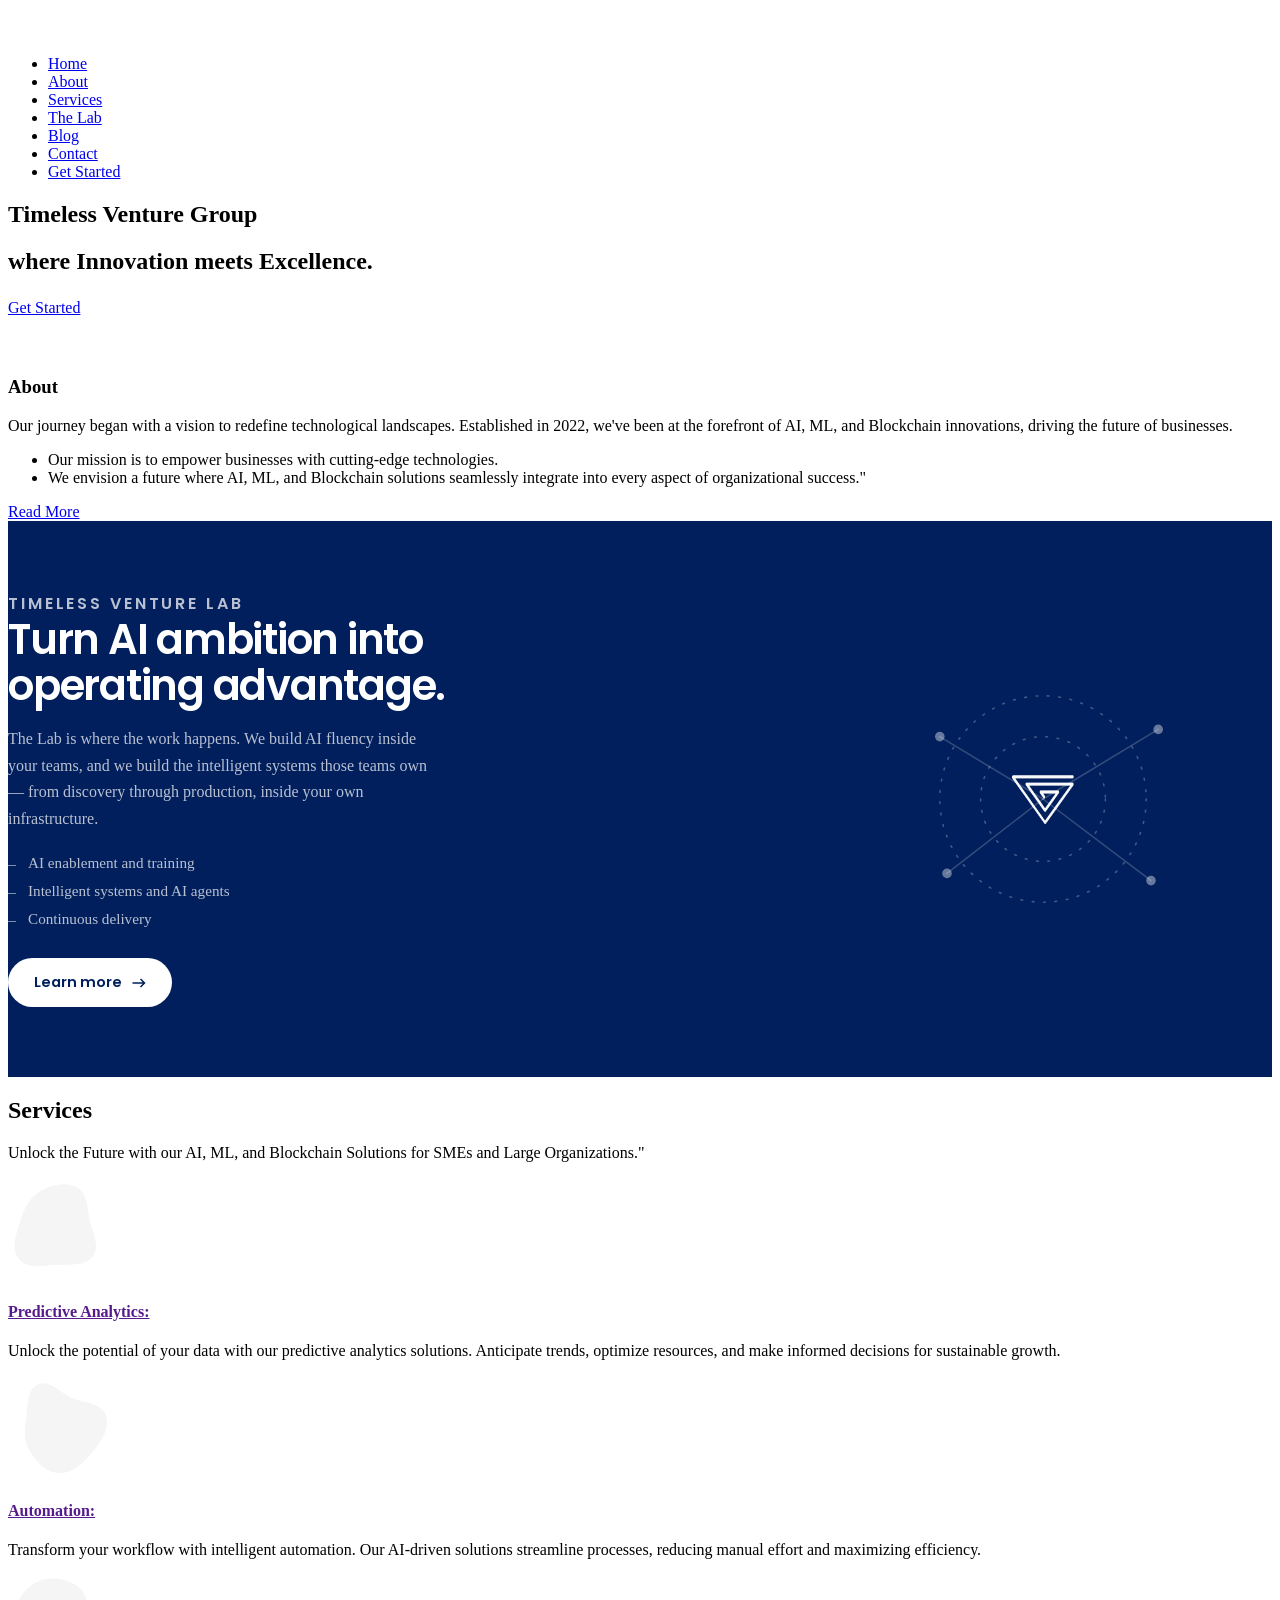
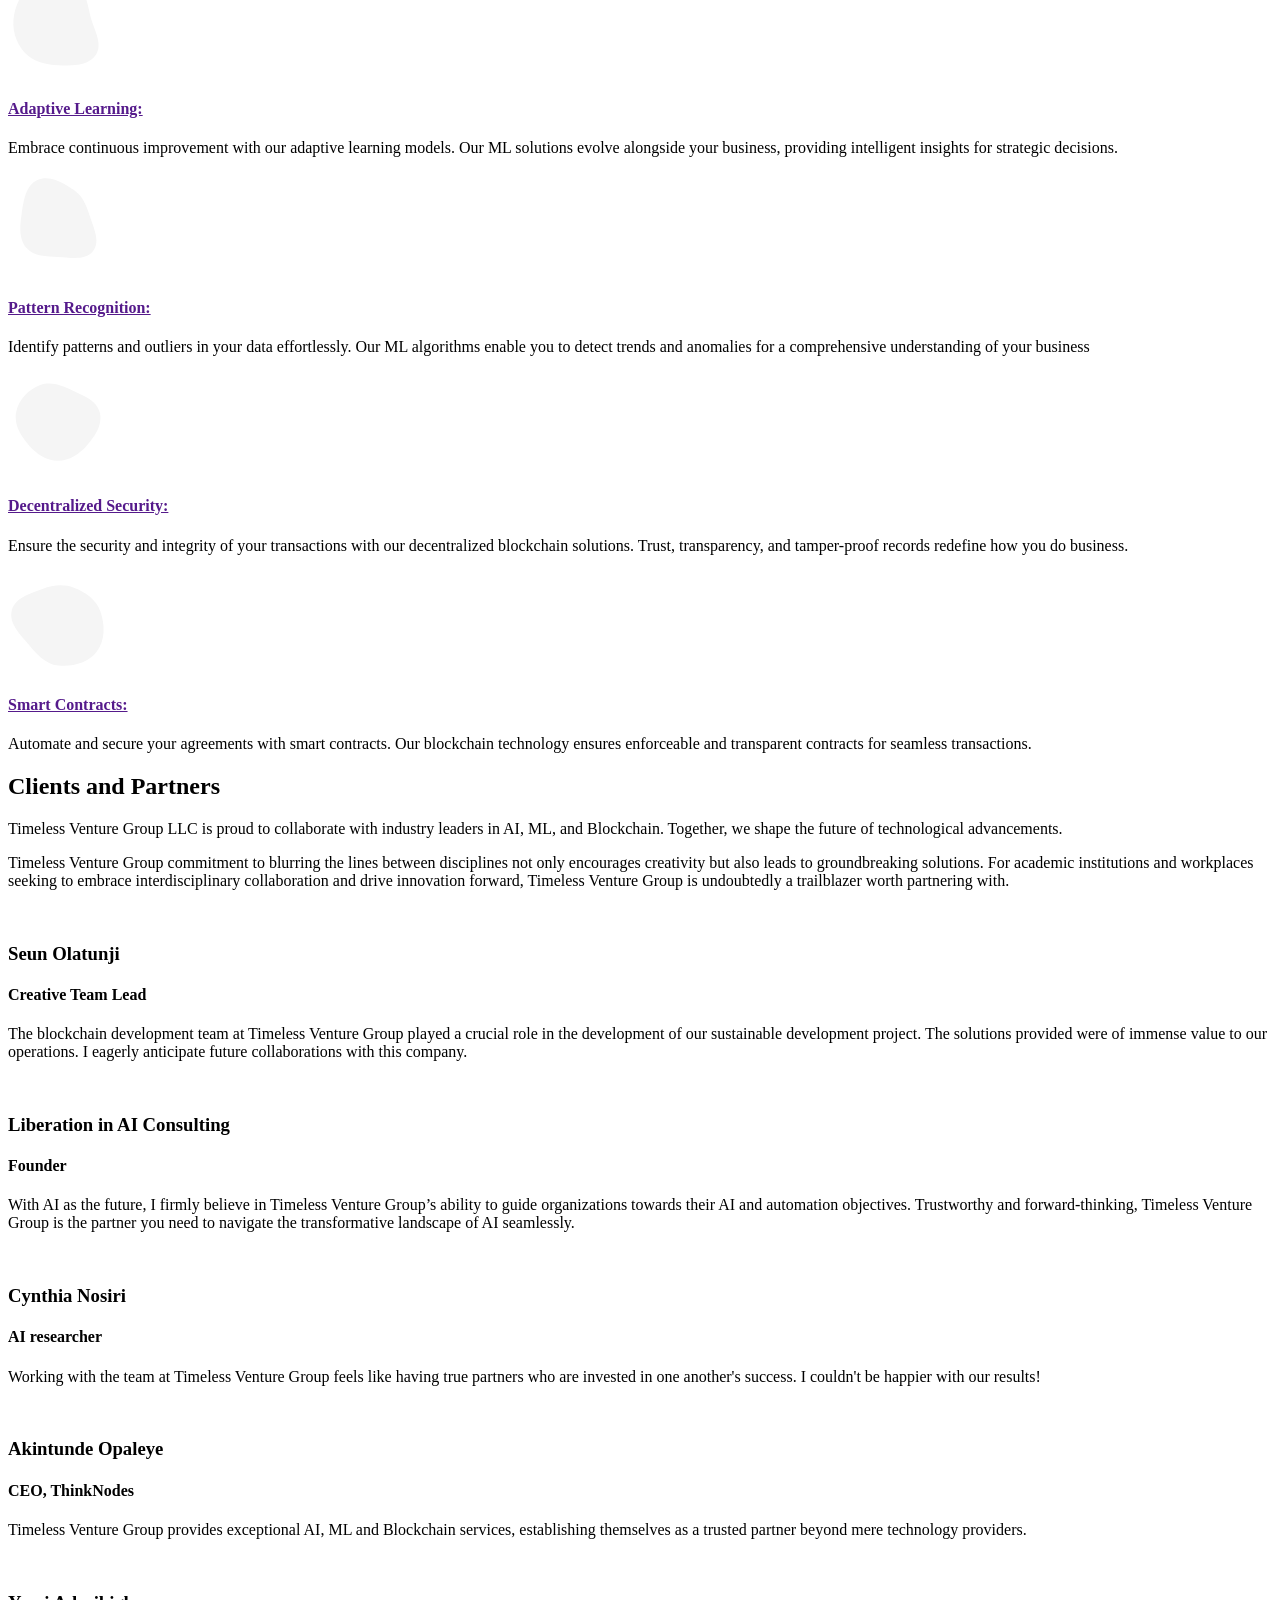
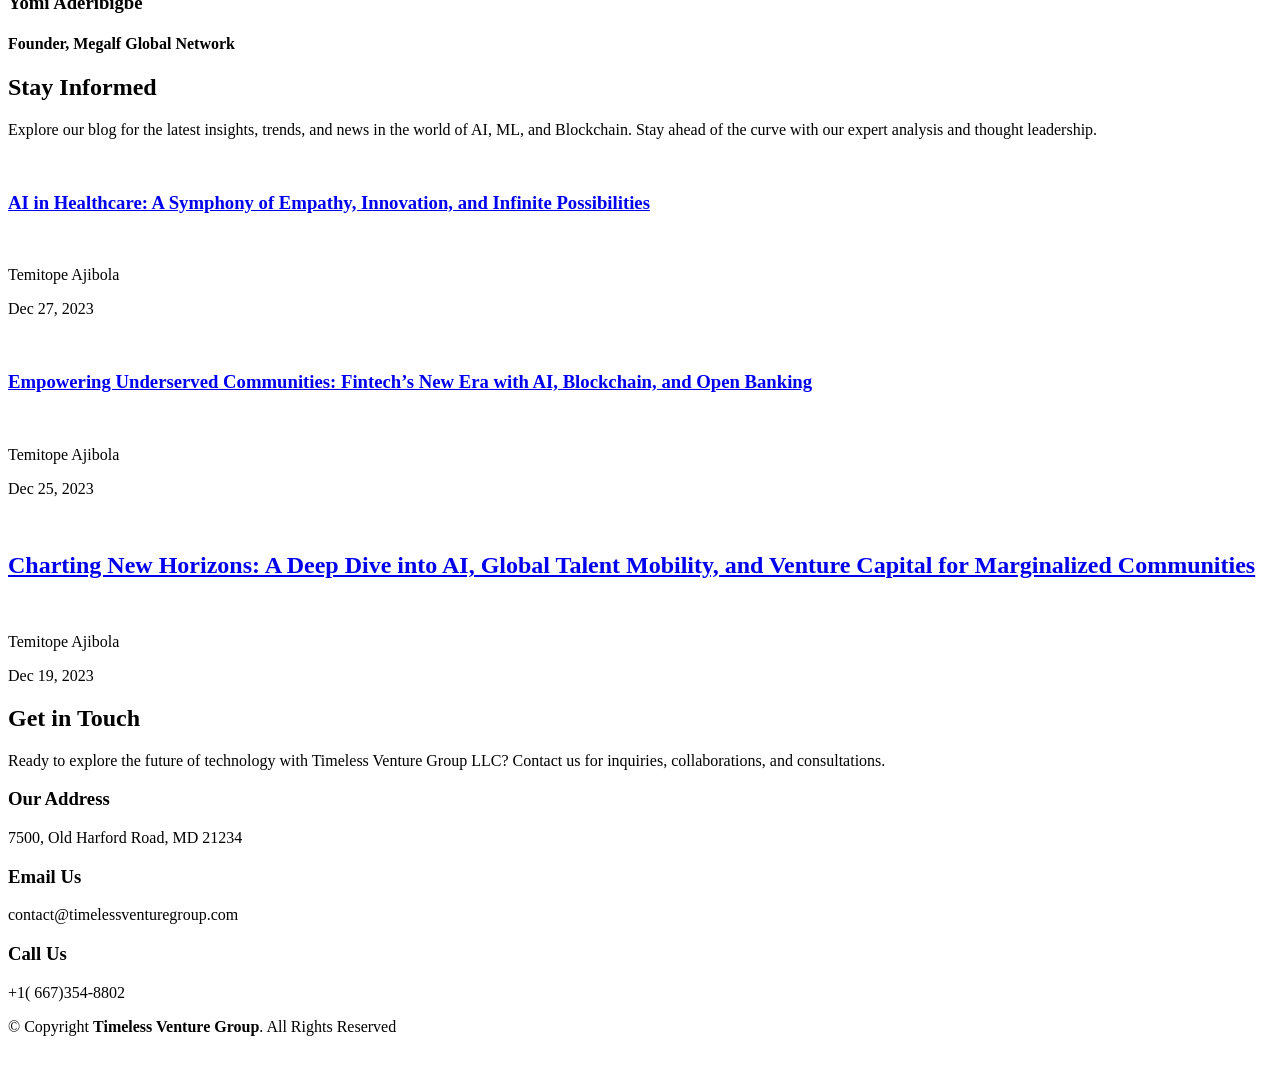
==== index.html @ 8d6e350e "update" ====
<!DOCTYPE html>
<html lang="en">

<head>
  <meta charset="utf-8">
  <meta content="width=device-width, initial-scale=1.0" name="viewport">

  <title>Timeless Venture Group LLC</title>
  <meta name="description" content="Timeless Venture Group — AI, machine learning and blockchain. Home of Timeless Venture Lab.">
  <meta content="" name="description">
  <meta content="" name="keywords">

  <!-- Favicons -->
  <link href="assets/img/TGV 1.png" rel="icon">
  <link href="assets/img/TGV 1.png" rel="apple-touch-icon">

  <!-- Google Fonts -->
  <link href="https://fonts.googleapis.com/css?family=Open+Sans:300,300i,400,400i,600,600i,700,700i|Roboto:300,300i,400,400i,500,500i,600,600i,700,700i|Poppins:300,300i,400,400i,500,500i,600,600i,700,700i" rel="stylesheet">

  <!-- Vendor CSS Files -->
  <link href="assets/vendor/aos/aos.css" rel="stylesheet">
  <link href="assets/vendor/bootstrap/css/bootstrap.min.css" rel="stylesheet">
  <link href="assets/vendor/bootstrap-icons/bootstrap-icons.css" rel="stylesheet">
  <link href="assets/vendor/boxicons/css/boxicons.min.css" rel="stylesheet">
  <link href="assets/vendor/glightbox/css/glightbox.min.css" rel="stylesheet">
  <link href="assets/vendor/swiper/swiper-bundle.min.css" rel="stylesheet">

  <!-- Template Main CSS File -->
  <link href="assets/css/style.css" rel="stylesheet">

  <!-- Timeless Venture Lab band -->
  <style>
    .hero-actions{display:flex; flex-wrap:wrap; align-items:center; gap:1rem 1.5rem}
    .btn-lab-inline{font-family:"Poppins",sans-serif; font-weight:600; font-size:.95rem;
      color:#fff; text-decoration:none; border-bottom:1px solid rgba(255,255,255,.45);
      padding-bottom:2px; transition:border-color .25s}
    .btn-lab-inline:hover{color:#fff; border-color:#fff}

    .tvlab{background:#001F5C; color:#fff; padding:70px 0}
    .tvlab__grid{display:grid; grid-template-columns:1fr; gap:40px; align-items:center}
    @media (min-width:992px){.tvlab__grid{grid-template-columns:minmax(0,1.25fr) minmax(0,.75fr)}}
    .tvlab__eyebrow{font-family:"Poppins",sans-serif; font-size:.75rem; font-weight:600;
      letter-spacing:.18em; text-transform:uppercase; color:rgba(255,255,255,.55); margin:0 0 14px}
    .tvlab h2{font-family:"Poppins",sans-serif; font-weight:600; font-size:clamp(1.75rem,3.4vw,2.6rem);
      line-height:1.1; letter-spacing:-.03em; color:#fff; margin:0 0 18px; max-width:18ch}
    .tvlab p{color:rgba(255,255,255,.72); font-size:1rem; line-height:1.65; max-width:54ch; margin:0}
    .tvlab__list{list-style:none; margin:22px 0 0; padding:0; display:grid; gap:10px}
    .tvlab__list li{position:relative; padding-left:20px; color:rgba(255,255,255,.72); font-size:.95rem}
    .tvlab__list li:before{content:""; position:absolute; left:0; top:.72em; width:8px; height:1px;
      background:rgba(255,255,255,.5)}
    .tvlab__btn{display:inline-flex; align-items:center; gap:10px; margin-top:30px;
      background:#fff; color:#001F5C; text-decoration:none; font-family:"Poppins",sans-serif;
      font-weight:600; font-size:.9rem; padding:14px 26px; border-radius:100px;
      transition:background-color .25s}
    .tvlab__btn:hover{background:#D9E2F5; color:#001F5C}
    .tvlab__btn svg{transition:transform .25s}
    .tvlab__btn:hover svg{transform:translateX(4px)}
    .footer-lab{margin-top:6px}
    .footer-lab a{color:rgba(255,255,255,.7); font-size:.9rem; text-decoration:none}
    .footer-lab a:hover{color:#fff}
    .tvlab__art svg{width:100%; height:auto; max-width:360px; margin-inline:auto; display:block}
  </style>



</head>

<body>

  <!-- ======= Header ======= -->
  <header id="header" class="fixed-top ">
    <div class="container d-flex align-items-center justify-content-between">
      <h1 class="logo"><a href="index.html"></a></h1>
      
     <a href="index.html" class="logo" style="color: #fff; display: block; text-align: left;"><img src="assets/img/TGV.png" alt="" class="img-fluid"></a>

      <nav id="navbar" class="navbar">
        <ul>
          <li><a class="nav-link scrollto active" href="#hero">Home</a></li>
          <li><a class="nav-link scrollto" href="#about">About</a></li>
          <li><a class="nav-link scrollto" href="#services">Services</a></li>
          <li><a class="nav-link" href="lab.html">The Lab</a></li>
          <li><a class="nav-link scrollto" href="#recent-posts">Blog</a></li>
          <li><a class="nav-link scrollto" href="#contact">Contact</a></li>
          <li><a class="getstarted scrollto" href="#about">Get Started</a></li>
        </ul>
        <i class="bi bi-list mobile-nav-toggle"></i>
      </nav><!-- .navbar -->

    </div>
  </header><!-- End Header -->

  <!-- ======= Hero Section ======= -->
  <section id="hero" class="d-flex align-items-center">

    <div class="container-fluid" data-aos="fade-up">
      <div class="row justify-content-center">
        <div class="col-xl-5 col-lg-6 pt-3 pt-lg-0 order-2 order-lg-1 d-flex flex-column justify-content-center">
          <h1>Timeless Venture Group</h1>
          <h2>where Innovation meets Excellence.</h2>
          <div class="hero-actions"><a href="#about" class="btn-get-started scrollto">Get Started</a><a href="lab.html" class="btn-lab-inline">Enter the Lab &rarr;</a></div>
        </div>
        <div class="col-xl-4 col-lg-6 order-1 order-lg-2 hero-img" data-aos="zoom-in" data-aos-delay="150">
          <img src="assets/img/hero-img.png" class="img-fluid animated" alt="">
        </div>
      </div>
    </div>

  </section><!-- End Hero -->

  <main id="main">

    <!-- ======= About Section ======= -->
    <section id="about" class="about">
      <div class="container">

        <div class="row">
          <div class="col-lg-6 order-1 order-lg-2" data-aos="zoom-in" data-aos-delay="150">
            <img src="assets/img/about.jpg" class="img-fluid" alt="">
          </div>
          <div class="col-lg-6 pt-4 pt-lg-0 order-2 order-lg-1 content" data-aos="fade-right">
            <h3>About</h3>
            <p class="fst-italic">
             Our journey began with a vision to redefine technological landscapes. 
              Established in 2022, we've been at the forefront of AI, ML, and Blockchain innovations, driving the future of businesses.
            </p>
            <ul>
              <li><i class="bi bi-check-circle"></i>Our mission is to empower businesses with cutting-edge technologies.</li>
              <li><i class="bi bi-check-circle"></i>We envision a future where AI, ML, and Blockchain solutions seamlessly integrate into every aspect of organizational success."
</li>
            </ul>
            <a href="#" class="read-more">Read More <i class="bi bi-long-arrow-right"></i></a>
          </div>
        </div>

      </div>
    </section><!-- End About Section -->

    <!-- ======= Counts Section ======= -->

    
    <!-- End Counts Section -->


    <!-- ======= Timeless Venture Lab ======= -->
    <section id="lab" class="tvlab">
      <div class="container" data-aos="fade-up">
        <div class="tvlab__grid">
          <div class="tvlab__copy">
            <p class="tvlab__eyebrow">Timeless Venture Lab</p>
            <h2>Turn AI ambition into operating advantage.</h2>
            <p>The Lab is where the work happens. We build AI fluency inside your teams,
               and we build the intelligent systems those teams own &mdash; from discovery
               through production, inside your own infrastructure.</p>
            <ul class="tvlab__list">
              <li>AI enablement and training</li>
              <li>Intelligent systems and AI agents</li>
              <li>Continuous delivery</li>
            </ul>
            <a class="tvlab__btn" href="lab.html">Learn more
              <svg width="14" height="10" viewBox="0 0 13 10" aria-hidden="true">
                <path d="M8 1l4 4-4 4M12 5H0" stroke="currentColor" stroke-width="1.5" fill="none"/>
              </svg>
            </a>
          </div>
          <div class="tvlab__art" aria-hidden="true">
            <svg viewBox="0 0 300 220" role="presentation">
              <g fill="none" stroke="#FFFFFF" stroke-linecap="round">
                <g stroke-opacity=".26" stroke-dasharray="1.5 8" stroke-width="1.3">
                  <circle cx="150" cy="110" r="52"/>
                  <circle cx="150" cy="110" r="86"/>
                </g>
                <g stroke-opacity=".2" stroke-width="1.3">
                  <path d="M150 110 L64 58"/><path d="M150 110 L246 52"/>
                  <path d="M150 110 L70 172"/><path d="M150 110 L240 178"/>
                </g>
              </g>
              <g fill="#FFFFFF" fill-opacity=".4">
                <circle cx="64" cy="58" r="4"/><circle cx="246" cy="52" r="4"/>
                <circle cx="70" cy="172" r="4"/><circle cx="240" cy="178" r="4"/>
              </g>
              <image href="assets/img/logo-mark-white.png" x="122" y="88" width="56" height="45"/>
            </svg>
          </div>
        </div>
      </div>
    </section><!-- End Timeless Venture Lab -->

    <!-- ======= Services Section ======= -->
    <section id="services" class="services section-bg">
      <div class="container" data-aos="fade-up">

        <div class="section-title">
          <h2>Services</h2>
          <p>
            Unlock the Future with our AI, ML, and Blockchain Solutions for SMEs and Large Organizations."
          </p>
        </div>

        <div class="row gy-4">
          <div class="col-lg-4 col-md-6 d-flex align-items-stretch" data-aos="zoom-in" data-aos-delay="100">
            <div class="icon-box iconbox-blue">
              <div class="icon">
                <svg width="100" height="100" viewBox="0 0 600 600" xmlns="http://www.w3.org/2000/svg">
                  <path stroke="none" stroke-width="0" fill="#f5f5f5" d="M300,521.0016835830174C376.1290562159157,517.8887921683347,466.0731472004068,529.7835943286574,510.70327084640275,468.03025145048787C554.3714126377745,407.6079735673963,508.03601936045806,328.9844924480964,491.2728898941984,256.3432110539036C474.5976632858925,184.082847569629,479.9380746630129,96.60480741107993,416.23090153303,58.64404602377083C348.86323505073057,18.502131276798302,261.93793281208167,40.57373210992963,193.5410806939664,78.93577620505333C130.42746243093433,114.334589627462,98.30271207620316,179.96522072025542,76.75703585869454,249.04625023123273C51.97151888228291,328.5150500222984,13.704378332031375,421.85034740162234,66.52175969318436,486.19268352777647C119.04800174914682,550.1803526380478,217.28368757567262,524.383925680826,300,521.0016835830174"></path>
                </svg>
                <i class="bx bxl-dribbble"></i>
              </div>
              <h4><a href="">Predictive Analytics:</a></h4>
              <p>
                Unlock the potential of your data with our predictive analytics solutions. Anticipate trends, optimize resources, and make informed decisions for sustainable growth.
              </p>
            </div>
          </div>

          <div class="col-lg-4 col-md-6 d-flex align-items-stretch" data-aos="zoom-in" data-aos-delay="200">
            <div class="icon-box iconbox-orange ">
              <div class="icon">
                <svg width="100" height="100" viewBox="0 0 600 600" xmlns="http://www.w3.org/2000/svg">
                  <path stroke="none" stroke-width="0" fill="#f5f5f5" d="M300,582.0697525312426C382.5290701553225,586.8405444964366,449.9789794690241,525.3245884688669,502.5850820975895,461.55621195738473C556.606425686781,396.0723002908107,615.8543463187945,314.28637112970534,586.6730223649479,234.56875336149918C558.9533121215079,158.8439757836574,454.9685369536778,164.00468322053177,381.49747125262974,130.76875717737553C312.15926192815925,99.40240125094834,248.97055460311594,18.661163978235184,179.8680185752513,50.54337015887873C110.5421016452524,82.52863877960104,119.82277516462835,180.83849132639028,109.12597500060166,256.43424936330496C100.08760227029461,320.3096726198365,92.17705696193138,384.0621239912766,124.79988738764834,439.7174275375508C164.83382741302287,508.01625554203684,220.96474134820875,577.5009287672846,300,582.0697525312426"></path>
                </svg>
                <i class="bx bx-file"></i>
              </div>
              <h4><a href="">Automation:</a></h4>
              <p>
                Transform your workflow with intelligent automation. Our AI-driven solutions streamline processes, reducing manual effort and maximizing efficiency.
              </p>
            </div>
          </div>

          <div class="col-lg-4 col-md-6 d-flex align-items-stretch" data-aos="zoom-in" data-aos-delay="300">
            <div class="icon-box iconbox-pink">
              <div class="icon">
                <svg width="100" height="100" viewBox="0 0 600 600" xmlns="http://www.w3.org/2000/svg">
                  <path stroke="none" stroke-width="0" fill="#f5f5f5" d="M300,541.5067337569781C382.14930387511276,545.0595476570109,479.8736841581634,548.3450877840088,526.4010558755058,480.5488172755941C571.5218469581645,414.80211281144784,517.5187510058486,332.0715597781072,496.52539010469104,255.14436215662573C477.37192572678356,184.95920475031193,473.57363656557914,105.61284051026155,413.0603344069578,65.22779650032875C343.27470386102294,18.654635553484475,251.2091493199835,5.337323636656869,175.0934190732945,40.62881213300186C97.87086631185822,76.43348514350839,51.98124368387456,156.15599469081315,36.44837278890362,239.84606092416172C21.716077023791087,319.22268207091537,43.775223500013084,401.1760424656574,96.891909868211,461.97329694683043C147.22146801428983,519.5804099606455,223.5754009179313,538.201503339737,300,541.5067337569781"></path>
                </svg>
                <i class="bx bx-tachometer"></i>
              </div>
              <h4><a href="">Adaptive Learning:</a></h4>
              <p>
                Embrace continuous improvement with our adaptive learning models. Our ML solutions evolve alongside your business, providing intelligent insights for strategic decisions.
              </p>
            </div>
          </div>

          <div class="col-lg-4 col-md-6 d-flex align-items-stretch" data-aos="zoom-in" data-aos-delay="100">
            <div class="icon-box iconbox-yellow">
              <div class="icon">
                <svg width="100" height="100" viewBox="0 0 600 600" xmlns="http://www.w3.org/2000/svg">
                  <path stroke="none" stroke-width="0" fill="#f5f5f5" d="M300,503.46388370962813C374.79870501325706,506.71871716319447,464.8034551963731,527.1746412648533,510.4981551193396,467.86667711651364C555.9287308511215,408.9015244558933,512.6030010748507,327.5744911775523,490.211057578863,256.5855673507754C471.097692560561,195.9906835881958,447.69079081568157,138.11976852964426,395.19560036434837,102.3242989838813C329.3053358748298,57.3949838291264,248.02791733380457,8.279543830951368,175.87071277845988,42.242879143198664C103.41431057327972,76.34704239035025,93.79494320519305,170.9812938413882,81.28167332365135,250.07896920659033C70.17666984294237,320.27484674793965,64.84698225790005,396.69656628748305,111.28512138212992,450.4950937839243C156.20124167950087,502.5303643271138,231.32542653798444,500.4755392045468,300,503.46388370962813"></path>
                </svg>
                <i class="bx bx-layer"></i>
              </div>
              <h4><a href="">Pattern Recognition:</a></h4>
              <p>
                Identify patterns and outliers in your data effortlessly. Our ML algorithms enable you to detect trends and anomalies for a comprehensive understanding of your business
              </p>
            </div>
          </div>

          <div class="col-lg-4 col-md-6 d-flex align-items-stretch" data-aos="zoom-in" data-aos-delay="200">
            <div class="icon-box iconbox-red">
              <div class="icon">
                <svg width="100" height="100" viewBox="0 0 600 600" xmlns="http://www.w3.org/2000/svg">
                  <path stroke="none" stroke-width="0" fill="#f5f5f5" d="M300,532.3542879108572C369.38199826031484,532.3153073249985,429.10787420159085,491.63046689027357,474.5244479745417,439.17860296908856C522.8885846962883,383.3225815378663,569.1668002868075,314.3205725914397,550.7432151929288,242.7694973846089C532.6665558377875,172.5657663291529,456.2379748765914,142.6223662098291,390.3689995646985,112.34683881706744C326.66090330228417,83.06452184765237,258.84405631176094,53.51806209861945,193.32584062364296,78.48882559362697C121.61183558270385,105.82097193414197,62.805066853699245,167.19869350419734,48.57481801355237,242.6138429142374C34.843463184063346,315.3850353017275,76.69343916112496,383.4422959591041,125.22947124332185,439.3748458443577C170.7312796277747,491.8107796887764,230.57421082200815,532.3932930995766,300,532.3542879108572"></path>
                </svg>
                <i class="bx bx-slideshow"></i>
              </div>
              <h4><a href="">Decentralized Security:</a></h4>
              <p>
                Ensure the security and integrity of your transactions with our decentralized blockchain solutions. Trust, transparency, and tamper-proof records redefine how you do business.
              </p>
            </div>
          </div>

          <div class="col-lg-4 col-md-6 d-flex align-items-stretch" data-aos="zoom-in" data-aos-delay="300">
            <div class="icon-box iconbox-teal">
              <div class="icon">
                <svg width="100" height="100" viewBox="0 0 600 600" xmlns="http://www.w3.org/2000/svg">
                  <path stroke="none" stroke-width="0" fill="#f5f5f5" d="M300,566.797414625762C385.7384707136149,576.1784315230908,478.7894351017131,552.8928747891023,531.9192734346935,484.94944893311C584.6109503024035,417.5663521118492,582.489472248146,322.67544863468447,553.9536738515405,242.03673114598146C529.1557734026468,171.96086150256528,465.24506316201064,127.66468636344209,395.9583748389544,100.7403814666027C334.2173773831606,76.7482773500951,269.4350130405921,84.62216499799875,207.1952322260088,107.2889140133804C132.92018162631612,134.33871894543012,41.79353780512637,160.00259165414826,22.644507872594943,236.69541883565114C3.319112789854554,314.0945973066697,72.72355303640163,379.243833228382,124.04198916343866,440.3218312028393C172.9286146004772,498.5055451809895,224.45579914871206,558.5317968840102,300,566.797414625762"></path>
                </svg>
                <i class="bx bx-arch"></i>
              </div>
              <h4><a href="">Smart Contracts:</a></h4>
              <p>
                Automate and secure your agreements with smart contracts. Our blockchain technology ensures enforceable and transparent contracts for seamless transactions.
              </p>
            </div>
          </div>

        </div>

      </div>
    </section><!-- End Services Section -->

       <!-- Clients Section - Home Page -->
 
    <!-- End Clients Section -->

     <!-- ======= Testimonials Section ======= -->
    <section id="testimonials" class="testimonials section-bg">
      <div class="container" data-aos="fade-up">

        <div class="section-title">
          <h2>Clients and Partners</h2>
          <p>
            Timeless Venture Group LLC is proud to collaborate with industry leaders in AI, ML, and Blockchain. Together, we shape the future of technological advancements.
          </p>
        </div>

        <div class="testimonials-slider swiper" data-aos="fade-up" data-aos-delay="100">
          <div class="swiper-wrapper">

            <div class="swiper-slide">
              <div class="testimonial-item">
                <p>
                  <i class="bx bxs-quote-alt-left quote-icon-left"></i>
             Timeless Venture Group commitment to blurring the lines between disciplines not only encourages creativity but also leads to groundbreaking solutions. For academic institutions and workplaces seeking to embrace interdisciplinary collaboration and drive innovation forward, Timeless Venture Group is undoubtedly a trailblazer worth partnering with.
                  <i class="bx bxs-quote-alt-right quote-icon-right"></i>
                </p>
                <img src="assets/img/seun.jpeg" class="testimonial-img" alt="">
                <h3>Seun Olatunji</h3>
                <h4>Creative Team Lead</h4>
              </div>
            </div><!-- End testimonial item -->

            <div class="swiper-slide">
              <div class="testimonial-item">
                <p>
                  <i class="bx bxs-quote-alt-left quote-icon-left"></i>
            The blockchain development team at Timeless Venture Group played a crucial role in the development of our sustainable development project. The solutions provided were of immense value to our operations. I eagerly anticipate future collaborations with this company.
                  <i class="bx bxs-quote-alt-right quote-icon-right"></i>
                </p>
                <img src="assets/img/tm5.jpeg" class="testimonial-img" alt="">
                <h3>Liberation in AI Consulting</h3>
                <h4>Founder</h4>
              </div>
            </div><!-- End testimonial item -->

            <div class="swiper-slide">
              <div class="testimonial-item">
                <p>
                  <i class="bx bxs-quote-alt-left quote-icon-left"></i>
         With AI as the future, I firmly believe in Timeless Venture Group’s ability to guide organizations towards their AI and automation objectives. Trustworthy and forward-thinking, Timeless Venture Group is the partner you need to navigate the transformative landscape of AI seamlessly.
                  <i class="bx bxs-quote-alt-right quote-icon-right"></i>
                </p>
                <img src="assets/img/tm3.jpeg" class="testimonial-img" alt="">
                <h3>Cynthia Nosiri</h3>
                <h4>AI researcher</h4>
              </div>
            </div><!-- End testimonial item -->

            <div class="swiper-slide">
              <div class="testimonial-item">
                <p>
                  <i class="bx bxs-quote-alt-left quote-icon-left"></i>
            Working with the team at Timeless Venture Group feels like having true partners who are invested in one another's success. I couldn't be happier with our results!
                  <i class="bx bxs-quote-alt-right quote-icon-right"></i>
                </p>
                <img src="assets/img/tm4.jpeg" class="testimonial-img" alt="">
                <h3>Akintunde Opaleye</h3>
                <h4>CEO, ThinkNodes</h4>
              </div>
            </div><!-- End testimonial item -->

            <div class="swiper-slide">
              <div class="testimonial-item">
                <p>
                  <i class="bx bxs-quote-alt-left quote-icon-left"></i>
         Timeless Venture Group provides exceptional AI, ML and Blockchain services, establishing themselves as a trusted partner beyond mere technology providers.
                  <i class="bx bxs-quote-alt-right quote-icon-right"></i>
                </p>
                <img src="assets/img/tm2.jpeg" class="testimonial-img" alt="">
                <h3>Yomi Aderibigbe </h3>
                <h4>Founder, Megalf Global Network</h4>
              </div>
            </div><!-- End testimonial item -->

          </div>
          <div class="swiper-pagination"></div>
        </div>

      </div>
    </section><!-- End Testimonials Section -->


    <!-- Team Section - Home Page -->
  
    <!-- End Team Section -->

    <!-- ======= Features Section ======= -->
    
    <!-- End Features Section -->

    <!-- ======= Testimonials Section ======= -->
   
    <!-- End Testimonials Section -->
    
    

    <!-- ======= Portfolio Section ======= -->
   
    <!-- End Portfolio Section -->

    <!-- ======= Pricing Section ======= -->
  
    <!-- End Pricing Section -->

    <!-- ======= Frequently Asked Questions Section ======= -->
    
    <!-- End Frequently Asked Questions Section -->

     <!-- Team Section - Home Page -->
    
    <!-- End Team Section -->

    

    <!-- Recent-posts Section - Home Page -->
    <section id="recent-posts" class="recent-posts">

      <!--  Section Title -->
      <div class="container section-title" data-aos="fade-up">
        <h2>Stay Informed</h2>
        <p>
          Explore our blog for the latest insights, trends, and news in the world of AI, ML, and Blockchain. Stay ahead of the curve with our expert analysis and thought leadership.
        </p>
      </div><!-- End Section Title -->

      <div class="container">

        <div class="row gy-4">

          <div class="col-xl-4 col-md-6" data-aos="fade-up" data-aos-delay="100">
            <article>

              <div class="post-img">
                <img src="assets/img/ai-1.png" alt="" class="img-fluid">
              </div>

              <h3 class="title">
                <a href="https://medium.com/@temitopeajibola7/ai-in-healthcare-a-symphony-of-empathy-innovation-and-infinite-possibilities-03b1ea86a6bb">AI in Healthcare: A Symphony of Empathy, Innovation, and Infinite Possibilities</a>
              </h3>

              <div class="d-flex align-items-center">
                <img src="assets/img/tm30.jpeg" alt="" class="img-fluid post-author-img flex-shrink-0">
                <div class="post-meta">
                  <p class="post-author">Temitope Ajibola</p>
                  <p class="post-date">
                    <time datetime="2022-01-01">Dec 27, 2023</time>
                  </p>
                </div>
              </div>

            </article>
          </div><!-- End post list item -->

          <div class="col-xl-4 col-md-6" data-aos="fade-up" data-aos-delay="200">
            <article>

              <div class="post-img">
                <img src="assets/img/ai-2.jpeg" alt="" class="img-fluid">
              </div>

              <h3 class="title">
                <a href="https://medium.com/@temitopeajibola7/empowering-underserved-communities-fintechs-new-era-with-ai-blockchain-and-open-banking-2f6745ec61ee">Empowering Underserved Communities: Fintech’s New Era with AI, Blockchain, and Open Banking</a>
              </h3>

              <div class="d-flex align-items-center">
                <img src="assets/img/tm30.jpeg" alt="" class="img-fluid post-author-img flex-shrink-0">
                <div class="post-meta">
                  <p class="post-author">Temitope Ajibola</p>
                  <p class="post-date">
                    <time datetime="2022-01-01">Dec 25, 2023</time>
                  </p>
                </div>
              </div>

            </article>
          </div><!-- End post list item -->

          <div class="col-xl-4 col-md-6" data-aos="fade-up" data-aos-delay="300">
            <article>

              <div class="post-img">
                <img src="assets/img/ai-3.webp" alt="" class="img-fluid">
              </div>

              <h2 class="title">
                <a href="https://medium.com/@temitopeajibola7/charting-new-horizons-a-deep-dive-into-ai-global-talent-mobility-and-venture-capital-for-dec7f338a52c">Charting New Horizons: A Deep Dive into AI, Global Talent Mobility, and Venture Capital for Marginalized Communities</a>
              </h2>

              <div class="d-flex align-items-center">
                <img src="assets/img/tm30.jpeg" alt="" class="img-fluid post-author-img flex-shrink-0">
                <div class="post-meta">
                  <p class="post-author">Temitope Ajibola</p>
                  <p class="post-date">
                    <time datetime="2022-01-01">Dec 19, 2023</time>
                  </p>
                </div>
              </div>

            </article>
          </div><!-- End post list item -->

        </div><!-- End recent posts list -->

      </div>

    </section><!-- End Recent-posts Section -->

     <!-- ======= Contact Section ======= -->
    <section id="contact" class="contact section-bg">
      <div class="container" data-aos="fade-up">

        <div class="section-title">
          <h2>Get in Touch</h2>
          <p>
            Ready to explore the future of technology with Timeless Venture Group LLC? Contact us for inquiries, collaborations, and consultations.
          </p>
        </div>

        <div class="row">
          <div class="col-lg-6">
            <div class="info-box mb-4">
              <i class="bx bx-map"></i>
              <h3>Our Address</h3>
              <p>7500, Old Harford Road, MD 21234</p>
            </div>
          </div>

          <div class="col-lg-3 col-md-6">
            <div class="info-box  mb-4">
              <i class="bx bx-envelope"></i>
              <h3>Email Us</h3>
              <p>contact@timelessventuregroup.com</p>
            </div>
          </div>

          <div class="col-lg-3 col-md-6">
            <div class="info-box  mb-4">
              <i class="bx bx-phone-call"></i>
              <h3>Call Us</h3>
              <p>+1( 667)354-8802</p>
            </div>
          </div>

        </div>


      </div>
    </section><!-- End Contact Section -->

  </main><!-- End #main -->

  <!-- ======= Footer ======= -->
  <footer id="footer">

    <div class="container">

      <div class="copyright-wrap d-md-flex py-4">
        <div class="me-md-auto text-center text-md-start">
          <div class="copyright">
            &copy; Copyright <strong><span>Timeless Venture Group</span></strong>. All Rights Reserved
          </div>
          <div class="footer-lab"><a href="lab.html">Timeless Venture Lab &rarr;</a></div>
          
        </div>
        <div class="social-links text-center text-md-right pt-3 pt-md-0">
          <a href="https://twitter.com/timeless_vg" class="twitter"><i class="bx bxl-twitter"></i></a>
          <a href="https://www.instagram.com/timeless_vg/" class="instagram"><i class="bx bxl-instagram"></i></a>
          <a href="https://www.linkedin.com/company/timeless-venture-group-llc/" class="linkedin"><i class="bx bxl-linkedin"></i></a>
        </div>
      </div>

    </div>
  </footer><!-- End Footer -->

  <a href="#" class="back-to-top d-flex align-items-center justify-content-center"><i class="bi bi-arrow-up-short"></i></a>
  <div id="preloader"></div>

  <!-- Vendor JS Files -->
  <script src="assets/vendor/purecounter/purecounter_vanilla.js"></script>
  <script src="assets/vendor/aos/aos.js"></script>
  <script src="assets/vendor/bootstrap/js/bootstrap.bundle.min.js"></script>
  <script src="assets/vendor/glightbox/js/glightbox.min.js"></script>
  <script src="assets/vendor/isotope-layout/isotope.pkgd.min.js"></script>
  <script src="assets/vendor/swiper/swiper-bundle.min.js"></script>
  <script src="assets/vendor/php-email-form/validate.js"></script>

  <!-- Template Main JS File -->
  <script src="assets/js/main.js"></script>

</body>

</html>
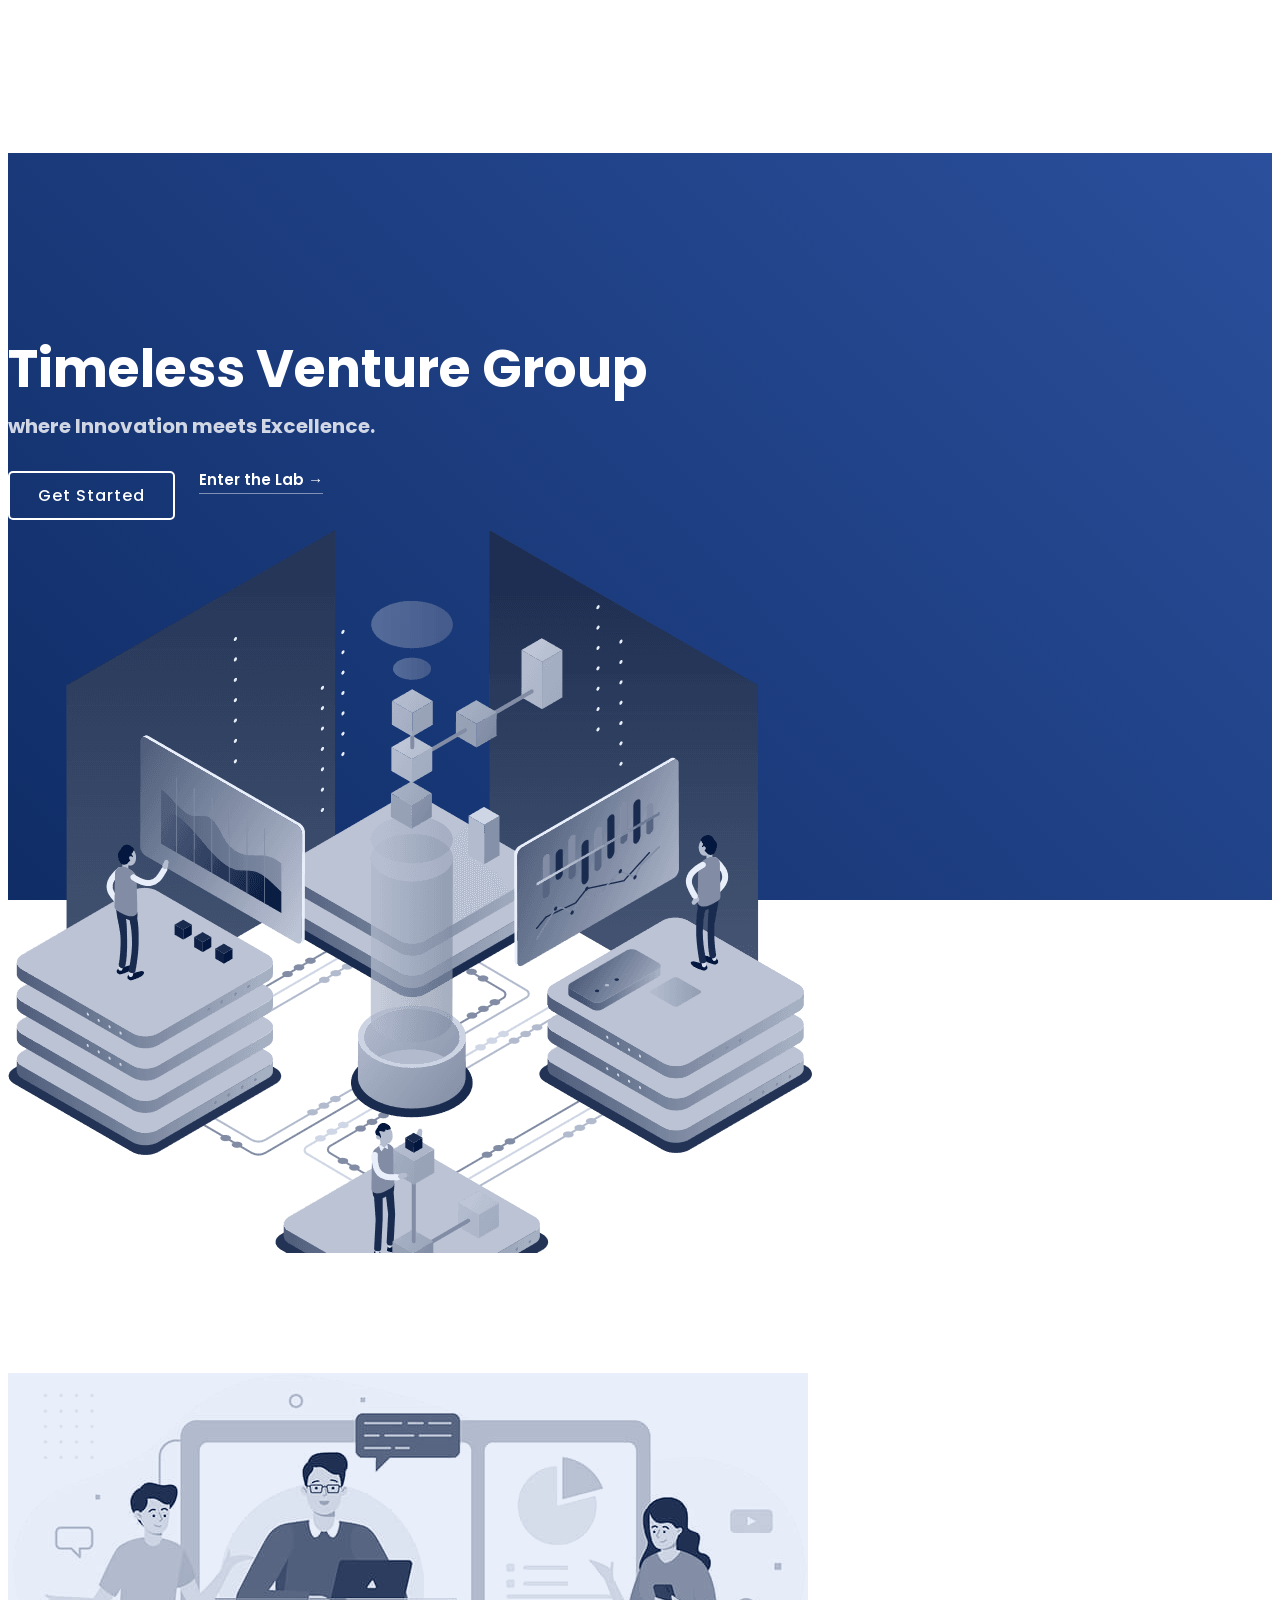
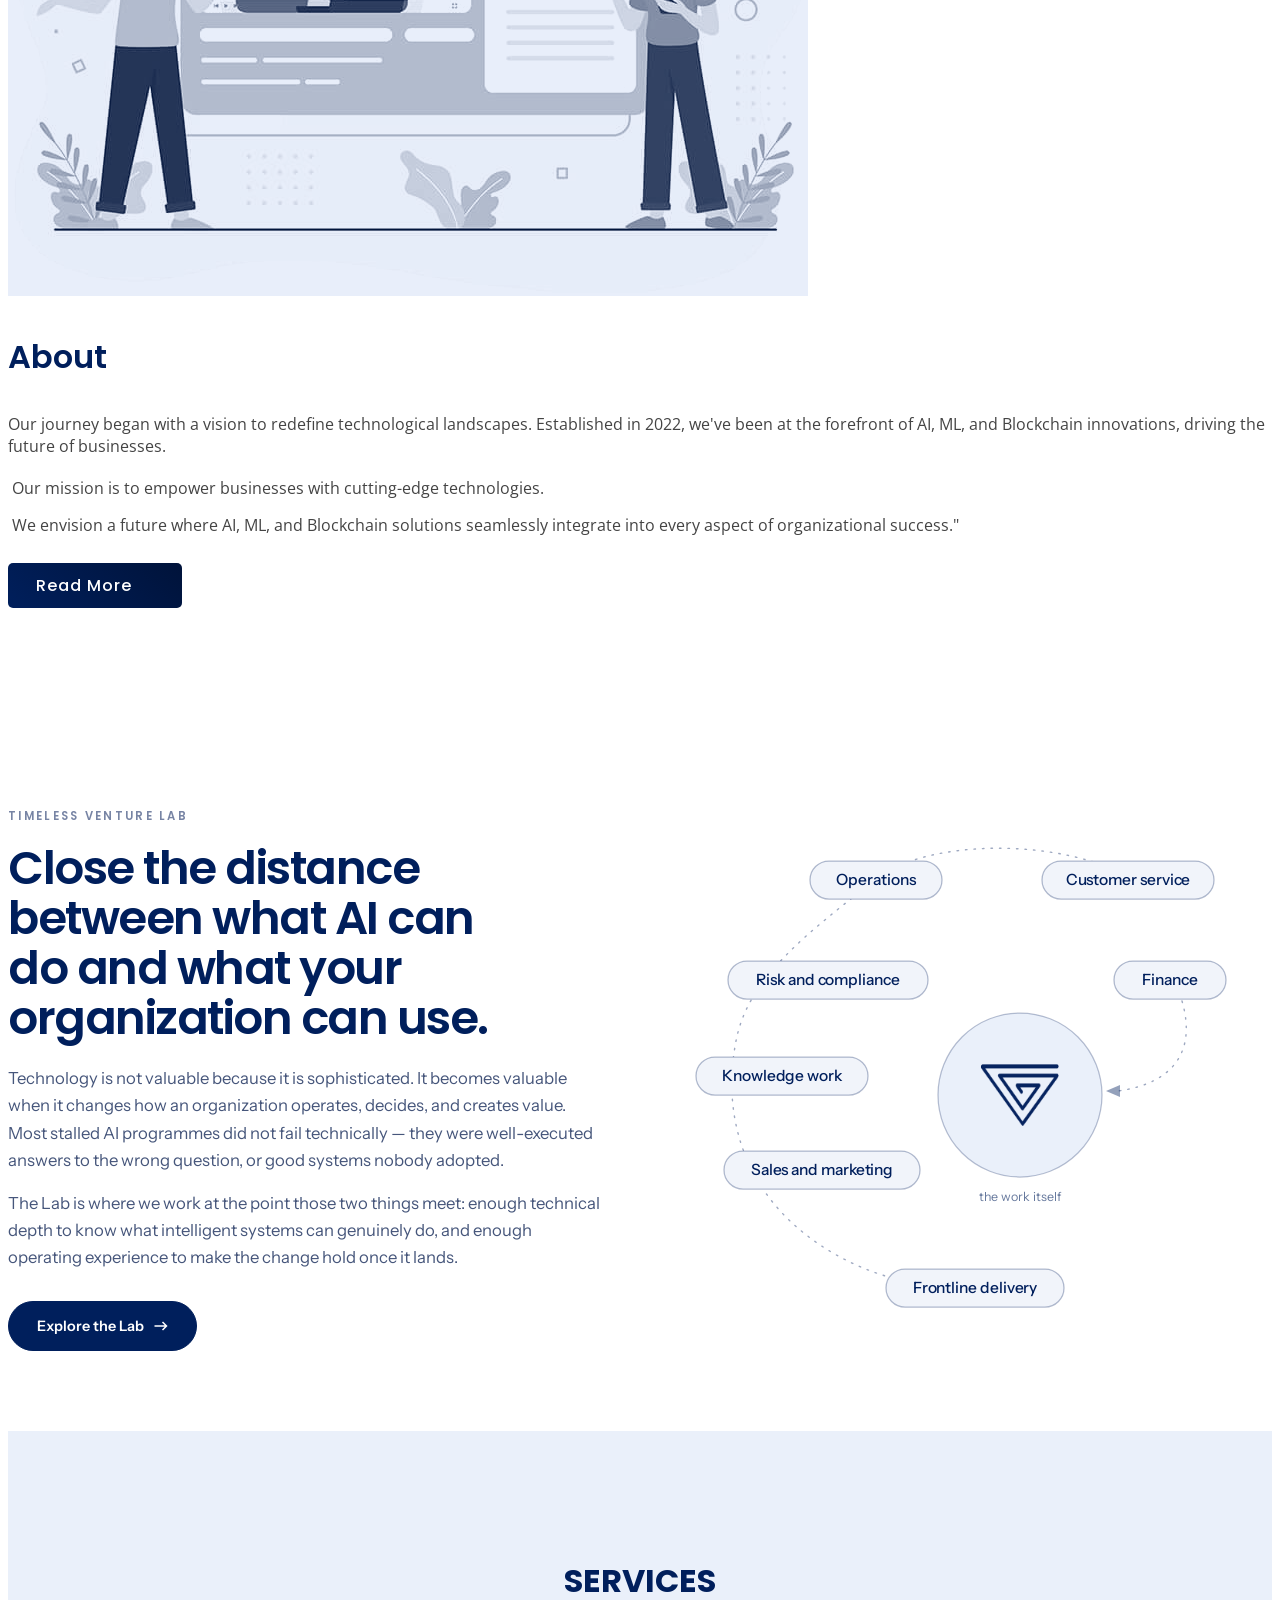
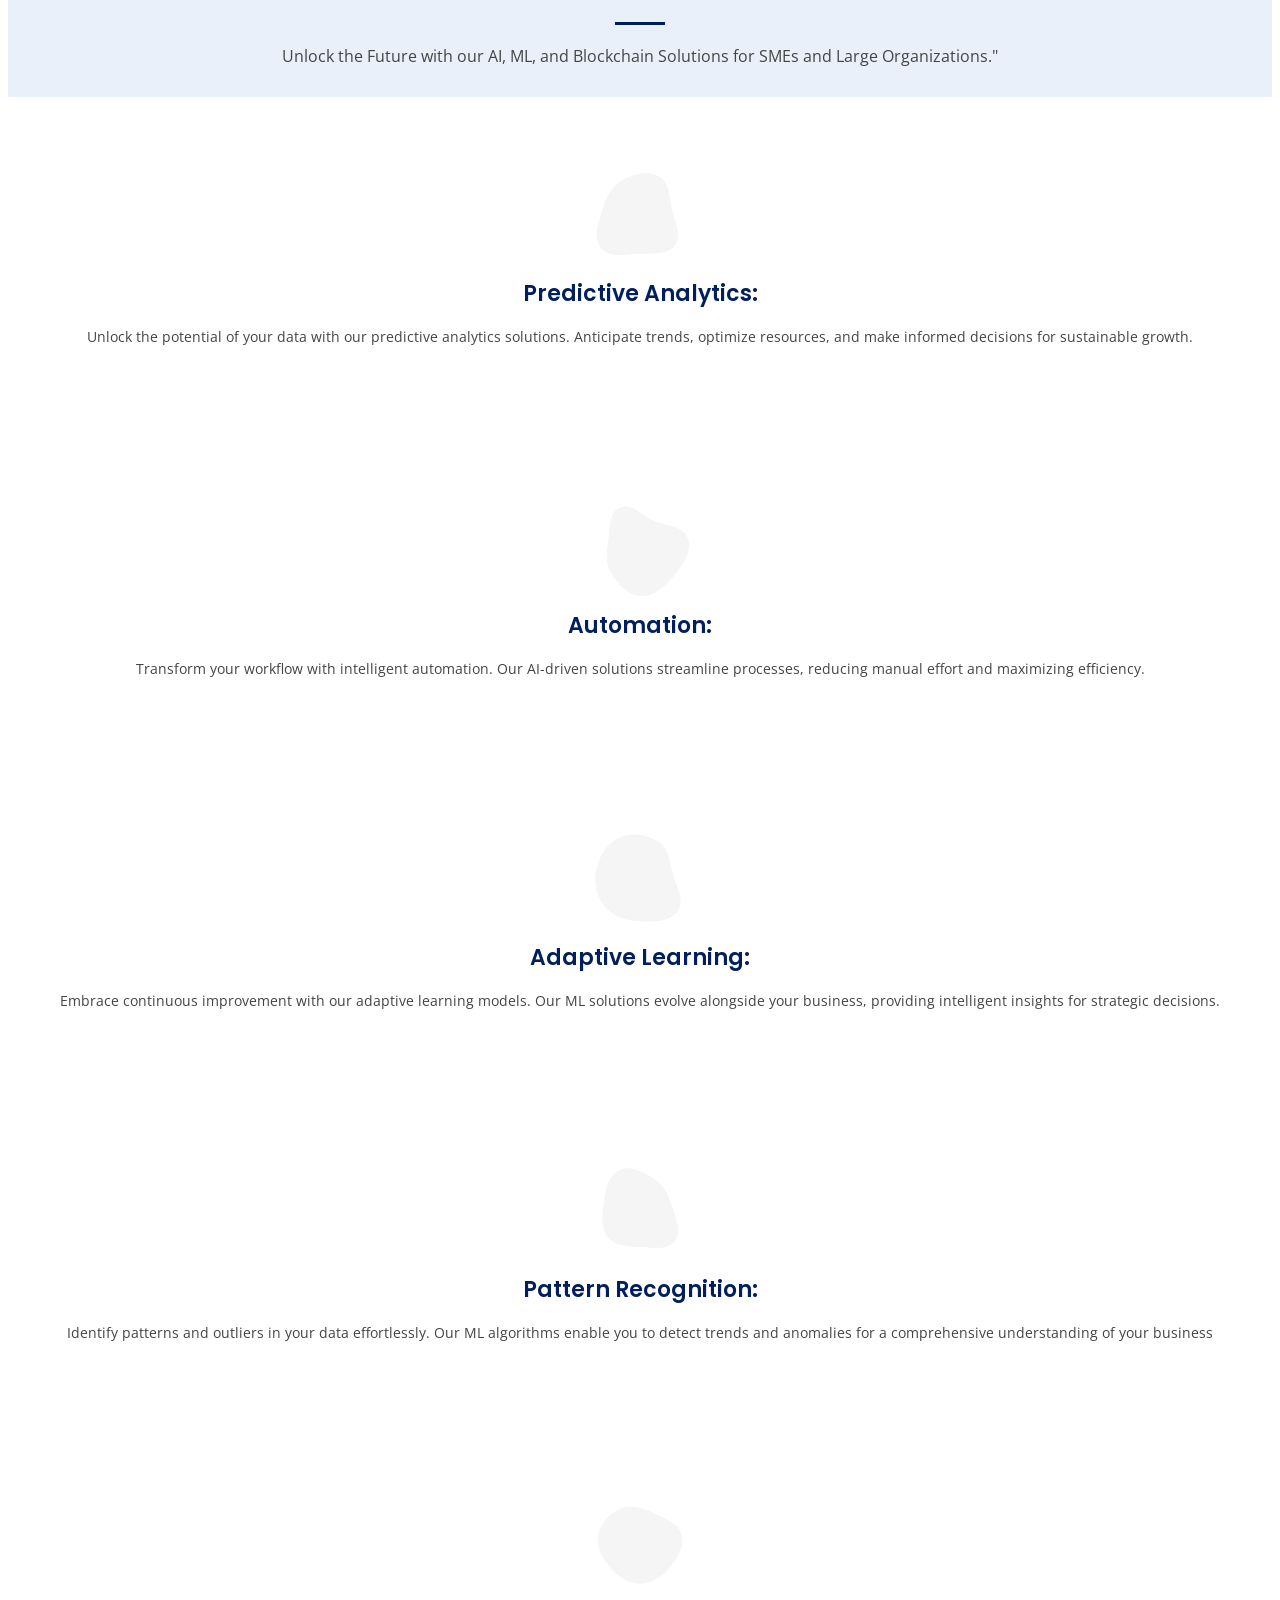
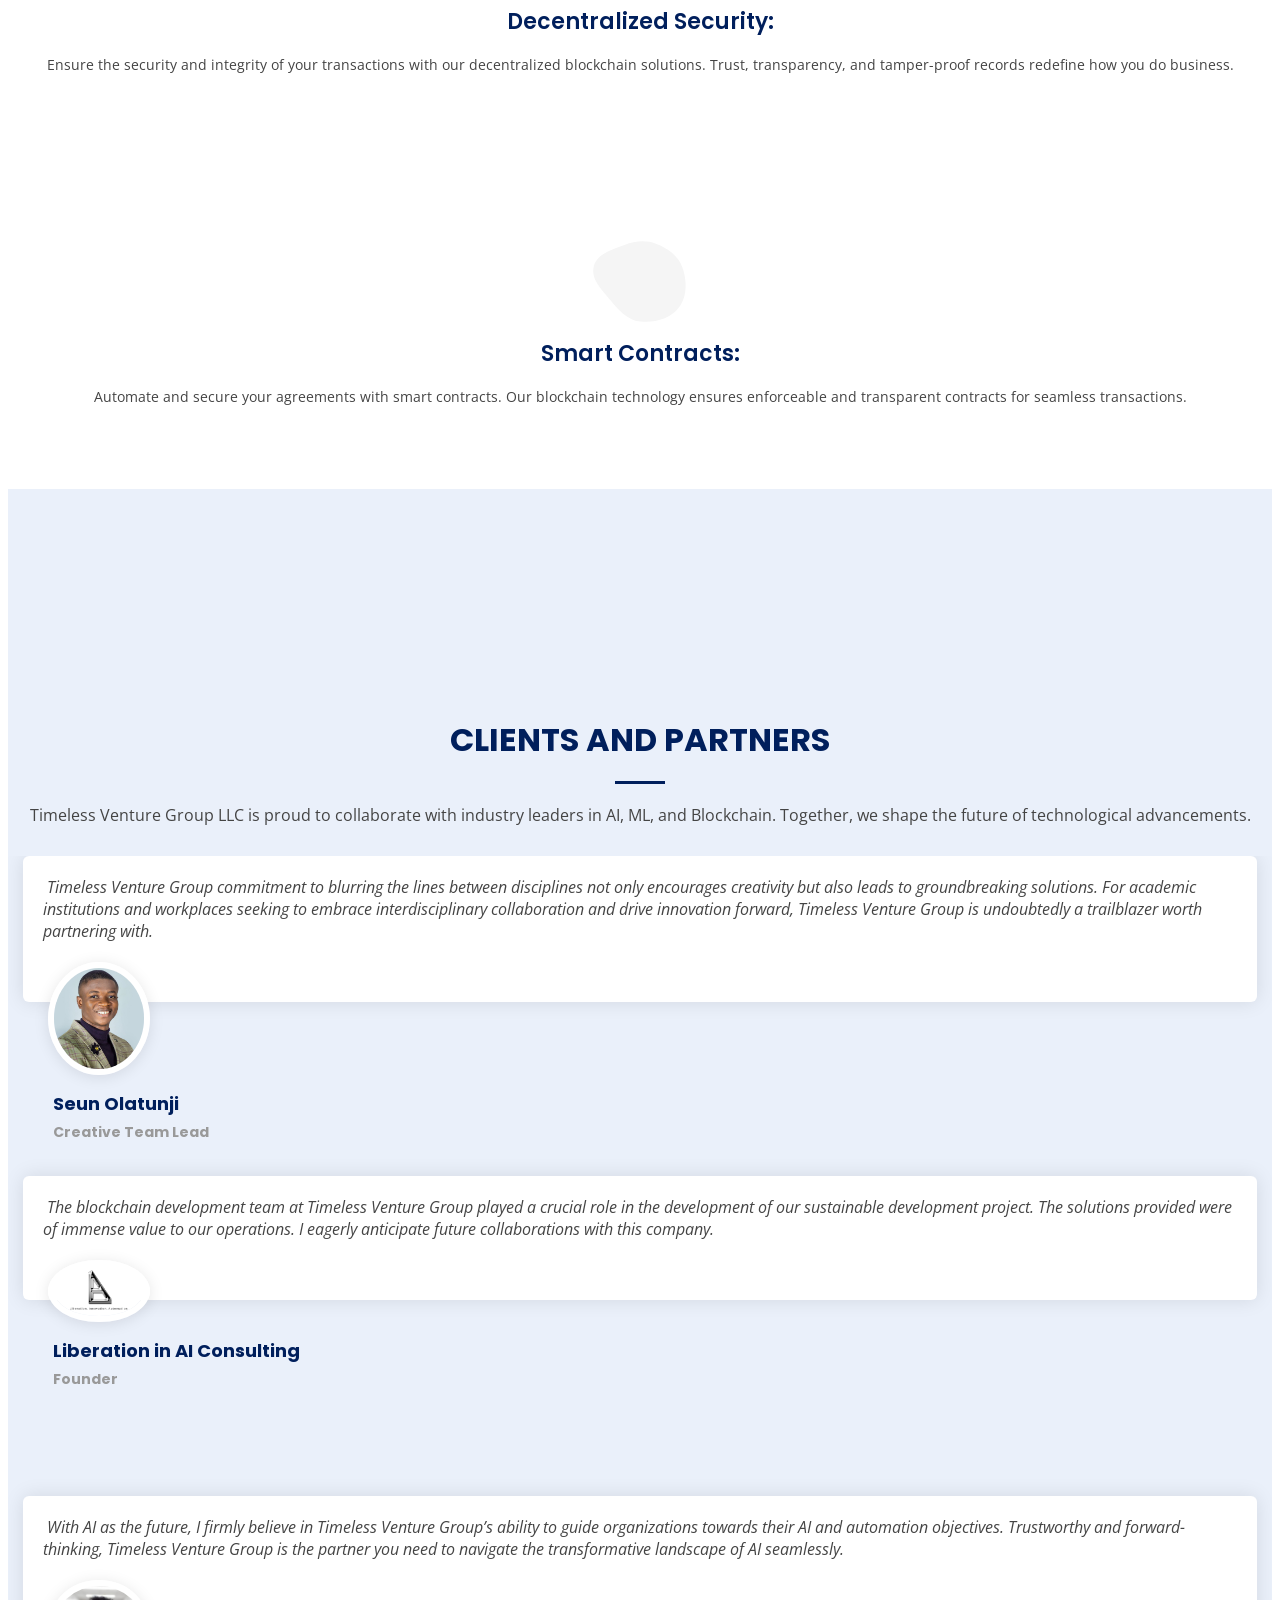
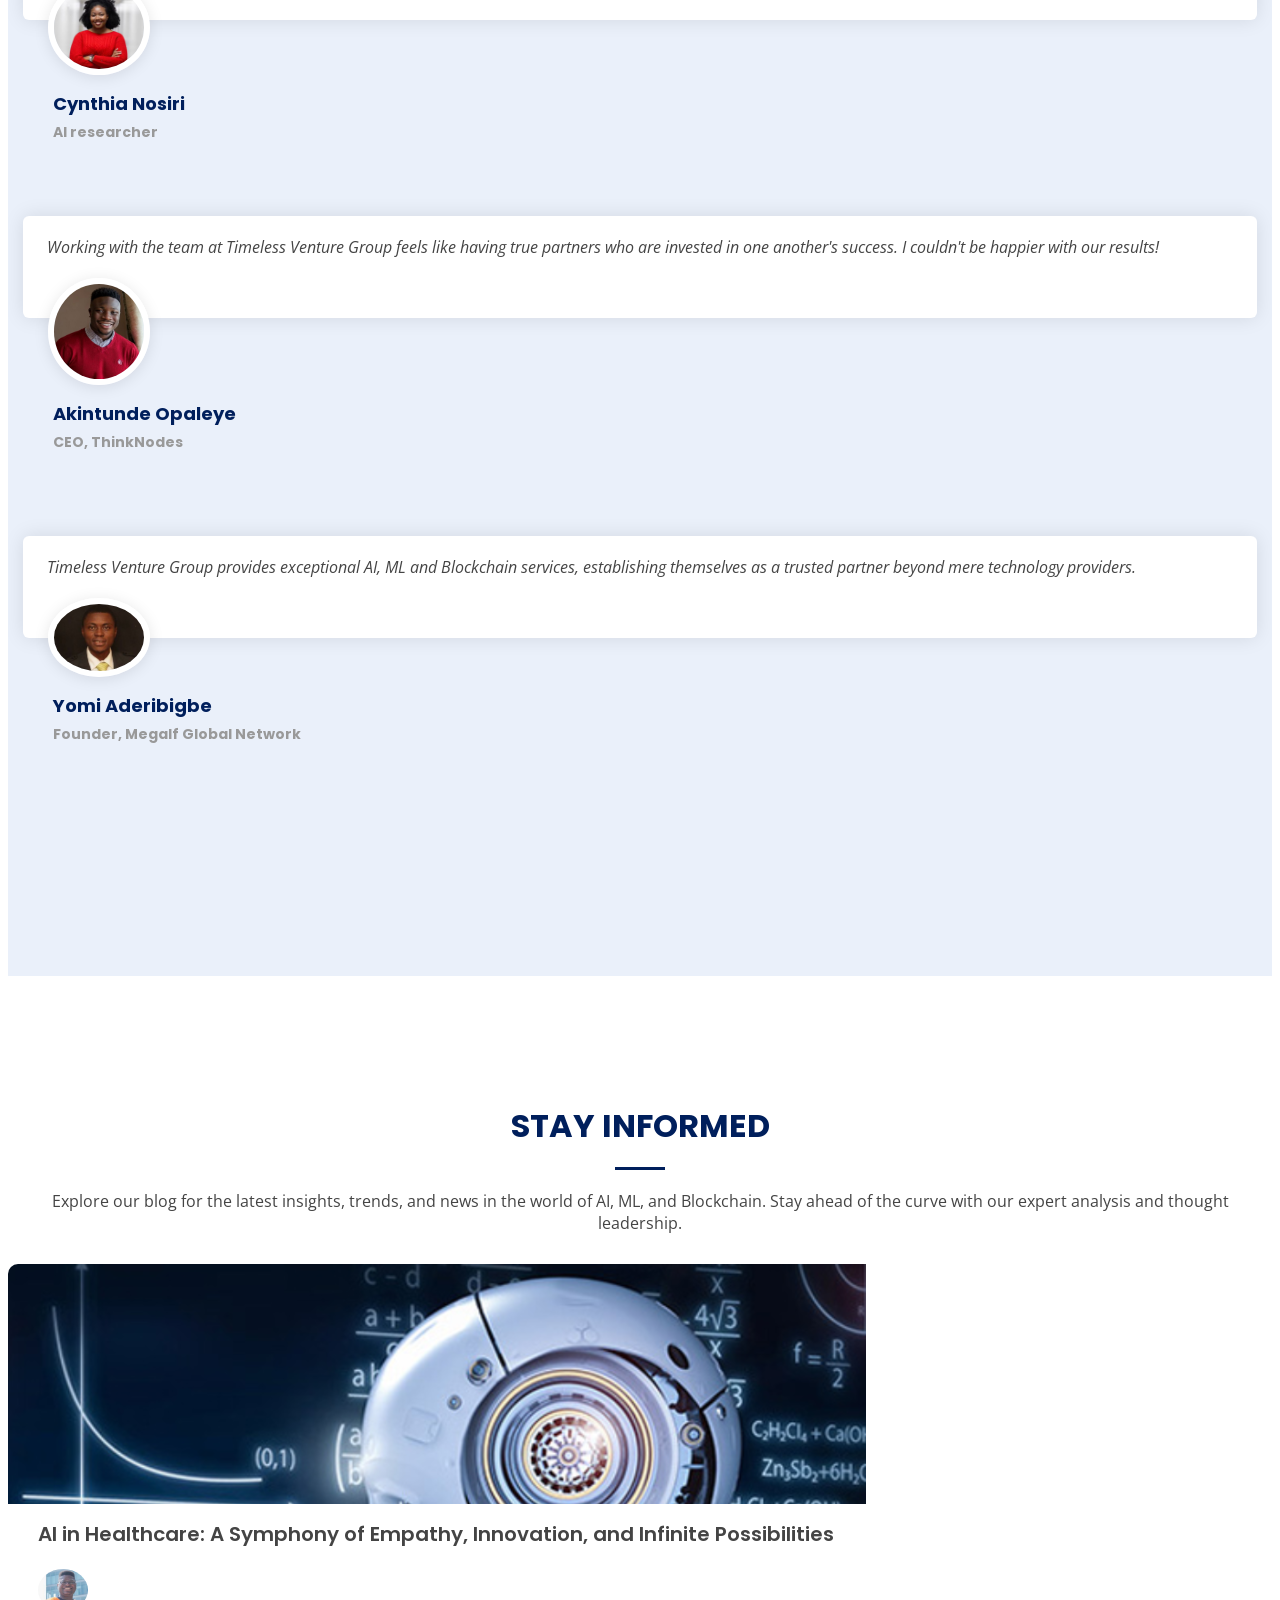
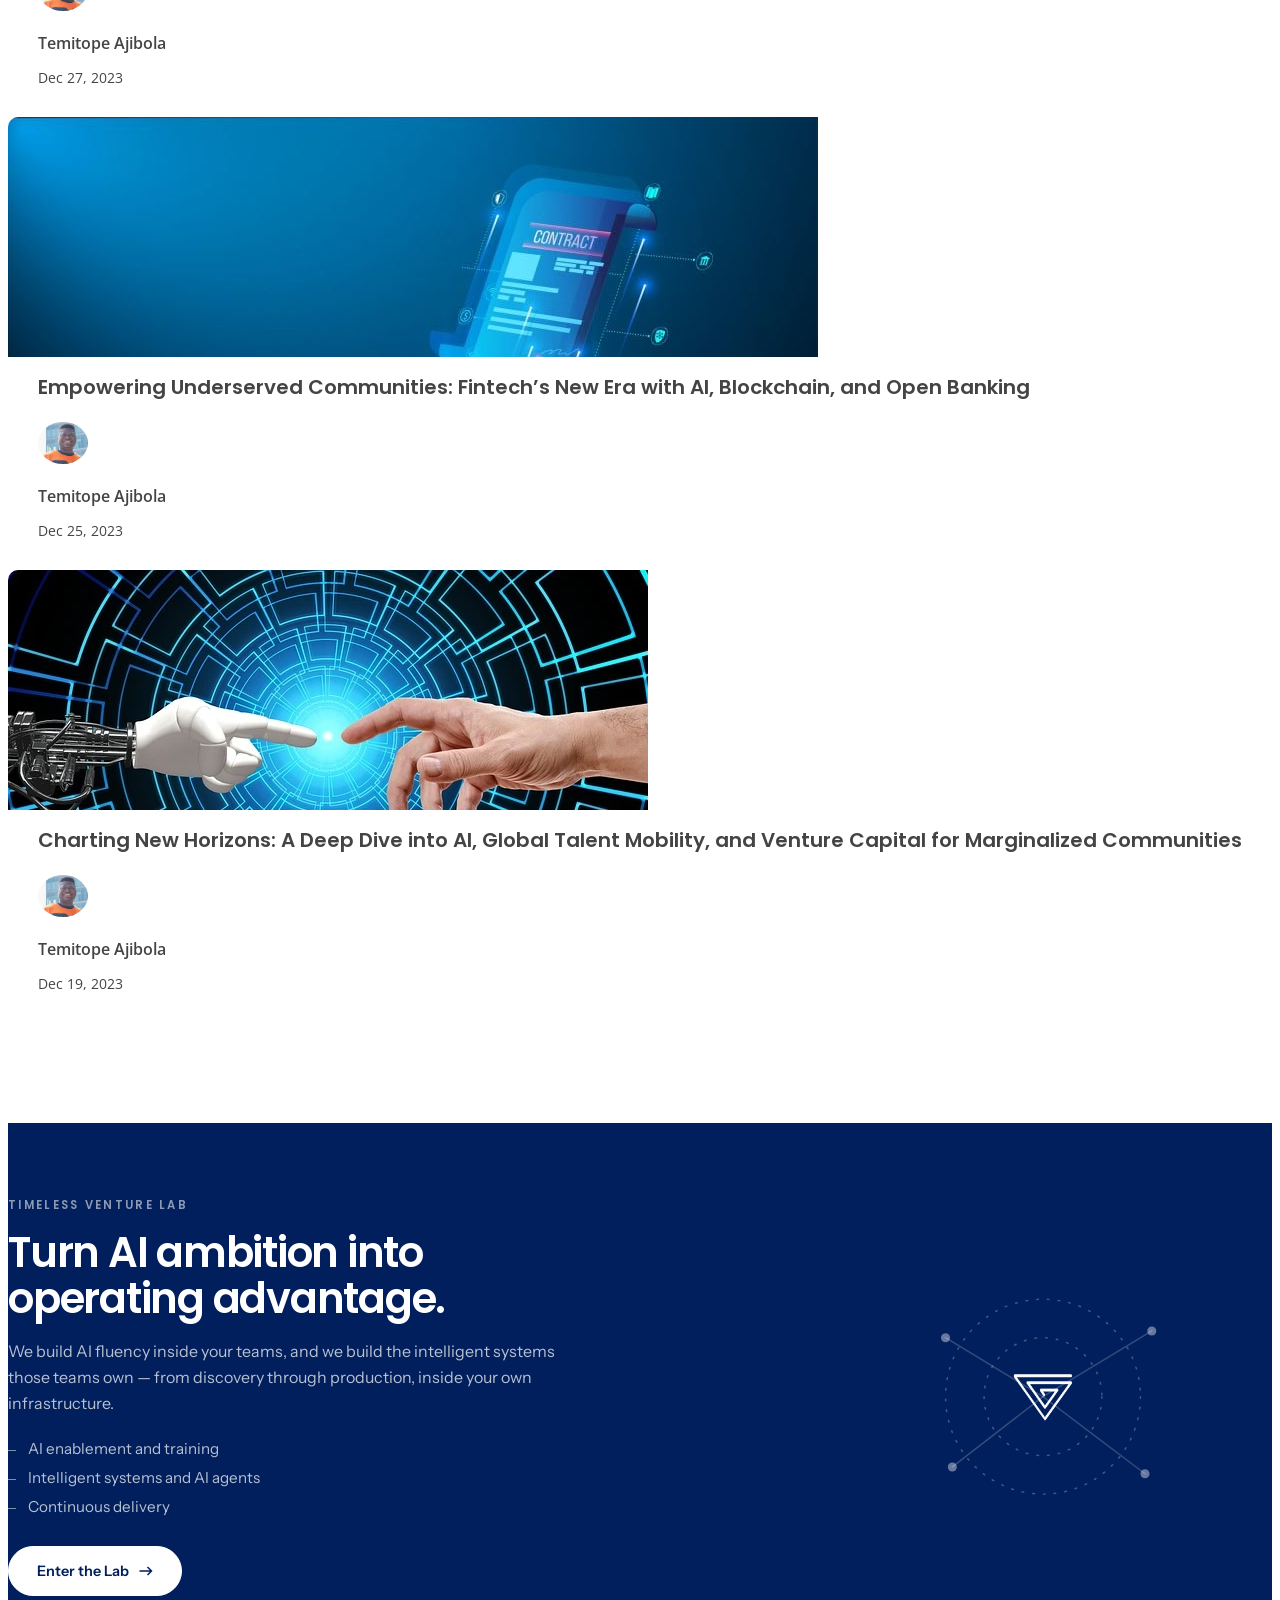
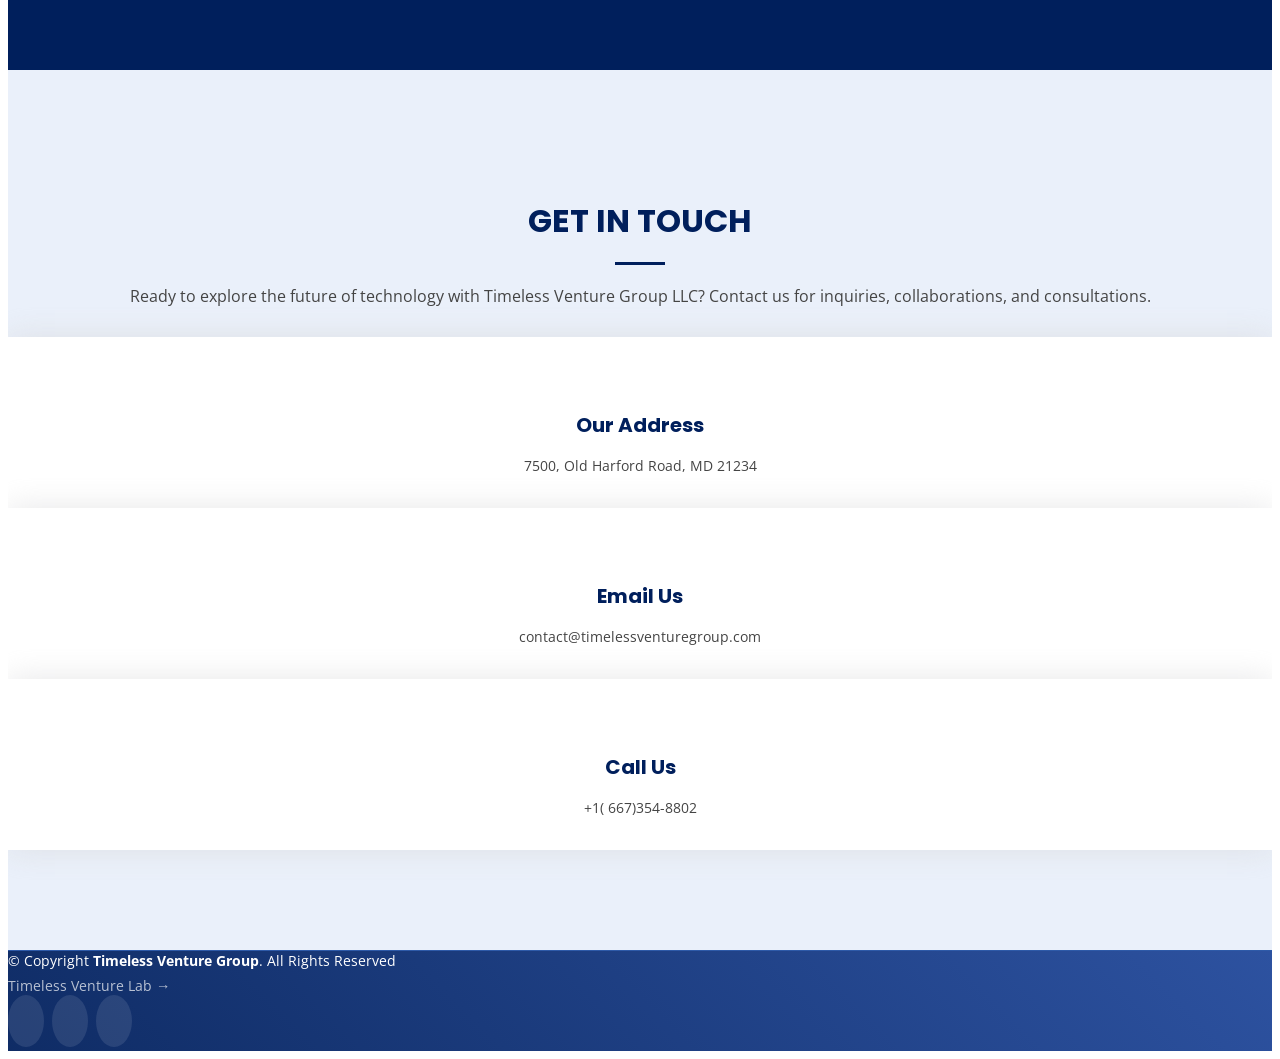
==== commit 31065de9: "update" ====
--- a/index.html
+++ b/index.html
@@ -30,36 +30,75 @@
   <link href="assets/css/style.css" rel="stylesheet">
 
   <!-- Timeless Venture Lab band -->
+  <link rel="stylesheet" href="https://fonts.googleapis.com/css2?family=Instrument+Sans:wght@400;500;600&display=swap">
   <style>
+    /* Front-page hero: a second route into the Lab */
     .hero-actions{display:flex; flex-wrap:wrap; align-items:center; gap:1rem 1.5rem}
     .btn-lab-inline{font-family:"Poppins",sans-serif; font-weight:600; font-size:.95rem;
       color:#fff; text-decoration:none; border-bottom:1px solid rgba(255,255,255,.45);
       padding-bottom:2px; transition:border-color .25s}
     .btn-lab-inline:hover{color:#fff; border-color:#fff}
 
-    .tvlab{background:#001F5C; color:#fff; padding:70px 0}
-    .tvlab__grid{display:grid; grid-template-columns:1fr; gap:40px; align-items:center}
-    @media (min-width:992px){.tvlab__grid{grid-template-columns:minmax(0,1.25fr) minmax(0,.75fr)}}
-    .tvlab__eyebrow{font-family:"Poppins",sans-serif; font-size:.75rem; font-weight:600;
-      letter-spacing:.18em; text-transform:uppercase; color:rgba(255,255,255,.55); margin:0 0 14px}
-    .tvlab h2{font-family:"Poppins",sans-serif; font-weight:600; font-size:clamp(1.75rem,3.4vw,2.6rem);
+    /* The Lab band. Everything is scoped so the template stylesheet cannot reach in. */
+    .tvlab{background:#FFFFFF; padding:80px 0; color:#001F5C}
+    .tvlab__grid{display:grid; grid-template-columns:1fr; gap:44px; align-items:center}
+    @media (min-width:992px){.tvlab__grid{grid-template-columns:minmax(0,1fr) minmax(0,1fr); gap:56px}}
+    .tvlab__eyebrow{font-family:"Poppins",sans-serif; font-size:.72rem; font-weight:600;
+      letter-spacing:.2em; text-transform:uppercase; color:#7784A4; margin:0 0 18px}
+    .tvlab__h{font-family:"Poppins",sans-serif; font-weight:600;
+      font-size:clamp(1.85rem,3.8vw,2.9rem); line-height:1.08; letter-spacing:-.032em;
+      color:#001F5C; margin:0 0 22px; text-wrap:balance}
+    .tvlab__p{font-family:"Instrument Sans","Helvetica Neue",Arial,sans-serif;
+      color:#46567B; font-size:1.0425rem; line-height:1.62; max-width:54ch; margin:0 0 16px}
+    .tvlab__btn{display:inline-flex; align-items:center; gap:10px; margin-top:14px;
+      background:#001F5C; color:#fff; text-decoration:none; font-family:"Instrument Sans",Arial,sans-serif;
+      font-weight:600; font-size:.9rem; padding:15px 28px; border-radius:100px;
+      border:1px solid #001F5C; transition:background-color .25s, border-color .25s}
+    .tvlab__btn:hover{background:#103A93; border-color:#103A93; color:#fff}
+    .tvlab__btn svg{flex:none; transition:transform .25s}
+    .tvlab__btn:hover svg{transform:translateX(4px)}
+
+    /* the orbit diagram — one stroke system, drawn in currentColor */
+    .tvlab__art{color:#001F5C; display:flex; justify-content:center}
+    .tvlab__art .dg{width:100%; height:auto; max-width:560px; display:block;
+      font-family:"Instrument Sans","Helvetica Neue",Arial,sans-serif}
+    .tvlab__art .dg .arc{fill:none; stroke:currentColor; stroke-opacity:.38; stroke-width:1.4;
+      stroke-dasharray:1.5 7; stroke-linecap:round}
+    .tvlab__art .dg .box{fill:#F1F4FA; stroke:currentColor; stroke-opacity:.3; stroke-width:1.25}
+    .tvlab__art .dg .hub{fill:#EAF0FA; stroke:currentColor; stroke-opacity:.28; stroke-width:1.25}
+    .tvlab__art .dg .head{fill:currentColor; fill-opacity:.42}
+    .tvlab__art .dg .lbl{fill:currentColor; font-size:15.5px; font-weight:500; letter-spacing:-.005em}
+    .tvlab__art .dg .sub{fill:currentColor; fill-opacity:.6; font-size:12.5px; font-weight:400}
+
+
+    /* Closing call into the Lab — the navy constellation */
+    .tvcta{background:#001F5C; color:#fff; padding:74px 0}
+    .tvcta__grid{display:grid; grid-template-columns:1fr; gap:40px; align-items:center}
+    @media (min-width:992px){.tvcta__grid{grid-template-columns:minmax(0,1.25fr) minmax(0,.75fr)}}
+    .tvcta__eyebrow{font-family:"Poppins",sans-serif; font-size:.72rem; font-weight:600;
+      letter-spacing:.2em; text-transform:uppercase; color:rgba(255,255,255,.55); margin:0 0 16px}
+    .tvcta__h{font-family:"Poppins",sans-serif; font-weight:600; font-size:clamp(1.75rem,3.4vw,2.6rem);
       line-height:1.1; letter-spacing:-.03em; color:#fff; margin:0 0 18px; max-width:18ch}
-    .tvlab p{color:rgba(255,255,255,.72); font-size:1rem; line-height:1.65; max-width:54ch; margin:0}
-    .tvlab__list{list-style:none; margin:22px 0 0; padding:0; display:grid; gap:10px}
-    .tvlab__list li{position:relative; padding-left:20px; color:rgba(255,255,255,.72); font-size:.95rem}
-    .tvlab__list li:before{content:""; position:absolute; left:0; top:.72em; width:8px; height:1px;
+    .tvcta__p{font-family:"Instrument Sans","Helvetica Neue",Arial,sans-serif;
+      color:rgba(255,255,255,.72); font-size:1rem; line-height:1.62; max-width:52ch; margin:0}
+    .tvcta__list{list-style:none; margin:22px 0 0; padding:0; display:grid; gap:10px}
+    .tvcta__list li{position:relative; padding-left:20px; color:rgba(255,255,255,.72);
+      font-family:"Instrument Sans",Arial,sans-serif; font-size:.95rem}
+    .tvcta__list li:before{content:""; position:absolute; left:0; top:.72em; width:8px; height:1px;
       background:rgba(255,255,255,.5)}
-    .tvlab__btn{display:inline-flex; align-items:center; gap:10px; margin-top:30px;
-      background:#fff; color:#001F5C; text-decoration:none; font-family:"Poppins",sans-serif;
-      font-weight:600; font-size:.9rem; padding:14px 26px; border-radius:100px;
-      transition:background-color .25s}
-    .tvlab__btn:hover{background:#D9E2F5; color:#001F5C}
-    .tvlab__btn svg{transition:transform .25s}
-    .tvlab__btn:hover svg{transform:translateX(4px)}
+    .tvcta__btn{display:inline-flex; align-items:center; gap:10px; margin-top:30px;
+      background:#fff; color:#001F5C; text-decoration:none;
+      font-family:"Instrument Sans",Arial,sans-serif; font-weight:600; font-size:.9rem;
+      padding:15px 28px; border-radius:100px; border:1px solid #fff;
+      transition:background-color .25s, border-color .25s}
+    .tvcta__btn:hover{background:#D9E2F5; border-color:#D9E2F5; color:#001F5C}
+    .tvcta__btn svg{flex:none; transition:transform .25s}
+    .tvcta__btn:hover svg{transform:translateX(4px)}
+    .tvcta__art svg{width:100%; height:auto; max-width:340px; margin-inline:auto; display:block}
+
     .footer-lab{margin-top:6px}
     .footer-lab a{color:rgba(255,255,255,.7); font-size:.9rem; text-decoration:none}
     .footer-lab a:hover{color:#fff}
-    .tvlab__art svg{width:100%; height:auto; max-width:360px; margin-inline:auto; display:block}
   </style>
 
 
@@ -117,7 +156,7 @@
 
         <div class="row">
           <div class="col-lg-6 order-1 order-lg-2" data-aos="zoom-in" data-aos-delay="150">
-            <img src="assets/img/about.jpg" class="img-fluid" alt="">
+            <img src="assets/img/about-navy.png" class="img-fluid" alt="">
           </div>
           <div class="col-lg-6 pt-4 pt-lg-0 order-2 order-lg-1 content" data-aos="fade-right">
             <h3>About</h3>
@@ -149,22 +188,390 @@
         <div class="tvlab__grid">
           <div class="tvlab__copy">
             <p class="tvlab__eyebrow">Timeless Venture Lab</p>
-            <h2>Turn AI ambition into operating advantage.</h2>
-            <p>The Lab is where the work happens. We build AI fluency inside your teams,
-               and we build the intelligent systems those teams own &mdash; from discovery
-               through production, inside your own infrastructure.</p>
-            <ul class="tvlab__list">
+            <h2 class="tvlab__h">Close the distance between what AI can do and what your organization can use.</h2>
+            <p class="tvlab__p">Technology is not valuable because it is sophisticated. It becomes valuable
+              when it changes how an organization operates, decides, and creates value. Most stalled AI
+              programmes did not fail technically &mdash; they were well-executed answers to the wrong
+              question, or good systems nobody adopted.</p>
+            <p class="tvlab__p">The Lab is where we work at the point those two things meet: enough technical
+              depth to know what intelligent systems can genuinely do, and enough operating experience to
+              make the change hold once it lands.</p>
+            <a class="tvlab__btn" href="lab.html">Explore the Lab
+              <svg width="14" height="10" viewBox="0 0 13 10" aria-hidden="true">
+                <path d="M8 1l4 4-4 4M12 5H0" stroke="currentColor" stroke-width="1.5" fill="none"/>
+              </svg>
+            </a>
+          </div>
+          <div class="tvlab__art">
+            <svg class="dg" viewBox="0 -16 560 500" role="img"
+            aria-label="Diagram: operations, customer service, risk and compliance, finance, knowledge work, sales and marketing, and frontline delivery all converge on the work Timeless does.">
+            <path class="arc" d="M442 34 C 372 -8 236 -6 186 34 C 118 88 58 132 46 196
+            C 32 268 54 330 96 372 C 148 424 224 448 296 442"/>
+            <path class="arc" d="M492 156 C 506 204 486 238 428 246"/>
+            <path class="head" d="M430 240 l -14 6 l 14 6 z"/>
+            <circle class="hub" cx="330" cy="250" r="82"/>
+            <image href="assets/img/logo-mark-navy.png" x="288" y="216" width="84" height="68"
+            preserveAspectRatio="xMidYMid meet"/>
+            <text class="sub" x="330" y="356" text-anchor="middle">the work itself</text>
+            <rect class="box" x="120" y="16" width="132" height="38" rx="19"/><text class="lbl" x="186" y="40" text-anchor="middle">Operations</text>
+            <rect class="box" x="352" y="16" width="172" height="38" rx="19"/><text class="lbl" x="438" y="40" text-anchor="middle">Customer service</text>
+            <rect class="box" x="38" y="116" width="200" height="38" rx="19"/><text class="lbl" x="138" y="140" text-anchor="middle">Risk and compliance</text>
+            <rect class="box" x="424" y="116" width="112" height="38" rx="19"/><text class="lbl" x="480" y="140" text-anchor="middle">Finance</text>
+            <rect class="box" x="6" y="212" width="172" height="38" rx="19"/><text class="lbl" x="92" y="236" text-anchor="middle">Knowledge work</text>
+            <rect class="box" x="34" y="306" width="196" height="38" rx="19"/><text class="lbl" x="132" y="330" text-anchor="middle">Sales and marketing</text>
+            <rect class="box" x="196" y="424" width="178" height="38" rx="19"/><text class="lbl" x="285" y="448" text-anchor="middle">Frontline delivery</text>
+            </svg>
+          </div>
+        </div>
+      </div>
+    </section><!-- End Timeless Venture Lab -->
+
+    <!-- ======= Services Section ======= -->
+    <section id="services" class="services section-bg">
+      <div class="container" data-aos="fade-up">
+
+        <div class="section-title">
+          <h2>Services</h2>
+          <p>
+            Unlock the Future with our AI, ML, and Blockchain Solutions for SMEs and Large Organizations."
+          </p>
+        </div>
+
+        <div class="row gy-4">
+          <div class="col-lg-4 col-md-6 d-flex align-items-stretch" data-aos="zoom-in" data-aos-delay="100">
+            <div class="icon-box iconbox-blue">
+              <div class="icon">
+                <svg width="100" height="100" viewBox="0 0 600 600" xmlns="http://www.w3.org/2000/svg">
+                  <path stroke="none" stroke-width="0" fill="#f5f5f5" d="M300,521.0016835830174C376.1290562159157,517.8887921683347,466.0731472004068,529.7835943286574,510.70327084640275,468.03025145048787C554.3714126377745,407.6079735673963,508.03601936045806,328.9844924480964,491.2728898941984,256.3432110539036C474.5976632858925,184.082847569629,479.9380746630129,96.60480741107993,416.23090153303,58.64404602377083C348.86323505073057,18.502131276798302,261.93793281208167,40.57373210992963,193.5410806939664,78.93577620505333C130.42746243093433,114.334589627462,98.30271207620316,179.96522072025542,76.75703585869454,249.04625023123273C51.97151888228291,328.5150500222984,13.704378332031375,421.85034740162234,66.52175969318436,486.19268352777647C119.04800174914682,550.1803526380478,217.28368757567262,524.383925680826,300,521.0016835830174"></path>
+                </svg>
+                <i class="bx bxl-dribbble"></i>
+              </div>
+              <h4><a href="">Predictive Analytics:</a></h4>
+              <p>
+                Unlock the potential of your data with our predictive analytics solutions. Anticipate trends, optimize resources, and make informed decisions for sustainable growth.
+              </p>
+            </div>
+          </div>
+
+          <div class="col-lg-4 col-md-6 d-flex align-items-stretch" data-aos="zoom-in" data-aos-delay="200">
+            <div class="icon-box iconbox-orange ">
+              <div class="icon">
+                <svg width="100" height="100" viewBox="0 0 600 600" xmlns="http://www.w3.org/2000/svg">
+                  <path stroke="none" stroke-width="0" fill="#f5f5f5" d="M300,582.0697525312426C382.5290701553225,586.8405444964366,449.9789794690241,525.3245884688669,502.5850820975895,461.55621195738473C556.606425686781,396.0723002908107,615.8543463187945,314.28637112970534,586.6730223649479,234.56875336149918C558.9533121215079,158.8439757836574,454.9685369536778,164.00468322053177,381.49747125262974,130.76875717737553C312.15926192815925,99.40240125094834,248.97055460311594,18.661163978235184,179.8680185752513,50.54337015887873C110.5421016452524,82.52863877960104,119.82277516462835,180.83849132639028,109.12597500060166,256.43424936330496C100.08760227029461,320.3096726198365,92.17705696193138,384.0621239912766,124.79988738764834,439.7174275375508C164.83382741302287,508.01625554203684,220.96474134820875,577.5009287672846,300,582.0697525312426"></path>
+                </svg>
+                <i class="bx bx-file"></i>
+              </div>
+              <h4><a href="">Automation:</a></h4>
+              <p>
+                Transform your workflow with intelligent automation. Our AI-driven solutions streamline processes, reducing manual effort and maximizing efficiency.
+              </p>
+            </div>
+          </div>
+
+          <div class="col-lg-4 col-md-6 d-flex align-items-stretch" data-aos="zoom-in" data-aos-delay="300">
+            <div class="icon-box iconbox-pink">
+              <div class="icon">
+                <svg width="100" height="100" viewBox="0 0 600 600" xmlns="http://www.w3.org/2000/svg">
+                  <path stroke="none" stroke-width="0" fill="#f5f5f5" d="M300,541.5067337569781C382.14930387511276,545.0595476570109,479.8736841581634,548.3450877840088,526.4010558755058,480.5488172755941C571.5218469581645,414.80211281144784,517.5187510058486,332.0715597781072,496.52539010469104,255.14436215662573C477.37192572678356,184.95920475031193,473.57363656557914,105.61284051026155,413.0603344069578,65.22779650032875C343.27470386102294,18.654635553484475,251.2091493199835,5.337323636656869,175.0934190732945,40.62881213300186C97.87086631185822,76.43348514350839,51.98124368387456,156.15599469081315,36.44837278890362,239.84606092416172C21.716077023791087,319.22268207091537,43.775223500013084,401.1760424656574,96.891909868211,461.97329694683043C147.22146801428983,519.5804099606455,223.5754009179313,538.201503339737,300,541.5067337569781"></path>
+                </svg>
+                <i class="bx bx-tachometer"></i>
+              </div>
+              <h4><a href="">Adaptive Learning:</a></h4>
+              <p>
+                Embrace continuous improvement with our adaptive learning models. Our ML solutions evolve alongside your business, providing intelligent insights for strategic decisions.
+              </p>
+            </div>
+          </div>
+
+          <div class="col-lg-4 col-md-6 d-flex align-items-stretch" data-aos="zoom-in" data-aos-delay="100">
+            <div class="icon-box iconbox-yellow">
+              <div class="icon">
+                <svg width="100" height="100" viewBox="0 0 600 600" xmlns="http://www.w3.org/2000/svg">
+                  <path stroke="none" stroke-width="0" fill="#f5f5f5" d="M300,503.46388370962813C374.79870501325706,506.71871716319447,464.8034551963731,527.1746412648533,510.4981551193396,467.86667711651364C555.9287308511215,408.9015244558933,512.6030010748507,327.5744911775523,490.211057578863,256.5855673507754C471.097692560561,195.9906835881958,447.69079081568157,138.11976852964426,395.19560036434837,102.3242989838813C329.3053358748298,57.3949838291264,248.02791733380457,8.279543830951368,175.87071277845988,42.242879143198664C103.41431057327972,76.34704239035025,93.79494320519305,170.9812938413882,81.28167332365135,250.07896920659033C70.17666984294237,320.27484674793965,64.84698225790005,396.69656628748305,111.28512138212992,450.4950937839243C156.20124167950087,502.5303643271138,231.32542653798444,500.4755392045468,300,503.46388370962813"></path>
+                </svg>
+                <i class="bx bx-layer"></i>
+              </div>
+              <h4><a href="">Pattern Recognition:</a></h4>
+              <p>
+                Identify patterns and outliers in your data effortlessly. Our ML algorithms enable you to detect trends and anomalies for a comprehensive understanding of your business
+              </p>
+            </div>
+          </div>
+
+          <div class="col-lg-4 col-md-6 d-flex align-items-stretch" data-aos="zoom-in" data-aos-delay="200">
+            <div class="icon-box iconbox-red">
+              <div class="icon">
+                <svg width="100" height="100" viewBox="0 0 600 600" xmlns="http://www.w3.org/2000/svg">
+                  <path stroke="none" stroke-width="0" fill="#f5f5f5" d="M300,532.3542879108572C369.38199826031484,532.3153073249985,429.10787420159085,491.63046689027357,474.5244479745417,439.17860296908856C522.8885846962883,383.3225815378663,569.1668002868075,314.3205725914397,550.7432151929288,242.7694973846089C532.6665558377875,172.5657663291529,456.2379748765914,142.6223662098291,390.3689995646985,112.34683881706744C326.66090330228417,83.06452184765237,258.84405631176094,53.51806209861945,193.32584062364296,78.48882559362697C121.61183558270385,105.82097193414197,62.805066853699245,167.19869350419734,48.57481801355237,242.6138429142374C34.843463184063346,315.3850353017275,76.69343916112496,383.4422959591041,125.22947124332185,439.3748458443577C170.7312796277747,491.8107796887764,230.57421082200815,532.3932930995766,300,532.3542879108572"></path>
+                </svg>
+                <i class="bx bx-slideshow"></i>
+              </div>
+              <h4><a href="">Decentralized Security:</a></h4>
+              <p>
+                Ensure the security and integrity of your transactions with our decentralized blockchain solutions. Trust, transparency, and tamper-proof records redefine how you do business.
+              </p>
+            </div>
+          </div>
+
+          <div class="col-lg-4 col-md-6 d-flex align-items-stretch" data-aos="zoom-in" data-aos-delay="300">
+            <div class="icon-box iconbox-teal">
+              <div class="icon">
+                <svg width="100" height="100" viewBox="0 0 600 600" xmlns="http://www.w3.org/2000/svg">
+                  <path stroke="none" stroke-width="0" fill="#f5f5f5" d="M300,566.797414625762C385.7384707136149,576.1784315230908,478.7894351017131,552.8928747891023,531.9192734346935,484.94944893311C584.6109503024035,417.5663521118492,582.489472248146,322.67544863468447,553.9536738515405,242.03673114598146C529.1557734026468,171.96086150256528,465.24506316201064,127.66468636344209,395.9583748389544,100.7403814666027C334.2173773831606,76.7482773500951,269.4350130405921,84.62216499799875,207.1952322260088,107.2889140133804C132.92018162631612,134.33871894543012,41.79353780512637,160.00259165414826,22.644507872594943,236.69541883565114C3.319112789854554,314.0945973066697,72.72355303640163,379.243833228382,124.04198916343866,440.3218312028393C172.9286146004772,498.5055451809895,224.45579914871206,558.5317968840102,300,566.797414625762"></path>
+                </svg>
+                <i class="bx bx-arch"></i>
+              </div>
+              <h4><a href="">Smart Contracts:</a></h4>
+              <p>
+                Automate and secure your agreements with smart contracts. Our blockchain technology ensures enforceable and transparent contracts for seamless transactions.
+              </p>
+            </div>
+          </div>
+
+        </div>
+
+      </div>
+    </section><!-- End Services Section -->
+
+       <!-- Clients Section - Home Page -->
+ 
+    <!-- End Clients Section -->
+
+     <!-- ======= Testimonials Section ======= -->
+    <section id="testimonials" class="testimonials section-bg">
+      <div class="container" data-aos="fade-up">
+
+        <div class="section-title">
+          <h2>Clients and Partners</h2>
+          <p>
+            Timeless Venture Group LLC is proud to collaborate with industry leaders in AI, ML, and Blockchain. Together, we shape the future of technological advancements.
+          </p>
+        </div>
+
+        <div class="testimonials-slider swiper" data-aos="fade-up" data-aos-delay="100">
+          <div class="swiper-wrapper">
+
+            <div class="swiper-slide">
+              <div class="testimonial-item">
+                <p>
+                  <i class="bx bxs-quote-alt-left quote-icon-left"></i>
+             Timeless Venture Group commitment to blurring the lines between disciplines not only encourages creativity but also leads to groundbreaking solutions. For academic institutions and workplaces seeking to embrace interdisciplinary collaboration and drive innovation forward, Timeless Venture Group is undoubtedly a trailblazer worth partnering with.
+                  <i class="bx bxs-quote-alt-right quote-icon-right"></i>
+                </p>
+                <img src="assets/img/seun.jpeg" class="testimonial-img" alt="">
+                <h3>Seun Olatunji</h3>
+                <h4>Creative Team Lead</h4>
+              </div>
+            </div><!-- End testimonial item -->
+
+            <div class="swiper-slide">
+              <div class="testimonial-item">
+                <p>
+                  <i class="bx bxs-quote-alt-left quote-icon-left"></i>
+            The blockchain development team at Timeless Venture Group played a crucial role in the development of our sustainable development project. The solutions provided were of immense value to our operations. I eagerly anticipate future collaborations with this company.
+                  <i class="bx bxs-quote-alt-right quote-icon-right"></i>
+                </p>
+                <img src="assets/img/tm5.jpeg" class="testimonial-img" alt="">
+                <h3>Liberation in AI Consulting</h3>
+                <h4>Founder</h4>
+              </div>
+            </div><!-- End testimonial item -->
+
+            <div class="swiper-slide">
+              <div class="testimonial-item">
+                <p>
+                  <i class="bx bxs-quote-alt-left quote-icon-left"></i>
+         With AI as the future, I firmly believe in Timeless Venture Group’s ability to guide organizations towards their AI and automation objectives. Trustworthy and forward-thinking, Timeless Venture Group is the partner you need to navigate the transformative landscape of AI seamlessly.
+                  <i class="bx bxs-quote-alt-right quote-icon-right"></i>
+                </p>
+                <img src="assets/img/tm3.jpeg" class="testimonial-img" alt="">
+                <h3>Cynthia Nosiri</h3>
+                <h4>AI researcher</h4>
+              </div>
+            </div><!-- End testimonial item -->
+
+            <div class="swiper-slide">
+              <div class="testimonial-item">
+                <p>
+                  <i class="bx bxs-quote-alt-left quote-icon-left"></i>
+            Working with the team at Timeless Venture Group feels like having true partners who are invested in one another's success. I couldn't be happier with our results!
+                  <i class="bx bxs-quote-alt-right quote-icon-right"></i>
+                </p>
+                <img src="assets/img/tm4.jpeg" class="testimonial-img" alt="">
+                <h3>Akintunde Opaleye</h3>
+                <h4>CEO, ThinkNodes</h4>
+              </div>
+            </div><!-- End testimonial item -->
+
+            <div class="swiper-slide">
+              <div class="testimonial-item">
+                <p>
+                  <i class="bx bxs-quote-alt-left quote-icon-left"></i>
+         Timeless Venture Group provides exceptional AI, ML and Blockchain services, establishing themselves as a trusted partner beyond mere technology providers.
+                  <i class="bx bxs-quote-alt-right quote-icon-right"></i>
+                </p>
+                <img src="assets/img/tm2.jpeg" class="testimonial-img" alt="">
+                <h3>Yomi Aderibigbe </h3>
+                <h4>Founder, Megalf Global Network</h4>
+              </div>
+            </div><!-- End testimonial item -->
+
+          </div>
+          <div class="swiper-pagination"></div>
+        </div>
+
+      </div>
+    </section><!-- End Testimonials Section -->
+
+
+    <!-- Team Section - Home Page -->
+  
+    <!-- End Team Section -->
+
+    <!-- ======= Features Section ======= -->
+    
+    <!-- End Features Section -->
+
+    <!-- ======= Testimonials Section ======= -->
+   
+    <!-- End Testimonials Section -->
+    
+    
+
+    <!-- ======= Portfolio Section ======= -->
+   
+    <!-- End Portfolio Section -->
+
+    <!-- ======= Pricing Section ======= -->
+  
+    <!-- End Pricing Section -->
+
+    <!-- ======= Frequently Asked Questions Section ======= -->
+    
+    <!-- End Frequently Asked Questions Section -->
+
+     <!-- Team Section - Home Page -->
+    
+    <!-- End Team Section -->
+
+    
+
+    <!-- Recent-posts Section - Home Page -->
+    <section id="recent-posts" class="recent-posts">
+
+      <!--  Section Title -->
+      <div class="container section-title" data-aos="fade-up">
+        <h2>Stay Informed</h2>
+        <p>
+          Explore our blog for the latest insights, trends, and news in the world of AI, ML, and Blockchain. Stay ahead of the curve with our expert analysis and thought leadership.
+        </p>
+      </div><!-- End Section Title -->
+
+      <div class="container">
+
+        <div class="row gy-4">
+
+          <div class="col-xl-4 col-md-6" data-aos="fade-up" data-aos-delay="100">
+            <article>
+
+              <div class="post-img">
+                <img src="assets/img/ai-1.png" alt="" class="img-fluid">
+              </div>
+
+              <h3 class="title">
+                <a href="https://medium.com/@temitopeajibola7/ai-in-healthcare-a-symphony-of-empathy-innovation-and-infinite-possibilities-03b1ea86a6bb">AI in Healthcare: A Symphony of Empathy, Innovation, and Infinite Possibilities</a>
+              </h3>
+
+              <div class="d-flex align-items-center">
+                <img src="assets/img/tm30.jpeg" alt="" class="img-fluid post-author-img flex-shrink-0">
+                <div class="post-meta">
+                  <p class="post-author">Temitope Ajibola</p>
+                  <p class="post-date">
+                    <time datetime="2022-01-01">Dec 27, 2023</time>
+                  </p>
+                </div>
+              </div>
+
+            </article>
+          </div><!-- End post list item -->
+
+          <div class="col-xl-4 col-md-6" data-aos="fade-up" data-aos-delay="200">
+            <article>
+
+              <div class="post-img">
+                <img src="assets/img/ai-2.jpeg" alt="" class="img-fluid">
+              </div>
+
+              <h3 class="title">
+                <a href="https://medium.com/@temitopeajibola7/empowering-underserved-communities-fintechs-new-era-with-ai-blockchain-and-open-banking-2f6745ec61ee">Empowering Underserved Communities: Fintech’s New Era with AI, Blockchain, and Open Banking</a>
+              </h3>
+
+              <div class="d-flex align-items-center">
+                <img src="assets/img/tm30.jpeg" alt="" class="img-fluid post-author-img flex-shrink-0">
+                <div class="post-meta">
+                  <p class="post-author">Temitope Ajibola</p>
+                  <p class="post-date">
+                    <time datetime="2022-01-01">Dec 25, 2023</time>
+                  </p>
+                </div>
+              </div>
+
+            </article>
+          </div><!-- End post list item -->
+
+          <div class="col-xl-4 col-md-6" data-aos="fade-up" data-aos-delay="300">
+            <article>
+
+              <div class="post-img">
+                <img src="assets/img/ai-3.webp" alt="" class="img-fluid">
+              </div>
+
+              <h2 class="title">
+                <a href="https://medium.com/@temitopeajibola7/charting-new-horizons-a-deep-dive-into-ai-global-talent-mobility-and-venture-capital-for-dec7f338a52c">Charting New Horizons: A Deep Dive into AI, Global Talent Mobility, and Venture Capital for Marginalized Communities</a>
+              </h2>
+
+              <div class="d-flex align-items-center">
+                <img src="assets/img/tm30.jpeg" alt="" class="img-fluid post-author-img flex-shrink-0">
+                <div class="post-meta">
+                  <p class="post-author">Temitope Ajibola</p>
+                  <p class="post-date">
+                    <time datetime="2022-01-01">Dec 19, 2023</time>
+                  </p>
+                </div>
+              </div>
+
+            </article>
+          </div><!-- End post list item -->
+
+        </div><!-- End recent posts list -->
+
+      </div>
+
+    </section><!-- End Recent-posts Section -->
+
+ 
+    <!-- ======= Enter the Lab (closing) ======= -->
+    <section id="lab-cta" class="tvcta">
+      <div class="container" data-aos="fade-up">
+        <div class="tvcta__grid">
+          <div>
+            <p class="tvcta__eyebrow">Timeless Venture Lab</p>
+            <h2 class="tvcta__h">Turn AI ambition into operating advantage.</h2>
+            <p class="tvcta__p">We build AI fluency inside your teams, and we build the intelligent
+              systems those teams own &mdash; from discovery through production, inside your own
+              infrastructure.</p>
+            <ul class="tvcta__list">
               <li>AI enablement and training</li>
               <li>Intelligent systems and AI agents</li>
               <li>Continuous delivery</li>
             </ul>
-            <a class="tvlab__btn" href="lab.html">Learn more
+            <a class="tvcta__btn" href="lab.html">Enter the Lab
               <svg width="14" height="10" viewBox="0 0 13 10" aria-hidden="true">
                 <path d="M8 1l4 4-4 4M12 5H0" stroke="currentColor" stroke-width="1.5" fill="none"/>
               </svg>
             </a>
           </div>
-          <div class="tvlab__art" aria-hidden="true">
+          <div class="tvcta__art" aria-hidden="true">
             <svg viewBox="0 0 300 220" role="presentation">
               <g fill="none" stroke="#FFFFFF" stroke-linecap="round">
                 <g stroke-opacity=".26" stroke-dasharray="1.5 8" stroke-width="1.3">
@@ -180,337 +587,16 @@
                 <circle cx="64" cy="58" r="4"/><circle cx="246" cy="52" r="4"/>
                 <circle cx="70" cy="172" r="4"/><circle cx="240" cy="178" r="4"/>
               </g>
-              <image href="assets/img/logo-mark-white.png" x="122" y="88" width="56" height="45"/>
+              <image href="assets/img/logo-mark-white.png"
+                     xlink:href="assets/img/logo-mark-white.png"
+                     x="122" y="88" width="56" height="45"/>
             </svg>
           </div>
         </div>
       </div>
-    </section><!-- End Timeless Venture Lab -->
-
-    <!-- ======= Services Section ======= -->
-    <section id="services" class="services section-bg">
-      <div class="container" data-aos="fade-up">
-
-        <div class="section-title">
-          <h2>Services</h2>
-          <p>
-            Unlock the Future with our AI, ML, and Blockchain Solutions for SMEs and Large Organizations."
-          </p>
-        </div>
-
-        <div class="row gy-4">
-          <div class="col-lg-4 col-md-6 d-flex align-items-stretch" data-aos="zoom-in" data-aos-delay="100">
-            <div class="icon-box iconbox-blue">
-              <div class="icon">
-                <svg width="100" height="100" viewBox="0 0 600 600" xmlns="http://www.w3.org/2000/svg">
-                  <path stroke="none" stroke-width="0" fill="#f5f5f5" d="M300,521.0016835830174C376.1290562159157,517.8887921683347,466.0731472004068,529.7835943286574,510.70327084640275,468.03025145048787C554.3714126377745,407.6079735673963,508.03601936045806,328.9844924480964,491.2728898941984,256.3432110539036C474.5976632858925,184.082847569629,479.9380746630129,96.60480741107993,416.23090153303,58.64404602377083C348.86323505073057,18.502131276798302,261.93793281208167,40.57373210992963,193.5410806939664,78.93577620505333C130.42746243093433,114.334589627462,98.30271207620316,179.96522072025542,76.75703585869454,249.04625023123273C51.97151888228291,328.5150500222984,13.704378332031375,421.85034740162234,66.52175969318436,486.19268352777647C119.04800174914682,550.1803526380478,217.28368757567262,524.383925680826,300,521.0016835830174"></path>
-                </svg>
-                <i class="bx bxl-dribbble"></i>
-              </div>
-              <h4><a href="">Predictive Analytics:</a></h4>
-              <p>
-                Unlock the potential of your data with our predictive analytics solutions. Anticipate trends, optimize resources, and make informed decisions for sustainable growth.
-              </p>
-            </div>
-          </div>
-
-          <div class="col-lg-4 col-md-6 d-flex align-items-stretch" data-aos="zoom-in" data-aos-delay="200">
-            <div class="icon-box iconbox-orange ">
-              <div class="icon">
-                <svg width="100" height="100" viewBox="0 0 600 600" xmlns="http://www.w3.org/2000/svg">
-                  <path stroke="none" stroke-width="0" fill="#f5f5f5" d="M300,582.0697525312426C382.5290701553225,586.8405444964366,449.9789794690241,525.3245884688669,502.5850820975895,461.55621195738473C556.606425686781,396.0723002908107,615.8543463187945,314.28637112970534,586.6730223649479,234.56875336149918C558.9533121215079,158.8439757836574,454.9685369536778,164.00468322053177,381.49747125262974,130.76875717737553C312.15926192815925,99.40240125094834,248.97055460311594,18.661163978235184,179.8680185752513,50.54337015887873C110.5421016452524,82.52863877960104,119.82277516462835,180.83849132639028,109.12597500060166,256.43424936330496C100.08760227029461,320.3096726198365,92.17705696193138,384.0621239912766,124.79988738764834,439.7174275375508C164.83382741302287,508.01625554203684,220.96474134820875,577.5009287672846,300,582.0697525312426"></path>
-                </svg>
-                <i class="bx bx-file"></i>
-              </div>
-              <h4><a href="">Automation:</a></h4>
-              <p>
-                Transform your workflow with intelligent automation. Our AI-driven solutions streamline processes, reducing manual effort and maximizing efficiency.
-              </p>
-            </div>
-          </div>
-
-          <div class="col-lg-4 col-md-6 d-flex align-items-stretch" data-aos="zoom-in" data-aos-delay="300">
-            <div class="icon-box iconbox-pink">
-              <div class="icon">
-                <svg width="100" height="100" viewBox="0 0 600 600" xmlns="http://www.w3.org/2000/svg">
-                  <path stroke="none" stroke-width="0" fill="#f5f5f5" d="M300,541.5067337569781C382.14930387511276,545.0595476570109,479.8736841581634,548.3450877840088,526.4010558755058,480.5488172755941C571.5218469581645,414.80211281144784,517.5187510058486,332.0715597781072,496.52539010469104,255.14436215662573C477.37192572678356,184.95920475031193,473.57363656557914,105.61284051026155,413.0603344069578,65.22779650032875C343.27470386102294,18.654635553484475,251.2091493199835,5.337323636656869,175.0934190732945,40.62881213300186C97.87086631185822,76.43348514350839,51.98124368387456,156.15599469081315,36.44837278890362,239.84606092416172C21.716077023791087,319.22268207091537,43.775223500013084,401.1760424656574,96.891909868211,461.97329694683043C147.22146801428983,519.5804099606455,223.5754009179313,538.201503339737,300,541.5067337569781"></path>
-                </svg>
-                <i class="bx bx-tachometer"></i>
-              </div>
-              <h4><a href="">Adaptive Learning:</a></h4>
-              <p>
-                Embrace continuous improvement with our adaptive learning models. Our ML solutions evolve alongside your business, providing intelligent insights for strategic decisions.
-              </p>
-            </div>
-          </div>
-
-          <div class="col-lg-4 col-md-6 d-flex align-items-stretch" data-aos="zoom-in" data-aos-delay="100">
-            <div class="icon-box iconbox-yellow">
-              <div class="icon">
-                <svg width="100" height="100" viewBox="0 0 600 600" xmlns="http://www.w3.org/2000/svg">
-                  <path stroke="none" stroke-width="0" fill="#f5f5f5" d="M300,503.46388370962813C374.79870501325706,506.71871716319447,464.8034551963731,527.1746412648533,510.4981551193396,467.86667711651364C555.9287308511215,408.9015244558933,512.6030010748507,327.5744911775523,490.211057578863,256.5855673507754C471.097692560561,195.9906835881958,447.69079081568157,138.11976852964426,395.19560036434837,102.3242989838813C329.3053358748298,57.3949838291264,248.02791733380457,8.279543830951368,175.87071277845988,42.242879143198664C103.41431057327972,76.34704239035025,93.79494320519305,170.9812938413882,81.28167332365135,250.07896920659033C70.17666984294237,320.27484674793965,64.84698225790005,396.69656628748305,111.28512138212992,450.4950937839243C156.20124167950087,502.5303643271138,231.32542653798444,500.4755392045468,300,503.46388370962813"></path>
-                </svg>
-                <i class="bx bx-layer"></i>
-              </div>
-              <h4><a href="">Pattern Recognition:</a></h4>
-              <p>
-                Identify patterns and outliers in your data effortlessly. Our ML algorithms enable you to detect trends and anomalies for a comprehensive understanding of your business
-              </p>
-            </div>
-          </div>
-
-          <div class="col-lg-4 col-md-6 d-flex align-items-stretch" data-aos="zoom-in" data-aos-delay="200">
-            <div class="icon-box iconbox-red">
-              <div class="icon">
-                <svg width="100" height="100" viewBox="0 0 600 600" xmlns="http://www.w3.org/2000/svg">
-                  <path stroke="none" stroke-width="0" fill="#f5f5f5" d="M300,532.3542879108572C369.38199826031484,532.3153073249985,429.10787420159085,491.63046689027357,474.5244479745417,439.17860296908856C522.8885846962883,383.3225815378663,569.1668002868075,314.3205725914397,550.7432151929288,242.7694973846089C532.6665558377875,172.5657663291529,456.2379748765914,142.6223662098291,390.3689995646985,112.34683881706744C326.66090330228417,83.06452184765237,258.84405631176094,53.51806209861945,193.32584062364296,78.48882559362697C121.61183558270385,105.82097193414197,62.805066853699245,167.19869350419734,48.57481801355237,242.6138429142374C34.843463184063346,315.3850353017275,76.69343916112496,383.4422959591041,125.22947124332185,439.3748458443577C170.7312796277747,491.8107796887764,230.57421082200815,532.3932930995766,300,532.3542879108572"></path>
-                </svg>
-                <i class="bx bx-slideshow"></i>
-              </div>
-              <h4><a href="">Decentralized Security:</a></h4>
-              <p>
-                Ensure the security and integrity of your transactions with our decentralized blockchain solutions. Trust, transparency, and tamper-proof records redefine how you do business.
-              </p>
-            </div>
-          </div>
-
-          <div class="col-lg-4 col-md-6 d-flex align-items-stretch" data-aos="zoom-in" data-aos-delay="300">
-            <div class="icon-box iconbox-teal">
-              <div class="icon">
-                <svg width="100" height="100" viewBox="0 0 600 600" xmlns="http://www.w3.org/2000/svg">
-                  <path stroke="none" stroke-width="0" fill="#f5f5f5" d="M300,566.797414625762C385.7384707136149,576.1784315230908,478.7894351017131,552.8928747891023,531.9192734346935,484.94944893311C584.6109503024035,417.5663521118492,582.489472248146,322.67544863468447,553.9536738515405,242.03673114598146C529.1557734026468,171.96086150256528,465.24506316201064,127.66468636344209,395.9583748389544,100.7403814666027C334.2173773831606,76.7482773500951,269.4350130405921,84.62216499799875,207.1952322260088,107.2889140133804C132.92018162631612,134.33871894543012,41.79353780512637,160.00259165414826,22.644507872594943,236.69541883565114C3.319112789854554,314.0945973066697,72.72355303640163,379.243833228382,124.04198916343866,440.3218312028393C172.9286146004772,498.5055451809895,224.45579914871206,558.5317968840102,300,566.797414625762"></path>
-                </svg>
-                <i class="bx bx-arch"></i>
-              </div>
-              <h4><a href="">Smart Contracts:</a></h4>
-              <p>
-                Automate and secure your agreements with smart contracts. Our blockchain technology ensures enforceable and transparent contracts for seamless transactions.
-              </p>
-            </div>
-          </div>
-
-        </div>
-
-      </div>
-    </section><!-- End Services Section -->
-
-       <!-- Clients Section - Home Page -->
- 
-    <!-- End Clients Section -->
-
-     <!-- ======= Testimonials Section ======= -->
-    <section id="testimonials" class="testimonials section-bg">
-      <div class="container" data-aos="fade-up">
-
-        <div class="section-title">
-          <h2>Clients and Partners</h2>
-          <p>
-            Timeless Venture Group LLC is proud to collaborate with industry leaders in AI, ML, and Blockchain. Together, we shape the future of technological advancements.
-          </p>
-        </div>
-
-        <div class="testimonials-slider swiper" data-aos="fade-up" data-aos-delay="100">
-          <div class="swiper-wrapper">
-
-            <div class="swiper-slide">
-              <div class="testimonial-item">
-                <p>
-                  <i class="bx bxs-quote-alt-left quote-icon-left"></i>
-             Timeless Venture Group commitment to blurring the lines between disciplines not only encourages creativity but also leads to groundbreaking solutions. For academic institutions and workplaces seeking to embrace interdisciplinary collaboration and drive innovation forward, Timeless Venture Group is undoubtedly a trailblazer worth partnering with.
-                  <i class="bx bxs-quote-alt-right quote-icon-right"></i>
-                </p>
-                <img src="assets/img/seun.jpeg" class="testimonial-img" alt="">
-                <h3>Seun Olatunji</h3>
-                <h4>Creative Team Lead</h4>
-              </div>
-            </div><!-- End testimonial item -->
-
-            <div class="swiper-slide">
-              <div class="testimonial-item">
-                <p>
-                  <i class="bx bxs-quote-alt-left quote-icon-left"></i>
-            The blockchain development team at Timeless Venture Group played a crucial role in the development of our sustainable development project. The solutions provided were of immense value to our operations. I eagerly anticipate future collaborations with this company.
-                  <i class="bx bxs-quote-alt-right quote-icon-right"></i>
-                </p>
-                <img src="assets/img/tm5.jpeg" class="testimonial-img" alt="">
-                <h3>Liberation in AI Consulting</h3>
-                <h4>Founder</h4>
-              </div>
-            </div><!-- End testimonial item -->
-
-            <div class="swiper-slide">
-              <div class="testimonial-item">
-                <p>
-                  <i class="bx bxs-quote-alt-left quote-icon-left"></i>
-         With AI as the future, I firmly believe in Timeless Venture Group’s ability to guide organizations towards their AI and automation objectives. Trustworthy and forward-thinking, Timeless Venture Group is the partner you need to navigate the transformative landscape of AI seamlessly.
-                  <i class="bx bxs-quote-alt-right quote-icon-right"></i>
-                </p>
-                <img src="assets/img/tm3.jpeg" class="testimonial-img" alt="">
-                <h3>Cynthia Nosiri</h3>
-                <h4>AI researcher</h4>
-              </div>
-            </div><!-- End testimonial item -->
-
-            <div class="swiper-slide">
-              <div class="testimonial-item">
-                <p>
-                  <i class="bx bxs-quote-alt-left quote-icon-left"></i>
-            Working with the team at Timeless Venture Group feels like having true partners who are invested in one another's success. I couldn't be happier with our results!
-                  <i class="bx bxs-quote-alt-right quote-icon-right"></i>
-                </p>
-                <img src="assets/img/tm4.jpeg" class="testimonial-img" alt="">
-                <h3>Akintunde Opaleye</h3>
-                <h4>CEO, ThinkNodes</h4>
-              </div>
-            </div><!-- End testimonial item -->
-
-            <div class="swiper-slide">
-              <div class="testimonial-item">
-                <p>
-                  <i class="bx bxs-quote-alt-left quote-icon-left"></i>
-         Timeless Venture Group provides exceptional AI, ML and Blockchain services, establishing themselves as a trusted partner beyond mere technology providers.
-                  <i class="bx bxs-quote-alt-right quote-icon-right"></i>
-                </p>
-                <img src="assets/img/tm2.jpeg" class="testimonial-img" alt="">
-                <h3>Yomi Aderibigbe </h3>
-                <h4>Founder, Megalf Global Network</h4>
-              </div>
-            </div><!-- End testimonial item -->
-
-          </div>
-          <div class="swiper-pagination"></div>
-        </div>
-
-      </div>
-    </section><!-- End Testimonials Section -->
-
-
-    <!-- Team Section - Home Page -->
-  
-    <!-- End Team Section -->
-
-    <!-- ======= Features Section ======= -->
-    
-    <!-- End Features Section -->
-
-    <!-- ======= Testimonials Section ======= -->
-   
-    <!-- End Testimonials Section -->
-    
-    
-
-    <!-- ======= Portfolio Section ======= -->
-   
-    <!-- End Portfolio Section -->
-
-    <!-- ======= Pricing Section ======= -->
-  
-    <!-- End Pricing Section -->
-
-    <!-- ======= Frequently Asked Questions Section ======= -->
-    
-    <!-- End Frequently Asked Questions Section -->
-
-     <!-- Team Section - Home Page -->
-    
-    <!-- End Team Section -->
-
-    
-
-    <!-- Recent-posts Section - Home Page -->
-    <section id="recent-posts" class="recent-posts">
-
-      <!--  Section Title -->
-      <div class="container section-title" data-aos="fade-up">
-        <h2>Stay Informed</h2>
-        <p>
-          Explore our blog for the latest insights, trends, and news in the world of AI, ML, and Blockchain. Stay ahead of the curve with our expert analysis and thought leadership.
-        </p>
-      </div><!-- End Section Title -->
-
-      <div class="container">
-
-        <div class="row gy-4">
-
-          <div class="col-xl-4 col-md-6" data-aos="fade-up" data-aos-delay="100">
-            <article>
-
-              <div class="post-img">
-                <img src="assets/img/ai-1.png" alt="" class="img-fluid">
-              </div>
-
-              <h3 class="title">
-                <a href="https://medium.com/@temitopeajibola7/ai-in-healthcare-a-symphony-of-empathy-innovation-and-infinite-possibilities-03b1ea86a6bb">AI in Healthcare: A Symphony of Empathy, Innovation, and Infinite Possibilities</a>
-              </h3>
-
-              <div class="d-flex align-items-center">
-                <img src="assets/img/tm30.jpeg" alt="" class="img-fluid post-author-img flex-shrink-0">
-                <div class="post-meta">
-                  <p class="post-author">Temitope Ajibola</p>
-                  <p class="post-date">
-                    <time datetime="2022-01-01">Dec 27, 2023</time>
-                  </p>
-                </div>
-              </div>
-
-            </article>
-          </div><!-- End post list item -->
-
-          <div class="col-xl-4 col-md-6" data-aos="fade-up" data-aos-delay="200">
-            <article>
-
-              <div class="post-img">
-                <img src="assets/img/ai-2.jpeg" alt="" class="img-fluid">
-              </div>
-
-              <h3 class="title">
-                <a href="https://medium.com/@temitopeajibola7/empowering-underserved-communities-fintechs-new-era-with-ai-blockchain-and-open-banking-2f6745ec61ee">Empowering Underserved Communities: Fintech’s New Era with AI, Blockchain, and Open Banking</a>
-              </h3>
-
-              <div class="d-flex align-items-center">
-                <img src="assets/img/tm30.jpeg" alt="" class="img-fluid post-author-img flex-shrink-0">
-                <div class="post-meta">
-                  <p class="post-author">Temitope Ajibola</p>
-                  <p class="post-date">
-                    <time datetime="2022-01-01">Dec 25, 2023</time>
-                  </p>
-                </div>
-              </div>
-
-            </article>
-          </div><!-- End post list item -->
-
-          <div class="col-xl-4 col-md-6" data-aos="fade-up" data-aos-delay="300">
-            <article>
-
-              <div class="post-img">
-                <img src="assets/img/ai-3.webp" alt="" class="img-fluid">
-              </div>
-
-              <h2 class="title">
-                <a href="https://medium.com/@temitopeajibola7/charting-new-horizons-a-deep-dive-into-ai-global-talent-mobility-and-venture-capital-for-dec7f338a52c">Charting New Horizons: A Deep Dive into AI, Global Talent Mobility, and Venture Capital for Marginalized Communities</a>
-              </h2>
-
-              <div class="d-flex align-items-center">
-                <img src="assets/img/tm30.jpeg" alt="" class="img-fluid post-author-img flex-shrink-0">
-                <div class="post-meta">
-                  <p class="post-author">Temitope Ajibola</p>
-                  <p class="post-date">
-                    <time datetime="2022-01-01">Dec 19, 2023</time>
-                  </p>
-                </div>
-              </div>
-
-            </article>
-          </div><!-- End post list item -->
-
-        </div><!-- End recent posts list -->
-
-      </div>
-
-    </section><!-- End Recent-posts Section -->
-
-     <!-- ======= Contact Section ======= -->
+    </section><!-- End Enter the Lab -->
+
+    <!-- ======= Contact Section ======= -->
     <section id="contact" class="contact section-bg">
       <div class="container" data-aos="fade-up">
 
--- a/assets/css/style.css
+++ b/assets/css/style.css
@@ -0,0 +1,1821 @@
+
+/*--------------------------------------------------------------
+# General
+--------------------------------------------------------------*/
+body {
+  font-family: "Open Sans", sans-serif;
+  color: #444444;
+}
+
+a {
+  color: #001F5C;
+  text-decoration: none;
+}
+
+a:hover {
+  color: #2E5AA8;
+  text-decoration: none;
+}
+
+h1,
+h2,
+h3,
+h4,
+h5,
+h6 {
+  font-family: "Poppins", sans-serif;
+}
+
+/*--------------------------------------------------------------
+# Back to top button
+--------------------------------------------------------------*/
+.back-to-top {
+  position: fixed;
+  visibility: hidden;
+  opacity: 0;
+  right: 15px;
+  bottom: 15px;
+  z-index: 996;
+  background: #001F5C;
+  width: 40px;
+  height: 40px;
+  border-radius: 4px;
+  transition: all 0.4s;
+}
+
+.back-to-top i {
+  font-size: 28px;
+  color: #fff;
+  line-height: 0;
+}
+
+.back-to-top:hover {
+  background: #00133A;
+  color: #fff;
+}
+
+.back-to-top.active {
+  visibility: visible;
+  opacity: 1;
+}
+
+/*--------------------------------------------------------------
+# Preloader
+--------------------------------------------------------------*/
+#preloader {
+  position: fixed;
+  top: 0;
+  left: 0;
+  right: 0;
+  bottom: 0;
+  z-index: 9999;
+  overflow: hidden;
+  background: #fff;
+}
+
+#preloader:before {
+  content: "";
+  position: fixed;
+  top: calc(50% - 30px);
+  left: calc(50% - 30px);
+  border: 6px solid #001F5C;
+  border-top-color: #D7E1F3;
+  border-radius: 50%;
+  width: 60px;
+  height: 60px;
+  animation: animate-preloader 1s linear infinite;
+}
+
+@keyframes animate-preloader {
+  0% {
+    transform: rotate(0deg);
+  }
+
+  100% {
+    transform: rotate(360deg);
+  }
+}
+
+/*--------------------------------------------------------------
+# Disable aos animation delay on mobile devices
+--------------------------------------------------------------*/
+@media screen and (max-width: 768px) {
+  [data-aos-delay] {
+    transition-delay: 0 !important;
+  }
+}
+
+/*--------------------------------------------------------------
+# Header
+--------------------------------------------------------------*/
+#header {
+  transition: all 0.5s;
+  z-index: 997;
+  padding: 20px 0;
+}
+
+#header.header-scrolled,
+#header.header-inner-pages {
+  background: rgba(0, 31, 92, 0.92);
+  padding: 12px 0;
+}
+
+#header .logo {
+  font-size: 32px;
+  margin: 0;
+  padding: 0;
+  line-height: 1;
+  font-weight: 400;
+  letter-spacing: 2px;
+  text-transform: uppercase;
+  text-align: left;
+}
+
+#header .logo a {
+  color: #fff;
+}
+
+#header .logo img {
+  max-height: 40px;
+  text-align: left;
+}
+
+/*--------------------------------------------------------------
+# Navigation Menu
+--------------------------------------------------------------*/
+/**
+* Desktop Navigation 
+*/
+.navbar {
+  padding: 0;
+  margin-left: auto;
+}
+
+.navbar ul {
+  margin: 0;
+  padding: 0;
+  display: flex;
+  list-style: none;
+  align-items: center;
+}
+
+.navbar li {
+  position: relative;
+}
+
+.navbar>ul>li {
+  padding: 10px 0 10px 24px;
+}
+
+.navbar a,
+.navbar a:focus {
+  display: flex;
+  align-items: center;
+  justify-content: space-between;
+  padding: 0 3px;
+  font-family: "Poppins", sans-serif;
+  font-size: 15px;
+  font-weight: 600;
+  color: rgba(255, 255, 255, 0.7);
+  white-space: nowrap;
+  transition: 0.3s;
+  position: relative;
+}
+
+.navbar a i,
+.navbar a:focus i {
+  font-size: 12px;
+  line-height: 0;
+  margin-left: 5px;
+}
+
+.navbar>ul>li>a:before {
+  content: "";
+  position: absolute;
+  width: 100%;
+  height: 2px;
+  bottom: -5px;
+  left: 0;
+  background-color: #fff;
+  visibility: hidden;
+  width: 0px;
+  transition: all 0.3s ease-in-out 0s;
+}
+
+.navbar a:hover:before,
+.navbar li:hover>a:before,
+.navbar .active:before {
+  visibility: visible;
+  width: 100%;
+}
+
+.navbar a:hover,
+.navbar .active,
+.navbar .active:focus,
+.navbar li:hover>a {
+  color: #fff;
+}
+
+.navbar .getstarted,
+.navbar .getstarted:focus {
+  padding: 8px 25px;
+  margin-left: 30px;
+  border-radius: 5px;
+  color: #fff;
+  transition: 0.3s;
+  font-size: 14px;
+  font-weight: 600;
+  border: 2px solid rgba(255, 255, 255, 0.5);
+}
+
+.navbar .getstarted:hover,
+.navbar .getstarted:focus:hover {
+  color: #fff;
+  border-color: #fff;
+}
+
+.navbar .getstarted:before,
+.navbar li:hover>.getstarted:before {
+  visibility: hidden;
+}
+
+.navbar .dropdown ul {
+  display: block;
+  position: absolute;
+  left: 24px;
+  top: calc(100% + 30px);
+  margin: 0;
+  padding: 10px 0;
+  z-index: 99;
+  opacity: 0;
+  visibility: hidden;
+  background: #fff;
+  box-shadow: 0px 0px 30px rgba(127, 137, 161, 0.25);
+  transition: 0.3s;
+}
+
+.navbar .dropdown ul li {
+  min-width: 200px;
+}
+
+.navbar .dropdown ul a {
+  padding: 10px 20px;
+  font-size: 14px;
+  color: #001F5C;
+}
+
+.navbar .dropdown ul a i {
+  font-size: 12px;
+}
+
+.navbar .dropdown ul a:hover,
+.navbar .dropdown ul .active:hover,
+.navbar .dropdown ul li:hover>a {
+  color: #001F5C;
+}
+
+.navbar .dropdown:hover>ul {
+  opacity: 1;
+  top: 100%;
+  visibility: visible;
+}
+
+.navbar .dropdown .dropdown ul {
+  top: 0;
+  left: calc(100% - 30px);
+  visibility: hidden;
+}
+
+.navbar .dropdown .dropdown:hover>ul {
+  opacity: 1;
+  top: 0;
+  left: 100%;
+  visibility: visible;
+}
+
+@media (max-width: 1366px) {
+  .navbar .dropdown .dropdown ul {
+    left: -90%;
+  }
+
+  .navbar .dropdown .dropdown:hover>ul {
+    left: -100%;
+  }
+}
+
+/**
+* Mobile Navigation 
+*/
+.mobile-nav-toggle {
+  color: #fff;
+  font-size: 28px;
+  cursor: pointer;
+  display: none;
+  line-height: 0;
+  transition: 0.5s;
+}
+
+@media (max-width: 991px) {
+  .mobile-nav-toggle {
+    display: block;
+  }
+
+  .navbar ul {
+    display: none;
+  }
+}
+
+.navbar-mobile {
+  position: fixed;
+  overflow: hidden;
+  top: 0;
+  right: 0;
+  left: 0;
+  bottom: 0;
+  background: rgba(0, 19, 58, 0.9);
+  transition: 0.3s;
+  z-index: 999;
+}
+
+.navbar-mobile .mobile-nav-toggle {
+  position: absolute;
+  top: 15px;
+  right: 15px;
+}
+
+.navbar-mobile ul {
+  display: block;
+  position: absolute;
+  top: 55px;
+  right: 15px;
+  bottom: 15px;
+  left: 15px;
+  padding: 10px 0;
+  background-color: #fff;
+  overflow-y: auto;
+  transition: 0.3s;
+}
+
+.navbar-mobile>ul>li {
+  padding: 0;
+}
+
+.navbar-mobile a,
+.navbar-mobile a:focus {
+  padding: 10px 20px;
+  font-size: 15px;
+  color: #001F5C;
+}
+
+.navbar-mobile a:hover:before,
+.navbar-mobile li:hover>a:before,
+.navbar-mobile .active:before {
+  visibility: hidden;
+}
+
+.navbar-mobile a:hover,
+.navbar-mobile .active,
+.navbar-mobile li:hover>a {
+  color: #001F5C;
+}
+
+.navbar-mobile .getstarted,
+.navbar-mobile .getstarted:focus {
+  margin: 15px;
+}
+
+.navbar-mobile .dropdown ul {
+  position: static;
+  display: none;
+  margin: 10px 20px;
+  padding: 10px 0;
+  z-index: 99;
+  opacity: 1;
+  visibility: visible;
+  background: #fff;
+  box-shadow: 0px 0px 30px rgba(127, 137, 161, 0.25);
+}
+
+.navbar-mobile .dropdown ul li {
+  min-width: 200px;
+}
+
+.navbar-mobile .dropdown ul a {
+  padding: 10px 20px;
+}
+
+.navbar-mobile .dropdown ul a i {
+  font-size: 12px;
+}
+
+.navbar-mobile .dropdown ul a:hover,
+.navbar-mobile .dropdown ul .active:hover,
+.navbar-mobile .dropdown ul li:hover>a {
+  color: #001F5C;
+}
+
+.navbar-mobile .dropdown>.dropdown-active {
+  display: block;
+}
+
+/*--------------------------------------------------------------
+# Hero Section
+--------------------------------------------------------------*/
+#hero {
+  width: 100%;
+  height: 100vh;
+  background: linear-gradient(45deg, rgba(0, 31, 92, 0.94) 0%, rgba(16, 58, 147, 0.88) 100%), url("../img/hero-bg.jpg") center center no-repeat;
+  background-size: cover;
+}
+
+#hero .container,
+#hero .container-fluid {
+  padding-top: 84px;
+}
+
+#hero h1 {
+  margin: 0;
+  font-size: 52px;
+  font-weight: 700;
+  line-height: 64px;
+  color: #fff;
+}
+
+#hero h2 {
+  color: rgba(255, 255, 255, 0.8);
+  margin: 10px 0 0 0;
+  font-size: 20px;
+}
+
+#hero .btn-get-started {
+  font-family: "Poppins", sans-serif;
+  font-weight: 500;
+  font-size: 16px;
+  letter-spacing: 1px;
+  display: inline-block;
+  padding: 10px 28px;
+  border-radius: 5px;
+  transition: 0.5s;
+  margin-top: 30px;
+  color: #fff;
+  border: 2px solid #fff;
+}
+
+#hero .btn-get-started:hover {
+  background: #fff;
+  color: #001F5C;
+}
+
+#hero .animated {
+  animation: up-down 2s ease-in-out infinite alternate-reverse both;
+}
+
+@media (min-width: 1200px) {
+  #hero {
+    background-attachment: fixed;
+  }
+}
+
+@media (max-width: 991px) {
+  #hero {
+    text-align: center;
+  }
+
+  #hero .container,
+  #hero .container-fluid {
+    padding-top: 68px;
+  }
+
+  #hero .animated {
+    animation: none;
+  }
+
+  #hero .hero-img {
+    text-align: center;
+  }
+
+  #hero .hero-img img {
+    width: 50%;
+  }
+}
+
+@media (max-width: 768px) {
+  #hero h1 {
+    font-size: 26px;
+    line-height: 36px;
+  }
+
+  #hero h2 {
+    font-size: 18px;
+    line-height: 24px;
+  }
+
+  #hero .hero-img img {
+    width: 60%;
+  }
+}
+
+@media (max-width: 575px) {
+  #hero .hero-img img {
+    width: 80%;
+  }
+}
+
+@media (max-width: 575px),
+(max-height: 600px) {
+  #hero {
+    height: auto;
+  }
+}
+
+@keyframes up-down {
+  0% {
+    transform: translateY(10px);
+  }
+
+  100% {
+    transform: translateY(-10px);
+  }
+}
+
+
+/*--------------------------------------------------------------
+# Sections General
+--------------------------------------------------------------*/
+section {
+  padding: 100px 0;
+  overflow: hidden;
+}
+
+.section-bg {
+  background-color: #EAF0FA;
+}
+
+.section-title {
+  text-align: center;
+  padding-bottom: 30px;
+}
+
+.section-title h2 {
+  font-size: 32px;
+  font-weight: bold;
+  text-transform: uppercase;
+  margin-bottom: 20px;
+  padding-bottom: 20px;
+  position: relative;
+  color: #001F5C;
+}
+
+.section-title h2::after {
+  content: "";
+  position: absolute;
+  display: block;
+  width: 50px;
+  height: 3px;
+  background: #001F5C;
+  bottom: 0;
+  left: calc(50% - 25px);
+}
+
+.section-title p {
+  margin-bottom: 0;
+}
+
+/*--------------------------------------------------------------
+# About
+--------------------------------------------------------------*/
+.about {
+  padding: 120px 0;
+}
+
+.about .content h3 {
+  font-weight: 600;
+  font-size: 32px;
+  color: #001F5C;
+}
+
+.about .content ul {
+  list-style: none;
+  padding: 0;
+}
+
+.about .content ul li {
+  padding-bottom: 10px;
+}
+
+.about .content ul i {
+  font-size: 20px;
+  padding-right: 4px;
+  color: #001F5C;
+}
+
+.about .content p:last-child {
+  margin-bottom: 0;
+}
+
+.about .content .read-more {
+  font-family: "Poppins", sans-serif;
+  font-weight: 500;
+  font-size: 16px;
+  letter-spacing: 1px;
+  display: inline-block;
+  padding: 10px 50px 10px 28px;
+  border-radius: 5px;
+  transition: 0.5s;
+  color: #fff;
+  background: linear-gradient(45deg, #001F5C 0%, #00133A 100%);
+  position: relative;
+}
+
+.about .content .read-more:hover {
+  background: linear-gradient(180deg, #001F5C 0%, #00133A 100%);
+}
+
+.about .content .read-more i {
+  font-size: 22px;
+  position: absolute;
+  right: 20px;
+  top: 12px;
+}
+
+/*--------------------------------------------------------------
+# Counts
+--------------------------------------------------------------*/
+.counts {
+  background: linear-gradient(90deg, rgba(0, 31, 92, 0.55) 0%, rgba(0, 19, 58, 0.55) 100%), url("../img/counts-bg.png") center center no-repeat;
+  padding: 80px 0 60px 0;
+}
+
+.counts .counters span {
+  font-size: 48px;
+  display: block;
+  color: #fff;
+  font-weight: 600;
+  font-family: "Poppins", sans-serif;
+}
+
+.counts .counters p {
+  padding: 0;
+  margin: 0 0 20px 0;
+  font-size: 15px;
+  color: rgba(255, 255, 255, 0.8);
+}
+
+/*--------------------------------------------------------------
+# Services
+--------------------------------------------------------------*/
+.services .icon-box {
+  text-align: center;
+  padding: 70px 20px 80px 20px;
+  transition: all ease-in-out 0.3s;
+  background: #fff;
+}
+
+.services .icon-box .icon {
+  margin: 0 auto;
+  width: 100px;
+  height: 100px;
+  display: flex;
+  align-items: center;
+  justify-content: center;
+  transition: ease-in-out 0.3s;
+  position: relative;
+}
+
+.services .icon-box .icon i {
+  font-size: 36px;
+  transition: 0.5s;
+  position: relative;
+}
+
+.services .icon-box .icon svg {
+  position: absolute;
+  top: 0;
+  left: 0;
+}
+
+.services .icon-box .icon svg path {
+  transition: 0.5s;
+  fill: #f5f5f5;
+}
+
+.services .icon-box h4 {
+  font-weight: 600;
+  margin: 10px 0 15px 0;
+  font-size: 22px;
+}
+
+.services .icon-box h4 a {
+  color: #001F5C;
+  transition: ease-in-out 0.3s;
+}
+
+.services .icon-box p {
+  line-height: 24px;
+  font-size: 14px;
+  margin-bottom: 0;
+}
+
+.services .icon-box:hover {
+  border-color: #fff;
+  box-shadow: 0px 0 25px 0 rgba(0, 0, 0, 0.1);
+}
+
+.services .iconbox-blue i {
+  color: #103A93;
+}
+
+.services .iconbox-blue:hover .icon i {
+  color: #fff;
+}
+
+.services .iconbox-blue:hover .icon path {
+  fill: #103A93;
+}
+
+.services .iconbox-orange i {
+  color: #2E5AA8;
+}
+
+.services .iconbox-orange:hover .icon i {
+  color: #fff;
+}
+
+.services .iconbox-orange:hover .icon path {
+  fill: #2E5AA8;
+}
+
+.services .iconbox-pink i {
+  color: #001F5C;
+}
+
+.services .iconbox-pink:hover .icon i {
+  color: #fff;
+}
+
+.services .iconbox-pink:hover .icon path {
+  fill: #001F5C;
+}
+
+.services .iconbox-yellow i {
+  color: #4A6BB8;
+}
+
+.services .iconbox-yellow:hover .icon i {
+  color: #fff;
+}
+
+.services .iconbox-yellow:hover .icon path {
+  fill: #4A6BB8;
+}
+
+.services .iconbox-red i {
+  color: #0A2E7A;
+}
+
+.services .iconbox-red:hover .icon i {
+  color: #fff;
+}
+
+.services .iconbox-red:hover .icon path {
+  fill: #0A2E7A;
+}
+
+.services .iconbox-teal i {
+  color: #16418F;
+}
+
+.services .iconbox-teal:hover .icon i {
+  color: #fff;
+}
+
+.services .iconbox-teal:hover .icon path {
+  fill: #16418F;
+}
+
+/*--------------------------------------------------------------
+# Features
+--------------------------------------------------------------*/
+.features .icon-box h4 {
+  font-size: 20px;
+  font-weight: 700;
+  margin: 5px 0 10px 60px;
+}
+
+.features .icon-box i {
+  font-size: 48px;
+  float: left;
+  color: #001F5C;
+}
+
+.features .icon-box p {
+  font-size: 15px;
+  color: #848484;
+  margin-left: 60px;
+}
+
+.features .image {
+  background-position: center center;
+  background-repeat: no-repeat;
+  background-size: cover;
+  min-height: 400px;
+}
+
+
+
+/*--------------------------------------------------------------
+# Portfolio
+--------------------------------------------------------------*/
+.portfolio .portfolio-item {
+  margin-bottom: 30px;
+}
+
+.portfolio #portfolio-flters {
+  padding: 0;
+  margin: 0 auto 25px auto;
+  list-style: none;
+  text-align: center;
+  border-radius: 50px;
+  padding: 2px 15px;
+}
+
+.portfolio #portfolio-flters li {
+  cursor: pointer;
+  display: inline-block;
+  padding: 10px 15px;
+  font-size: 14px;
+  font-weight: 600;
+  line-height: 1;
+  text-transform: uppercase;
+  color: #444444;
+  margin-bottom: 5px;
+  transition: all 0.3s ease-in-out;
+  border-radius: 5px;
+  font-family: "Poppins", sans-serif;
+}
+
+.portfolio #portfolio-flters li:hover,
+.portfolio #portfolio-flters li.filter-active {
+  color: #fff;
+  background: #001F5C;
+}
+
+.portfolio #portfolio-flters li:last-child {
+  margin-right: 0;
+}
+
+.portfolio .portfolio-wrap {
+  transition: 0.3s;
+  position: relative;
+  overflow: hidden;
+  z-index: 1;
+}
+
+.portfolio .portfolio-wrap::before {
+  content: "";
+  background: rgba(0, 31, 92, 0.85);
+  position: absolute;
+  left: 30px;
+  right: 30px;
+  top: 30px;
+  bottom: 30px;
+  transition: all ease-in-out 0.3s;
+  z-index: 2;
+  opacity: 0;
+}
+
+.portfolio .portfolio-wrap .portfolio-info {
+  opacity: 0;
+  position: absolute;
+  top: 10%;
+  left: 0;
+  right: 0;
+  text-align: center;
+  z-index: 3;
+  transition: all ease-in-out 0.3s;
+}
+
+.portfolio .portfolio-wrap .portfolio-info h4 {
+  font-size: 20px;
+  color: #fff;
+  font-weight: 600;
+}
+
+.portfolio .portfolio-wrap .portfolio-info p {
+  color: #ffffff;
+  font-size: 14px;
+  text-transform: uppercase;
+}
+
+.portfolio .portfolio-wrap .portfolio-links {
+  opacity: 0;
+  left: 0;
+  right: 0;
+  bottom: 10%;
+  text-align: center;
+  z-index: 3;
+  position: absolute;
+  transition: all ease-in-out 0.3s;
+}
+
+.portfolio .portfolio-wrap .portfolio-links a {
+  color: rgba(255, 255, 255, 0.6);
+  margin: 0 2px;
+  font-size: 28px;
+  display: inline-block;
+  transition: 0.3s;
+}
+
+.portfolio .portfolio-wrap .portfolio-links a:hover {
+  color: #fff;
+}
+
+.portfolio .portfolio-wrap:hover::before {
+  top: 0;
+  left: 0;
+  right: 0;
+  bottom: 0;
+  opacity: 1;
+}
+
+.portfolio .portfolio-wrap:hover .portfolio-info {
+  opacity: 1;
+  top: calc(50% - 48px);
+}
+
+.portfolio .portfolio-wrap:hover .portfolio-links {
+  opacity: 1;
+  bottom: calc(50% - 50px);
+}
+
+/*--------------------------------------------------------------
+# Portfolio Details
+--------------------------------------------------------------*/
+.portfolio-details {
+  padding-top: 40px;
+}
+
+.portfolio-details .portfolio-details-slider img {
+  width: 100%;
+}
+
+.portfolio-details .portfolio-details-slider .swiper-pagination {
+  margin-top: 20px;
+  position: relative;
+}
+
+.portfolio-details .portfolio-details-slider .swiper-pagination .swiper-pagination-bullet {
+  width: 12px;
+  height: 12px;
+  background-color: #fff;
+  opacity: 1;
+  border: 1px solid #001F5C;
+}
+
+.portfolio-details .portfolio-details-slider .swiper-pagination .swiper-pagination-bullet-active {
+  background-color: #001F5C;
+}
+
+.portfolio-details .portfolio-info {
+  padding: 30px;
+  box-shadow: 0px 0 30px rgba(44, 73, 100, 0.08);
+}
+
+.portfolio-details .portfolio-info h3 {
+  font-size: 22px;
+  font-weight: 700;
+  margin-bottom: 20px;
+  padding-bottom: 20px;
+  border-bottom: 1px solid #eee;
+}
+
+.portfolio-details .portfolio-info ul {
+  list-style: none;
+  padding: 0;
+  font-size: 15px;
+}
+
+.portfolio-details .portfolio-info ul li+li {
+  margin-top: 10px;
+}
+
+.portfolio-details .portfolio-description {
+  padding-top: 30px;
+}
+
+.portfolio-details .portfolio-description h2 {
+  font-size: 26px;
+  font-weight: 700;
+  margin-bottom: 20px;
+}
+
+.portfolio-details .portfolio-description p {
+  padding: 0;
+}
+
+/*--------------------------------------------------------------
+# Pricing
+--------------------------------------------------------------*/
+.pricing .box {
+  padding: 20px;
+  background: #fff;
+  text-align: center;
+  border-radius: 5px;
+  position: relative;
+  overflow: hidden;
+  box-shadow: 0px 2px 15px rgba(0, 0, 0, 0.1);
+}
+
+.pricing h3 {
+  font-weight: 400;
+  margin: -20px -20px 20px -20px;
+  padding: 20px 15px;
+  font-size: 16px;
+  font-weight: 600;
+  color: #001F5C;
+  background: #f8f8f8;
+}
+
+.pricing h4 {
+  font-size: 36px;
+  color: #001F5C;
+  font-weight: 600;
+  font-family: "Roboto", sans-serif;
+  margin-bottom: 20px;
+}
+
+.pricing h4 sup {
+  font-size: 20px;
+  top: -15px;
+  left: -3px;
+}
+
+.pricing h4 span {
+  color: #bababa;
+  font-size: 16px;
+  font-weight: 300;
+}
+
+.pricing ul {
+  padding: 0;
+  list-style: none;
+  color: #444444;
+  text-align: center;
+  line-height: 20px;
+  font-size: 14px;
+}
+
+.pricing ul li {
+  padding-bottom: 16px;
+}
+
+.pricing ul i {
+  color: #001F5C;
+  font-size: 18px;
+  padding-right: 4px;
+}
+
+.pricing ul .na {
+  color: #ccc;
+  text-decoration: line-through;
+}
+
+.pricing .btn-wrap {
+  margin: 20px -20px -20px -20px;
+  padding: 20px 15px;
+  background: #f8f8f8;
+  text-align: center;
+}
+
+.pricing .btn-buy {
+  background: linear-gradient(42deg, #001F5C 0%, #00133A 100%);
+  display: inline-block;
+  padding: 10px 35px;
+  border-radius: 4px;
+  color: #fff;
+  transition: none;
+  font-size: 15px;
+  font-weight: 400;
+  font-family: "Roboto", sans-serif;
+  font-weight: 600;
+  transition: 0.3s;
+}
+
+.pricing .btn-buy:hover {
+  background: linear-gradient(180deg, #001F5C 0%, #00133A 100%);
+}
+
+.pricing .featured h3 {
+  color: #fff;
+  background: #001F5C;
+}
+
+.pricing .advanced {
+  width: 200px;
+  position: absolute;
+  top: 18px;
+  right: -68px;
+  transform: rotate(45deg);
+  z-index: 1;
+  font-size: 14px;
+  padding: 1px 0 3px 0;
+  background: #001F5C;
+  color: #fff;
+}
+
+/*--------------------------------------------------------------
+# Frequently Asked Questions
+--------------------------------------------------------------*/
+.faq {
+  background: linear-gradient(42deg, #001F5C 0%, #00133A 100%);
+}
+
+.faq .section-title h2,
+.faq .section-title p {
+  color: #fff;
+}
+
+.faq .section-title h2::after {
+  background: rgba(255, 255, 255, 0.6);
+}
+
+.faq .faq-list {
+  padding: 0 100px;
+}
+
+.faq .faq-list ul {
+  padding: 0;
+  list-style: none;
+}
+
+.faq .faq-list li+li {
+  margin-top: 15px;
+}
+
+.faq .faq-list li {
+  padding: 30px;
+  background: #fff;
+  border-radius: 5px;
+  position: relative;
+}
+
+.faq .faq-list a {
+  display: block;
+  position: relative;
+  font-family: "Roboto", sans-serif;
+  font-size: 16px;
+  line-height: 24px;
+  font-weight: 500;
+  padding: 0 30px;
+  outline: none;
+  cursor: pointer;
+}
+
+.faq .faq-list .icon-help {
+  font-size: 24px;
+  position: absolute;
+  right: 0;
+  left: 20px;
+  color: #2E5AA8;
+}
+
+.faq .faq-list .icon-show,
+.faq .faq-list .icon-close {
+  font-size: 24px;
+  position: absolute;
+  right: 0;
+  top: 0;
+}
+
+.faq .faq-list p {
+  margin-bottom: 0;
+  padding: 10px 0 0 0;
+}
+
+.faq .faq-list .icon-show {
+  display: none;
+}
+
+.faq .faq-list a.collapsed {
+  color: #001F5C;
+}
+
+.faq .faq-list a.collapsed:hover {
+  color: #001F5C;
+}
+
+.faq .faq-list a.collapsed .icon-show {
+  display: inline-block;
+}
+
+.faq .faq-list a.collapsed .icon-close {
+  display: none;
+}
+
+@media (max-width: 1200px) {
+  .faq .faq-list {
+    padding: 0;
+  }
+}
+
+
+/* Clients Section - Home Page
+------------------------------*/
+.clients {
+  padding: 10px 0;
+}
+
+.clients .client-logo {
+  display: flex;
+  justify-content: center;
+  align-items: center;
+  overflow: hidden;
+}
+
+.clients .client-logo img {
+  padding: 40px;
+  max-width: 80%;
+  transition: 0.3s;
+  opacity: 0.5;
+  filter: grayscale(100);
+}
+
+.clients .client-logo img:hover {
+  filter: none;
+  opacity: 1;
+}
+
+@media (max-width: 640px) {
+  .clients .client-logo img {
+    padding: 20px;
+  }
+}
+
+/* Recent-posts Section - Home Page
+------------------------------*/
+.recent-posts article {
+  box-shadow: 0 4px 16px rgba(var(--default-color-rgb), 0.1);
+  padding: 30px;
+  height: 100%;
+  border-radius: 10px;
+  overflow: hidden;
+}
+
+.recent-posts .post-img {
+  max-height: 240px;
+  margin: -30px -30px 15px -30px;
+  overflow: hidden;
+}
+
+.recent-posts .post-category {
+  font-size: 16px;
+  color: rgba(var(--default-color-rgb), 0.5);
+  margin-bottom: 10px;
+}
+
+.recent-posts .title {
+  font-size: 20px;
+  font-weight: 600;
+  padding: 0;
+  margin: 0 0 20px 0;
+}
+
+.recent-posts .title a {
+  color: var(--heading-color);
+  transition: 0.3s;
+}
+
+.recent-posts .title a:hover {
+  color: var(--accent-color);
+}
+
+.recent-posts .post-author-img {
+  width: 50px;
+  border-radius: 50%;
+  margin-right: 15px;
+}
+
+.recent-posts .post-author {
+  font-weight: 600;
+  margin-bottom: 5px;
+}
+
+.recent-posts .post-date {
+  font-size: 14px;
+  color: rgba(var(--default-color-rgb), 0.5);
+  margin-bottom: 0;
+}
+
+/*--------------------------------------------------------------
+# Testimonials
+--------------------------------------------------------------*/
+.testimonials .testimonials-carousel,
+.testimonials .testimonials-slider {
+  overflow: hidden;
+}
+
+.testimonials .testimonial-item {
+  box-sizing: content-box;
+  min-height: 320px;
+}
+
+.testimonials .testimonial-item .testimonial-img {
+  width: 90px;
+  border-radius: 50%;
+  margin: -40px 0 0 40px;
+  position: relative;
+  z-index: 2;
+  border: 6px solid #fff;
+  box-shadow: 0px 2px 15px rgba(0, 0, 0, 0.1);
+}
+
+.testimonials .testimonial-item h3 {
+  font-size: 18px;
+  font-weight: bold;
+  margin: 10px 0 5px 45px;
+  color: #001F5C;
+}
+
+.testimonials .testimonial-item h4 {
+  font-size: 14px;
+  color: #999;
+  margin: 0 0 0 45px;
+}
+
+.testimonials .testimonial-item .quote-icon-left,
+.testimonials .testimonial-item .quote-icon-right {
+  color: #9FB3D9;
+  font-size: 26px;
+}
+
+.testimonials .testimonial-item .quote-icon-left {
+  display: inline-block;
+  left: -5px;
+  position: relative;
+}
+
+.testimonials .testimonial-item .quote-icon-right {
+  display: inline-block;
+  right: -5px;
+  position: relative;
+  top: 10px;
+}
+
+.testimonials .testimonial-item p {
+  font-style: italic;
+  margin: 0 15px 0 15px;
+  padding: 20px 20px 60px 20px;
+  background: #fff;
+  position: relative;
+  border-radius: 6px;
+  position: relative;
+  z-index: 1;
+  box-shadow: 0 0px 20px 0 rgba(0, 0, 0, 0.1);
+}
+
+.testimonials .swiper-pagination {
+  margin-top: 20px;
+  position: relative;
+}
+
+.testimonials .swiper-pagination .swiper-pagination-bullet {
+  width: 12px;
+  height: 12px;
+  background-color: #fff;
+  opacity: 1;
+  border: 1px solid #001F5C;
+}
+
+.testimonials .swiper-pagination .swiper-pagination-bullet-active {
+  background-color: #001F5C;
+}
+
+@media (max-width: 767px) {
+  .testimonials {
+    margin: 30px 10px;
+  }
+}
+
+/* Team Section - Home Page
+------------------------------*/
+.team {
+  --background-color: #f4f4f4;
+}
+
+.team .member {
+  position: relative;
+}
+
+.team .member .member-img {
+  margin: 0 80px;
+  border-radius: 50%;
+  overflow: hidden;
+  position: relative;
+  border: 4px solid var(--background-color);
+  box-shadow: 0 15px 35px -10px rgba(0, 0, 0, 0.2);
+}
+
+@media (max-width: 1024px) {
+  .team .member .member-img {
+    margin: 0 60px;
+  }
+}
+
+.team .member .member-img img {
+  position: relative;
+  z-index: 1;
+}
+
+.team .member .member-img .social {
+  position: absolute;
+  inset: 0;
+  background-color: rgba(0, 0, 0, 0.6);
+  display: flex;
+  justify-content: center;
+  align-items: center;
+  z-index: 2;
+  padding-bottom: 20px;
+  transition: 0.3s;
+  visibility: hidden;
+  opacity: 0;
+}
+
+.team .member .member-img .social a {
+  transition: 0.3s;
+  color: var(--contrast-color);
+  font-size: 20px;
+  margin: 0 8px;
+}
+
+.team .member .member-img .social a:hover {
+  color: var(--accent-color);
+}
+
+.team .member .member-info {
+  margin-top: 30px;
+}
+
+.team .member .member-info h4 {
+  font-weight: 700;
+  margin-bottom: 6px;
+  font-size: 18px;
+}
+
+.team .member .member-info span {
+  font-style: italic;
+  display: block;
+  font-size: 15px;
+  color: rgba(var(--default-color-rgb), 0.6);
+  margin-bottom: 10px;
+}
+
+.team .member .member-info p {
+  margin-bottom: 0;
+  font-size: 14px;
+}
+
+.team .member:hover .member-img .social {
+  padding-bottom: 0;
+  visibility: visible;
+  opacity: 1;
+}
+
+/*--------------------------------------------------------------
+# Contact
+--------------------------------------------------------------*/
+.contact .info-box {
+  color: #444444;
+  text-align: center;
+  box-shadow: 0 0 30px rgba(214, 215, 216, 0.6);
+  padding: 20px 0 30px 0;
+  background: #fff;
+}
+
+.contact .info-box i {
+  font-size: 32px;
+  color: #001F5C;
+  border-radius: 50%;
+  padding: 8px;
+}
+
+.contact .info-box h3 {
+  font-size: 20px;
+  color: #001F5C;
+  font-weight: 700;
+  margin: 10px 0;
+}
+
+.contact .info-box p {
+  padding: 0;
+  line-height: 24px;
+  font-size: 14px;
+  margin-bottom: 0;
+}
+
+.contact .php-email-form {
+  box-shadow: 0 0 30px rgba(214, 215, 216, 0.6);
+  padding: 30px;
+  background: #fff;
+}
+
+.contact .php-email-form .error-message {
+  display: none;
+  color: #fff;
+  background: #ed3c0d;
+  text-align: left;
+  padding: 15px;
+  font-weight: 600;
+}
+
+.contact .php-email-form .error-message br+br {
+  margin-top: 25px;
+}
+
+.contact .php-email-form .sent-message {
+  display: none;
+  color: #fff;
+  background: #18d26e;
+  text-align: center;
+  padding: 15px;
+  font-weight: 600;
+}
+
+.contact .php-email-form .loading {
+  display: none;
+  background: #fff;
+  text-align: center;
+  padding: 15px;
+}
+
+.contact .php-email-form .loading:before {
+  content: "";
+  display: inline-block;
+  border-radius: 50%;
+  width: 24px;
+  height: 24px;
+  margin: 0 10px -6px 0;
+  border: 3px solid #18d26e;
+  border-top-color: #eee;
+  animation: animate-loading 1s linear infinite;
+}
+
+.contact .php-email-form input,
+.contact .php-email-form textarea {
+  border-radius: 5px;
+  box-shadow: none;
+  font-size: 14px;
+}
+
+.contact .php-email-form input:focus,
+.contact .php-email-form textarea:focus {
+  border-color: #001F5C;
+}
+
+.contact .php-email-form input {
+  padding: 10px 15px;
+}
+
+.contact .php-email-form textarea {
+  padding: 12px 15px;
+}
+
+.contact .php-email-form button[type=submit] {
+  background: #001F5C;
+  border: 0;
+  padding: 10px 24px;
+  color: #fff;
+  transition: 0.4s;
+  border-radius: 5px;
+}
+
+.contact .php-email-form button[type=submit]:hover {
+  background: #00133A;
+}
+
+@keyframes animate-loading {
+  0% {
+    transform: rotate(0deg);
+  }
+
+  100% {
+    transform: rotate(360deg);
+  }
+}
+
+/*--------------------------------------------------------------
+# Breadcrumbs
+--------------------------------------------------------------*/
+.breadcrumbs {
+  padding: 15px 0;
+  background: #f2f6f9;
+  min-height: 40px;
+  margin-top: 85px;
+}
+
+@media (max-width: 992px) {
+  .breadcrumbs {
+    margin-top: 56px;
+  }
+}
+
+.breadcrumbs h2 {
+  font-size: 28px;
+  font-weight: 300;
+}
+
+.breadcrumbs ol {
+  display: flex;
+  flex-wrap: wrap;
+  list-style: none;
+  padding: 0;
+  font-size: 14px;
+  margin: 0;
+}
+
+.breadcrumbs ol li+li {
+  padding-left: 10px;
+}
+
+.breadcrumbs ol li+li::before {
+  display: inline-block;
+  padding-right: 10px;
+  color: #46567B;
+  content: "/";
+}
+
+@media (max-width: 768px) {
+  .breadcrumbs .d-flex {
+    display: block !important;
+  }
+
+  .breadcrumbs ol {
+    display: block;
+  }
+
+  .breadcrumbs ol li {
+    display: inline-block;
+  }
+}
+
+/*--------------------------------------------------------------
+# Footer
+--------------------------------------------------------------*/
+#footer {
+  color: #fff;
+  font-size: 14px;
+  background: linear-gradient(45deg, rgba(0, 31, 92, 0.94) 0%, rgba(16, 58, 147, 0.88) 100%), url("../img/hero-bg.jpg") center center no-repeat;
+  background-size: cover;
+}
+
+#footer .footer-top {
+  padding: 60px 0 30px 0;
+  position: relative;
+}
+
+#footer .footer-top .footer-contact {
+  margin-bottom: 30px;
+}
+
+#footer .footer-top .footer-contact h3 {
+  font-size: 28px;
+  margin: 0 0 30px 0;
+  padding: 2px 0 2px 0;
+  line-height: 1;
+  font-weight: 500;
+  text-transform: uppercase;
+}
+
+#footer .footer-top .footer-contact p {
+  font-size: 14px;
+  line-height: 24px;
+  margin-bottom: 0;
+  font-family: "Poppins", sans-serif;
+}
+
+#footer .footer-top h4 {
+  font-size: 16px;
+  font-weight: bold;
+  position: relative;
+  padding-bottom: 12px;
+}
+
+#footer .footer-top .footer-links {
+  margin-bottom: 30px;
+}
+
+#footer .footer-top .footer-links ul {
+  list-style: none;
+  padding: 0;
+  margin: 0;
+}
+
+#footer .footer-top .footer-links ul i {
+  padding-right: 2px;
+  color: #fff;
+  font-size: 18px;
+  line-height: 1;
+}
+
+#footer .footer-top .footer-links ul li {
+  padding: 10px 0;
+  display: flex;
+  align-items: center;
+}
+
+#footer .footer-top .footer-links ul li:first-child {
+  padding-top: 0;
+}
+
+#footer .footer-top .footer-links ul a {
+  color: rgba(255, 255, 255, 0.8);
+  transition: 0.3s;
+  display: inline-block;
+  line-height: 1;
+}
+
+#footer .footer-top .footer-links ul a:hover {
+  text-decoration: underline;
+  color: #fff;
+}
+
+#footer .footer-newsletter {
+  font-size: 15px;
+}
+
+#footer .footer-newsletter h4 {
+  font-size: 16px;
+  font-weight: bold;
+  position: relative;
+  padding-bottom: 12px;
+}
+
+#footer .footer-newsletter form {
+  margin-top: 30px;
+  background: #fff;
+  padding: 6px 10px;
+  position: relative;
+  border-radius: 5px;
+  text-align: left;
+  border: 1px solid white;
+}
+
+#footer .footer-newsletter form input[type=email] {
+  border: 0;
+  padding: 4px 8px;
+  width: calc(100% - 100px);
+}
+
+#footer .footer-newsletter form input[type=submit] {
+  position: absolute;
+  top: -1px;
+  right: -2px;
+  bottom: -1px;
+  border: 0;
+  background: none;
+  font-size: 16px;
+  padding: 0 20px;
+  background: rgba(0, 31, 92, 0.92);
+  color: #fff;
+  transition: 0.3s;
+  border-radius: 0 5px 5px 0;
+  box-shadow: 0px 2px 15px rgba(0, 0, 0, 0.1);
+}
+
+#footer .footer-newsletter form input[type=submit]:hover {
+  background: #001F5C;
+}
+
+#footer .copyright-wrap {
+  border-top: 1px solid #2E5AA8;
+}
+
+#footer .credits {
+  padding-top: 5px;
+  font-size: 13px;
+  color: #fff;
+}
+
+#footer .credits a {
+  color: #fff;
+}
+
+#footer .social-links a {
+  font-size: 18px;
+  display: inline-block;
+  background: rgba(255, 255, 255, 0.1);
+  color: #fff;
+  line-height: 1;
+  padding: 8px 0;
+  margin-right: 4px;
+  border-radius: 50%;
+  text-align: center;
+  width: 36px;
+  height: 36px;
+  transition: 0.3s;
+}
+
+#footer .social-links a:hover {
+  background: rgba(255, 255, 255, 0.2);
+  color: #fff;
+  text-decoration: none;
+}
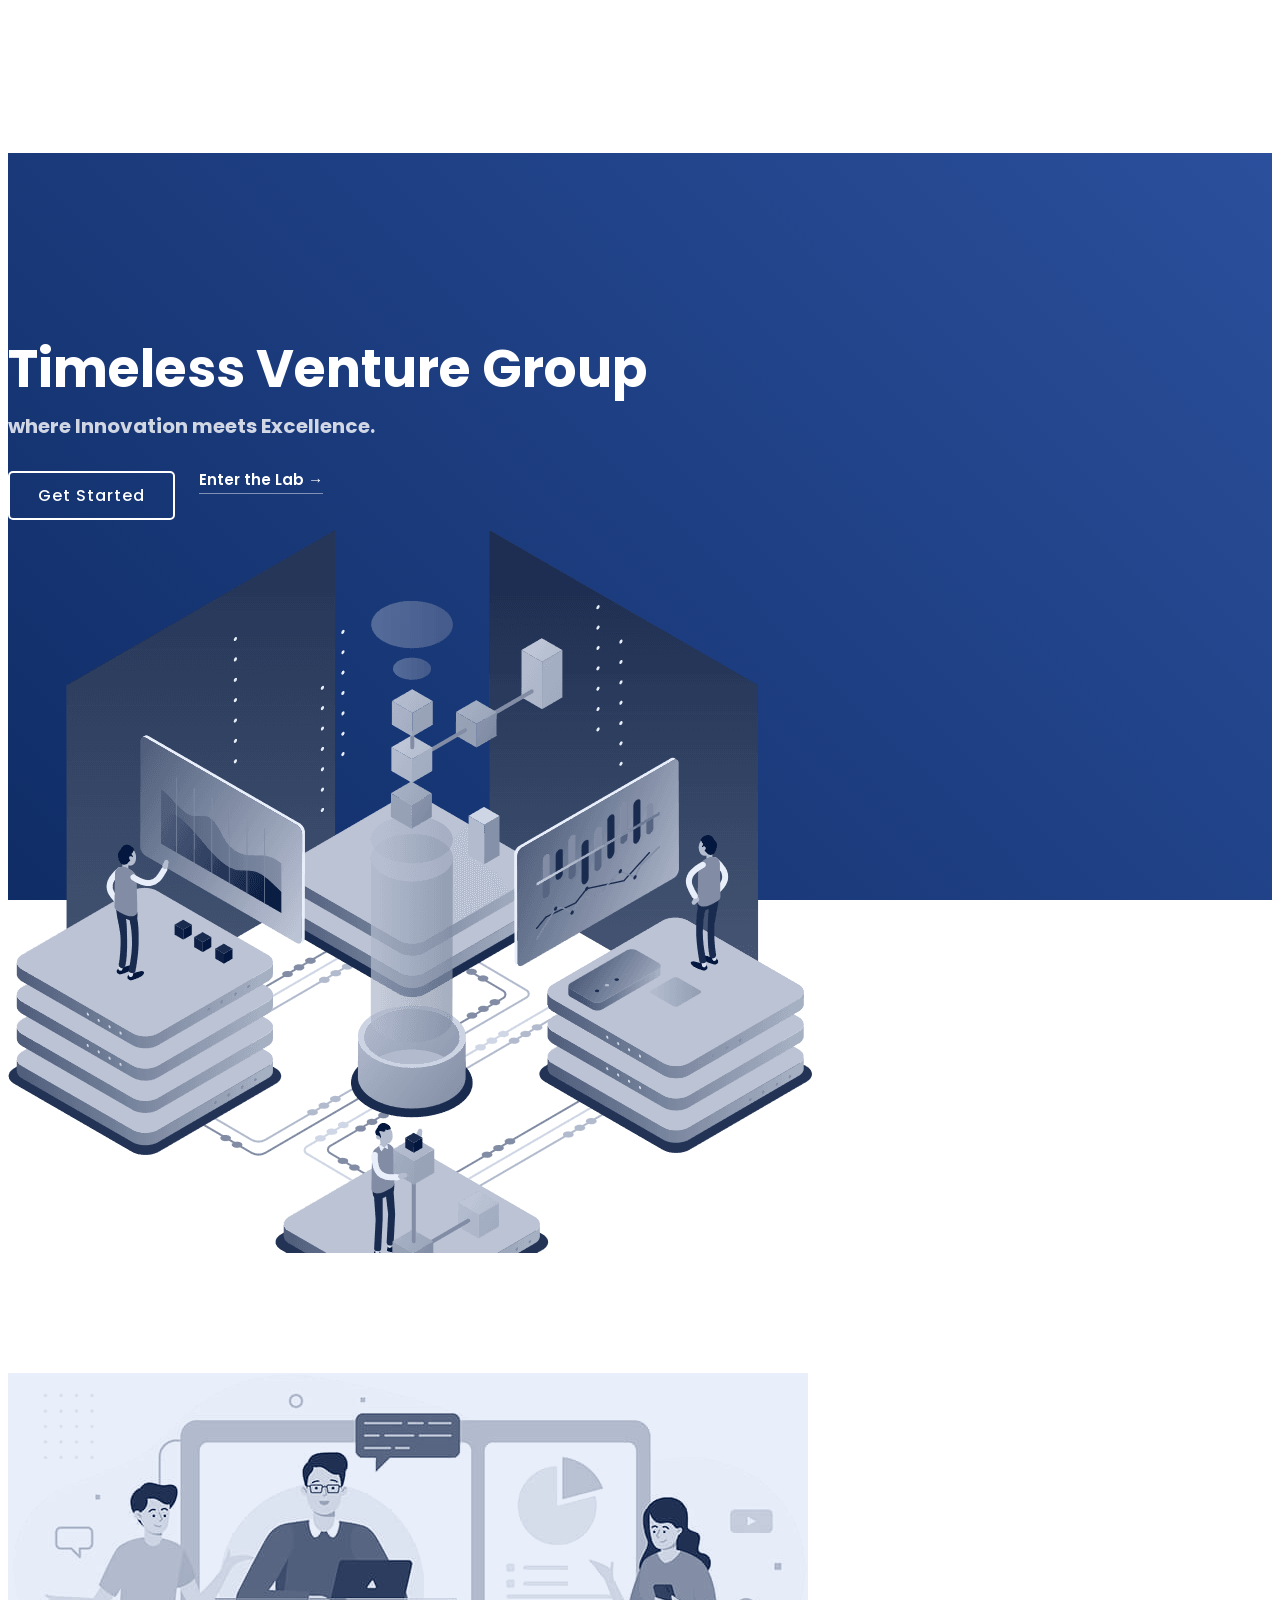
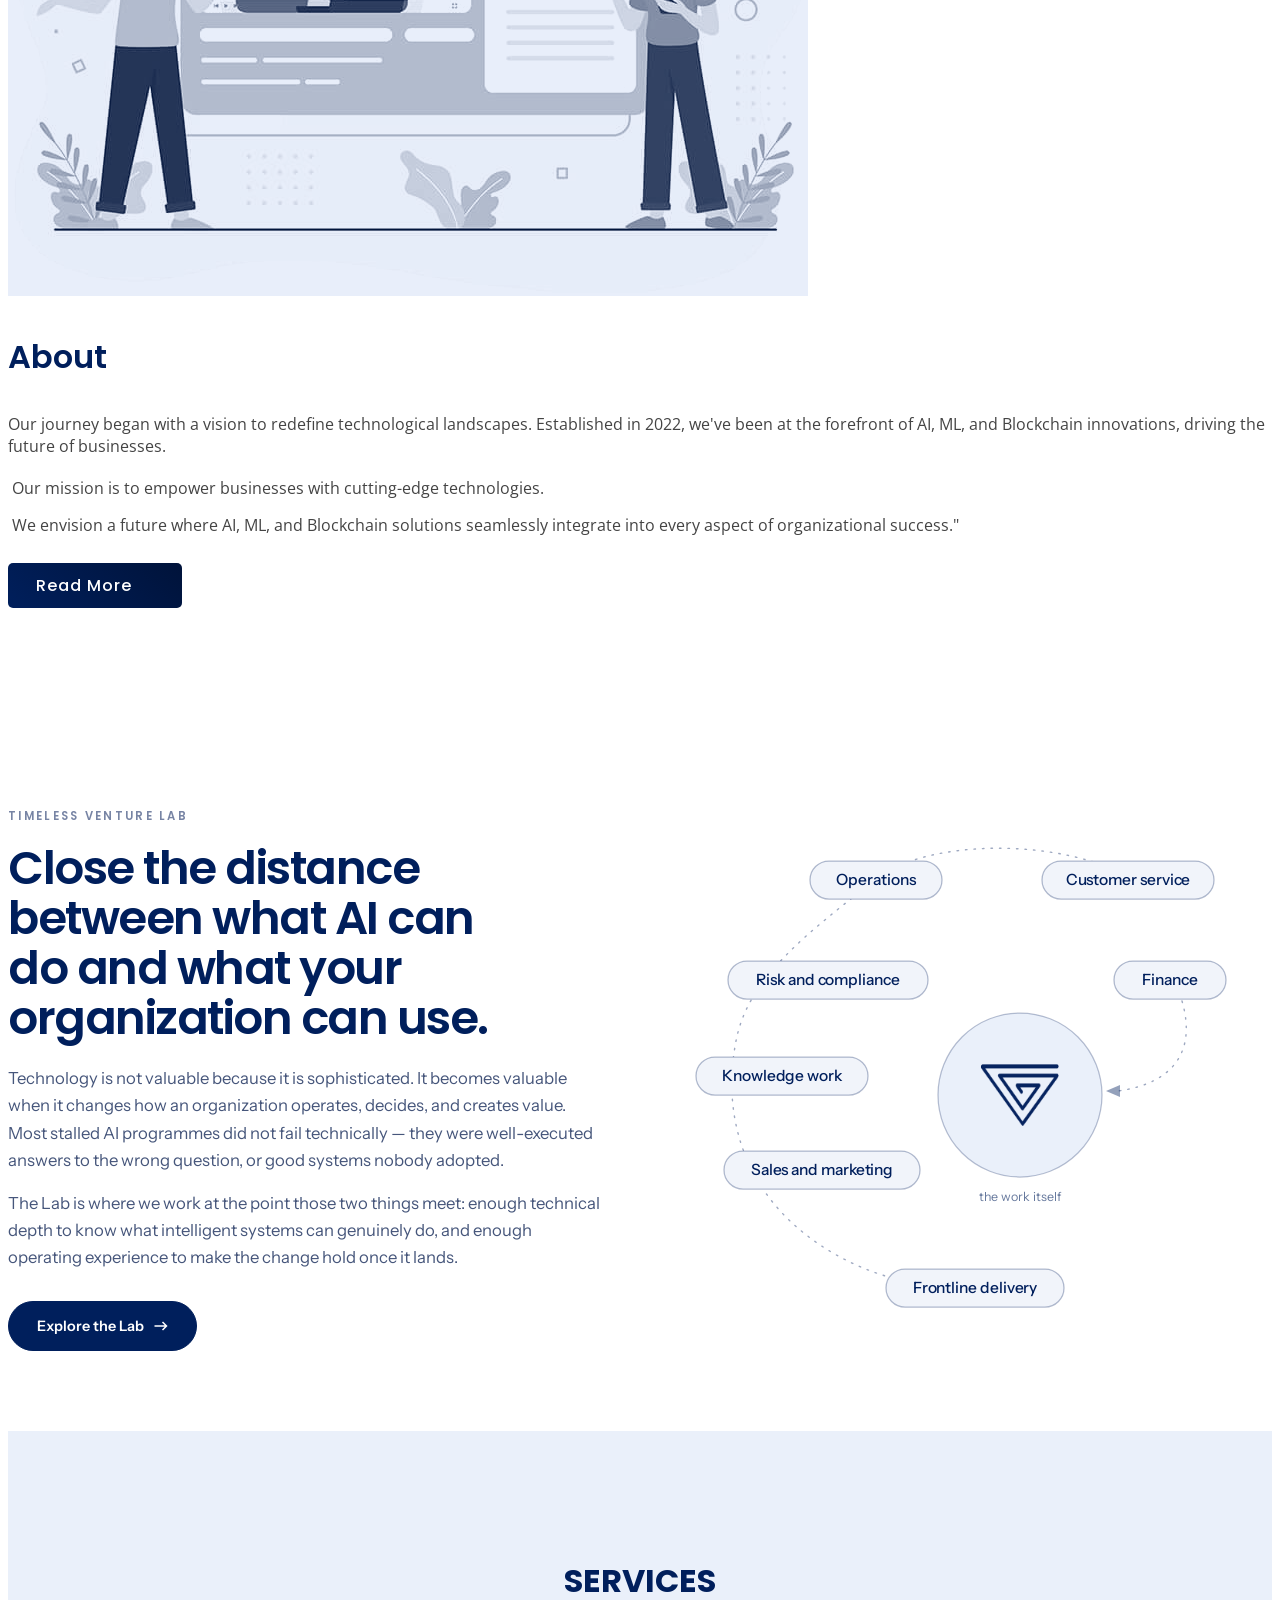
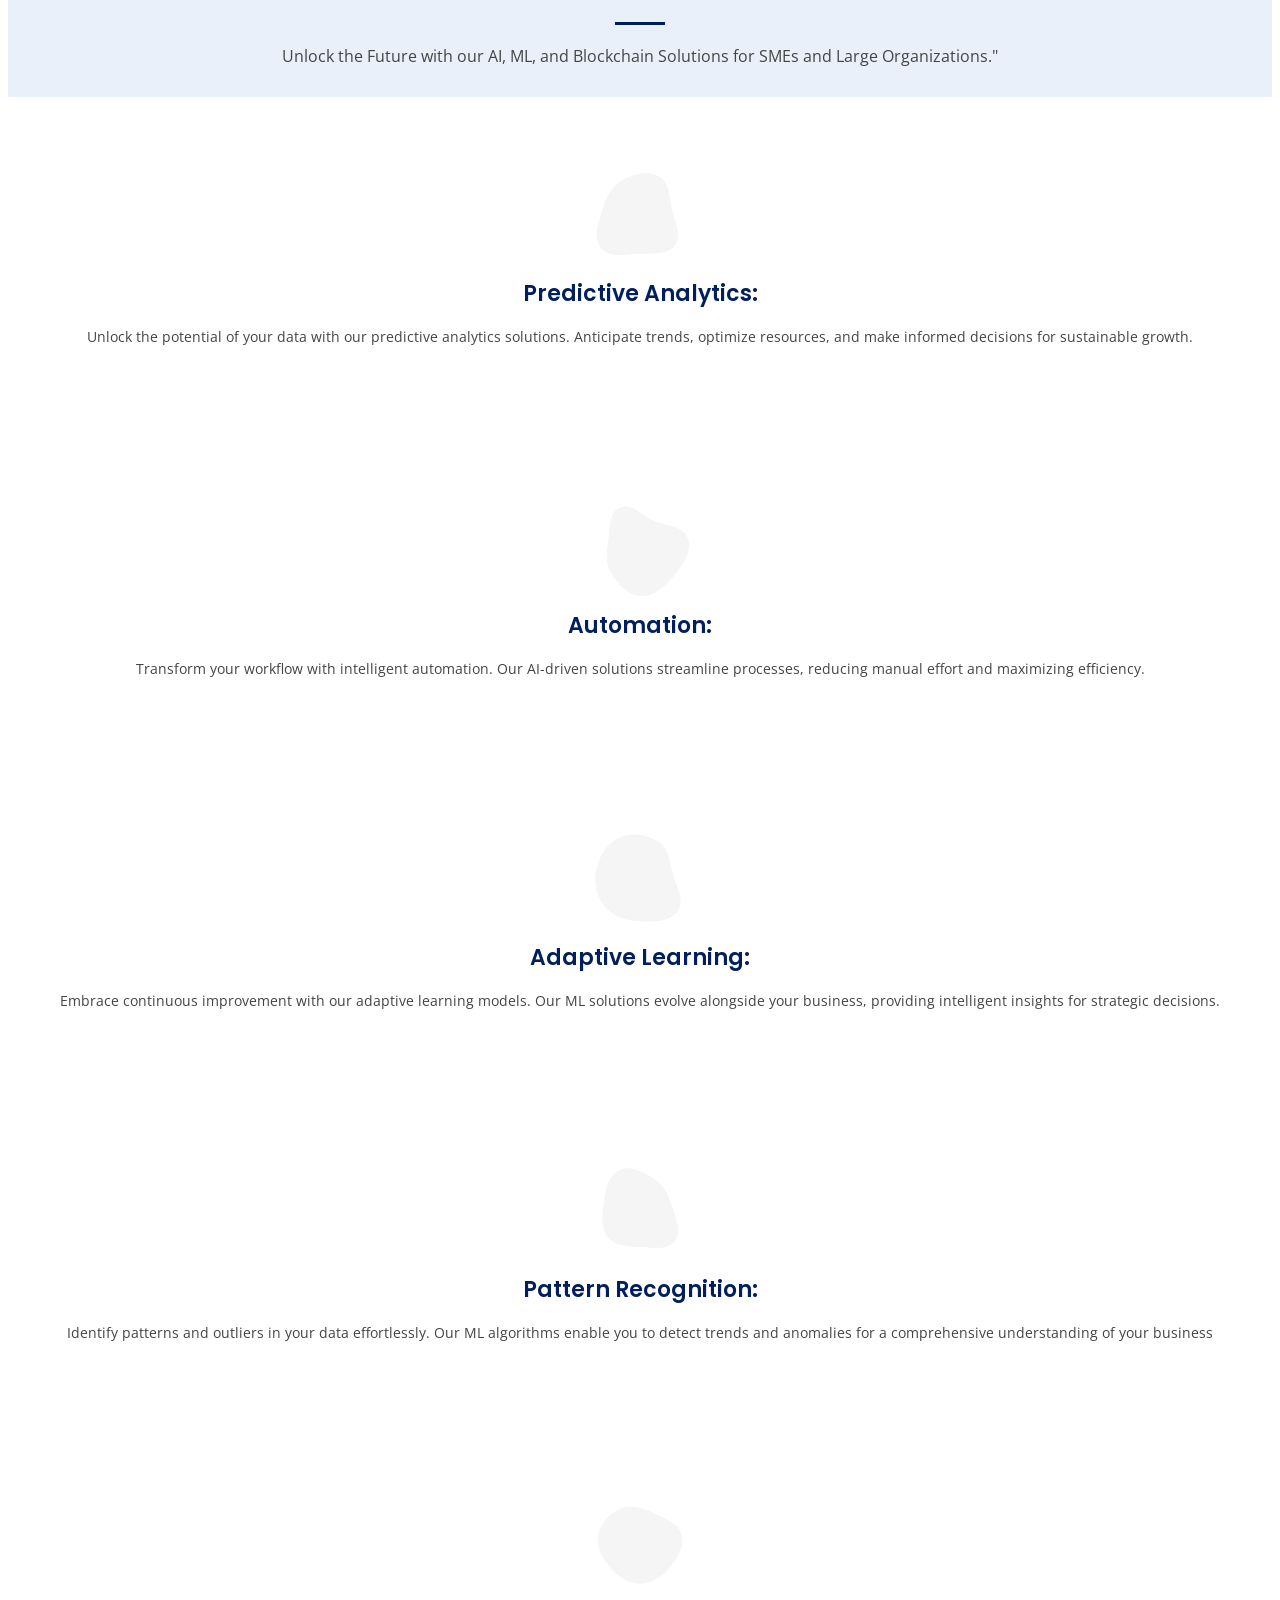
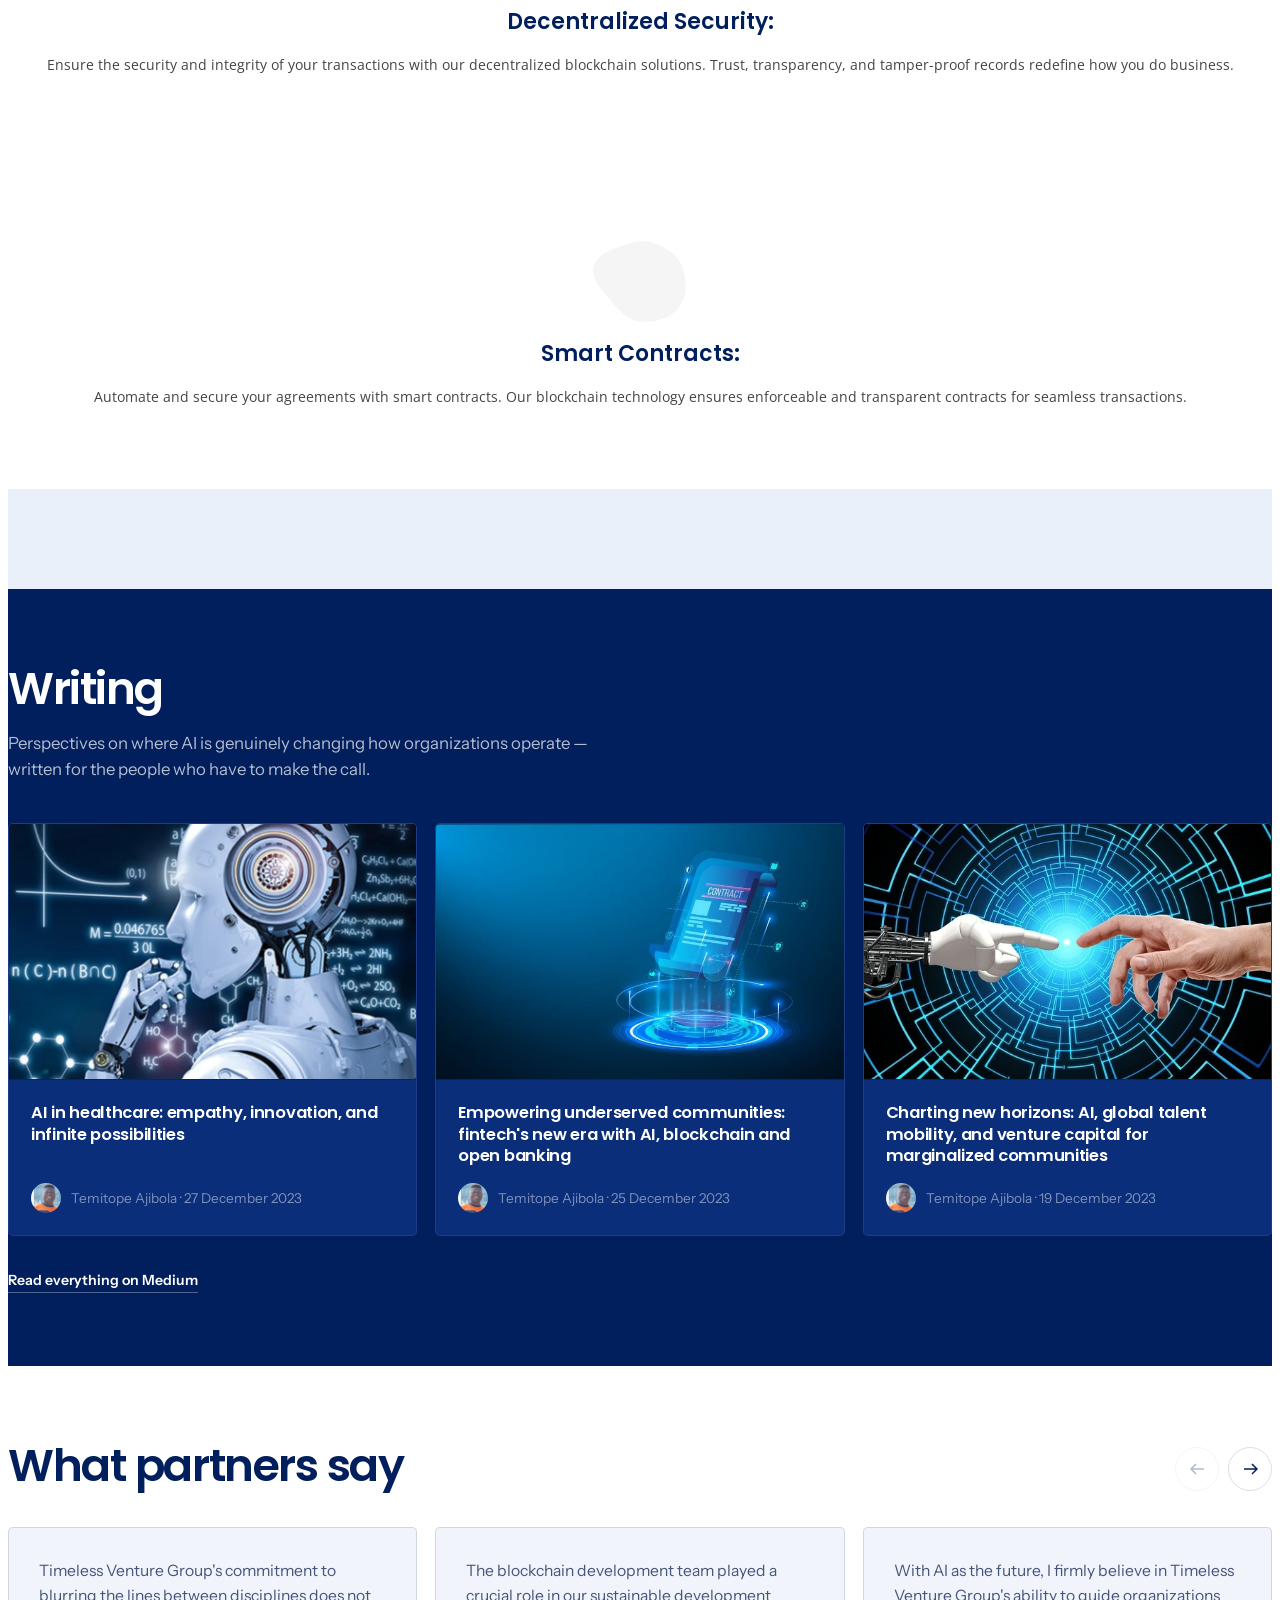
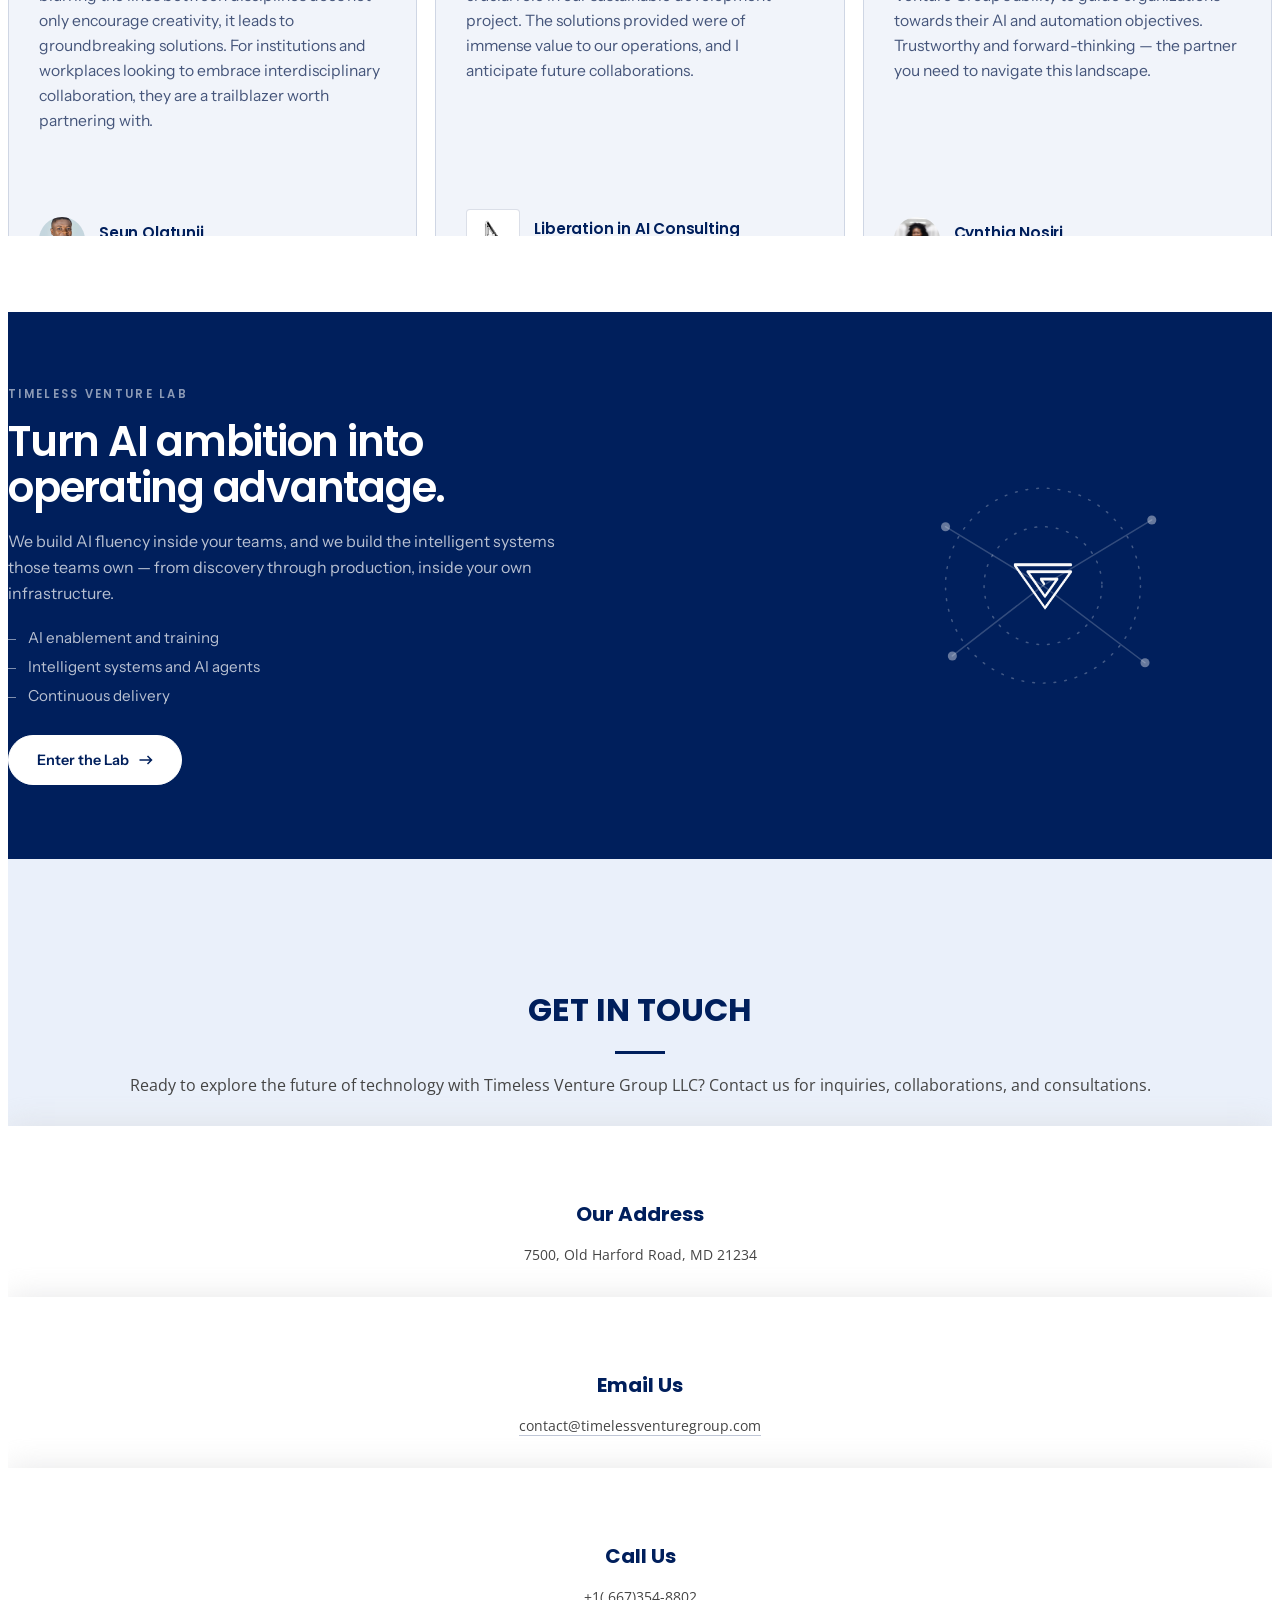
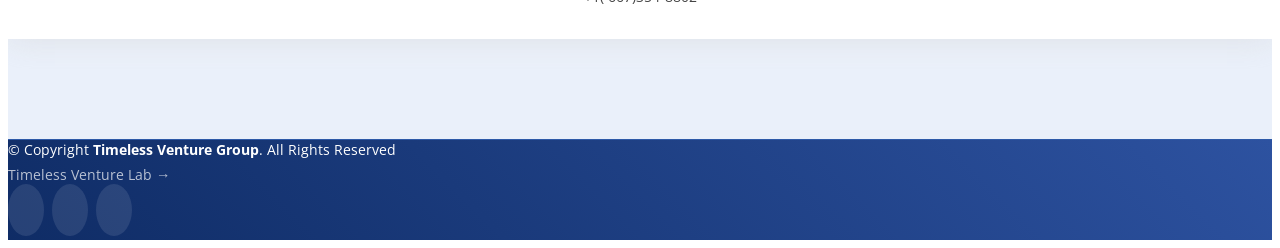
==== commit 67991a62: "update" ====
--- a/index.html
+++ b/index.html
@@ -96,6 +96,66 @@
     .tvcta__btn:hover svg{transform:translateX(4px)}
     .tvcta__art svg{width:100%; height:auto; max-width:340px; margin-inline:auto; display:block}
 
+
+    /* ---- Writing (navy) ---- */
+    .tvw{background:#001F5C; color:#fff; padding:76px 0}
+    .tvw__h{font-family:"Poppins",sans-serif; font-weight:600; font-size:clamp(1.9rem,3.6vw,2.8rem);
+      letter-spacing:-.032em; line-height:1.08; color:#fff; margin:0 0 16px}
+    .tvw__lede{font-family:"Instrument Sans",Arial,sans-serif; color:rgba(255,255,255,.7);
+      font-size:1.05rem; line-height:1.6; max-width:56ch; margin:0 0 40px}
+    .tvw__grid{display:grid; grid-template-columns:1fr; gap:18px}
+    @media (min-width:768px){.tvw__grid{grid-template-columns:repeat(2,1fr)}}
+    @media (min-width:1100px){.tvw__grid{grid-template-columns:repeat(3,1fr)}}
+    .tvw__post{display:flex; flex-direction:column; height:100%; text-decoration:none;
+      background:#0A2E7A; border:1px solid rgba(255,255,255,.07); border-radius:5px;
+      overflow:hidden; transition:border-color .25s}
+    .tvw__post:hover{border-color:rgba(255,255,255,.3)}
+    .tvw__img{display:block; aspect-ratio:16/10; overflow:hidden; background:#00133A;
+      border-bottom:1px solid rgba(255,255,255,.07)}
+    .tvw__img img{width:100%; height:100%; object-fit:cover; display:block}
+    .tvw__body{display:flex; flex-direction:column; gap:14px; padding:22px; flex:1}
+    .tvw__title{font-family:"Poppins",sans-serif; font-weight:600; font-size:1.03rem;
+      line-height:1.32; letter-spacing:-.018em; color:#fff}
+    .tvw__meta{margin-top:auto; display:flex; align-items:center; gap:10px;
+      font-family:"Instrument Sans",Arial,sans-serif; font-size:.85rem; color:rgba(255,255,255,.47)}
+    .tvw__meta img{width:30px; height:30px; border-radius:50%; object-fit:cover; flex:none}
+    .tvw__more{margin:34px 0 0}
+    .tvw__more a{font-family:"Instrument Sans",Arial,sans-serif; font-weight:600; font-size:.88rem;
+      color:#fff; text-decoration:none; border-bottom:1px solid rgba(255,255,255,.3);
+      padding-bottom:3px; transition:border-color .25s}
+    .tvw__more a:hover{border-color:#fff; color:#fff}
+
+    /* ---- What partners say (white) ---- */
+    .tvq{background:#fff; padding:76px 0}
+    .tvq__head{display:flex; align-items:flex-end; justify-content:space-between;
+      gap:24px; flex-wrap:wrap; margin-bottom:36px}
+    .tvq__h{font-family:"Poppins",sans-serif; font-weight:600; font-size:clamp(1.9rem,3.6vw,2.8rem);
+      letter-spacing:-.032em; line-height:1.08; color:#001F5C; margin:0}
+    .tvq__nav{display:flex; gap:9px; flex:none}
+    .tvq__btn{width:44px; height:44px; border-radius:50%; border:1px solid rgba(0,31,92,.14);
+      background:transparent; color:#001F5C; display:grid; place-items:center; cursor:pointer;
+      transition:background-color .2s, border-color .2s, opacity .2s}
+    .tvq__btn:hover:not(:disabled){background:rgba(0,31,92,.06); border-color:#001F5C}
+    .tvq__btn:disabled{opacity:.3; cursor:default}
+    .tvq__track{display:flex; gap:18px; overflow-x:auto; scroll-snap-type:x mandatory;
+      scrollbar-width:none; -ms-overflow-style:none; padding-bottom:4px}
+    .tvq__track::-webkit-scrollbar{display:none}
+    .tvq__item{scroll-snap-align:start; flex:0 0 min(86vw,25rem)}
+    @media (min-width:820px){.tvq__item{flex-basis:calc((100% - 18px)/2)}}
+    @media (min-width:1140px){.tvq__item{flex-basis:calc((100% - 36px)/3)}}
+    .tvq__card{margin:0; height:100%; display:flex; flex-direction:column; gap:22px;
+      background:#F1F4FA; border:1px solid rgba(0,31,92,.14); border-radius:5px; padding:30px}
+    .tvq__card blockquote{margin:0; font-family:"Instrument Sans",Arial,sans-serif;
+      font-size:.98rem; line-height:1.6; color:#46567B}
+    .tvq__who{display:flex; align-items:center; gap:14px; margin-top:auto}
+    .tvq__who img{width:46px; height:46px; border-radius:50%; object-fit:cover; flex:none; background:#fff}
+    .tvq__who img.tvq__logo{border-radius:4px; object-fit:contain; padding:3px; border:1px solid rgba(0,31,92,.14)}
+    .tvq__name{display:block; font-family:"Poppins",sans-serif; font-weight:600; font-size:.95rem;
+      color:#001F5C; letter-spacing:-.012em}
+    .tvq__role{display:block; font-family:"Instrument Sans",Arial,sans-serif; font-size:.83rem; color:#7784A4}
+
+    .contact .info-box p a{color:inherit; text-decoration:none; border-bottom:1px solid rgba(0,31,92,.25)}
+    .contact .info-box p a:hover{border-color:#001F5C}
     .footer-lab{margin-top:6px}
     .footer-lab a{color:rgba(255,255,255,.7); font-size:.9rem; text-decoration:none}
     .footer-lab a:hover{color:#fff}
@@ -120,9 +180,9 @@
           <li><a class="nav-link scrollto" href="#about">About</a></li>
           <li><a class="nav-link scrollto" href="#services">Services</a></li>
           <li><a class="nav-link" href="lab.html">The Lab</a></li>
-          <li><a class="nav-link scrollto" href="#recent-posts">Blog</a></li>
+          <li><a class="nav-link scrollto" href="#writing">Writing</a></li>
           <li><a class="nav-link scrollto" href="#contact">Contact</a></li>
-          <li><a class="getstarted scrollto" href="#about">Get Started</a></li>
+          <li><a class="getstarted scrollto" href="#contact">Start a conversation</a></li>
         </ul>
         <i class="bi bi-list mobile-nav-toggle"></i>
       </nav><!-- .navbar -->
@@ -338,90 +398,38 @@
     <!-- End Clients Section -->
 
      <!-- ======= Testimonials Section ======= -->
-    <section id="testimonials" class="testimonials section-bg">
+    <!-- ======= Writing ======= -->
+    <section id="writing" class="tvw">
       <div class="container" data-aos="fade-up">
-
-        <div class="section-title">
-          <h2>Clients and Partners</h2>
-          <p>
-            Timeless Venture Group LLC is proud to collaborate with industry leaders in AI, ML, and Blockchain. Together, we shape the future of technological advancements.
-          </p>
-        </div>
-
-        <div class="testimonials-slider swiper" data-aos="fade-up" data-aos-delay="100">
-          <div class="swiper-wrapper">
-
-            <div class="swiper-slide">
-              <div class="testimonial-item">
-                <p>
-                  <i class="bx bxs-quote-alt-left quote-icon-left"></i>
-             Timeless Venture Group commitment to blurring the lines between disciplines not only encourages creativity but also leads to groundbreaking solutions. For academic institutions and workplaces seeking to embrace interdisciplinary collaboration and drive innovation forward, Timeless Venture Group is undoubtedly a trailblazer worth partnering with.
-                  <i class="bx bxs-quote-alt-right quote-icon-right"></i>
-                </p>
-                <img src="assets/img/seun.jpeg" class="testimonial-img" alt="">
-                <h3>Seun Olatunji</h3>
-                <h4>Creative Team Lead</h4>
-              </div>
-            </div><!-- End testimonial item -->
-
-            <div class="swiper-slide">
-              <div class="testimonial-item">
-                <p>
-                  <i class="bx bxs-quote-alt-left quote-icon-left"></i>
-            The blockchain development team at Timeless Venture Group played a crucial role in the development of our sustainable development project. The solutions provided were of immense value to our operations. I eagerly anticipate future collaborations with this company.
-                  <i class="bx bxs-quote-alt-right quote-icon-right"></i>
-                </p>
-                <img src="assets/img/tm5.jpeg" class="testimonial-img" alt="">
-                <h3>Liberation in AI Consulting</h3>
-                <h4>Founder</h4>
-              </div>
-            </div><!-- End testimonial item -->
-
-            <div class="swiper-slide">
-              <div class="testimonial-item">
-                <p>
-                  <i class="bx bxs-quote-alt-left quote-icon-left"></i>
-         With AI as the future, I firmly believe in Timeless Venture Group’s ability to guide organizations towards their AI and automation objectives. Trustworthy and forward-thinking, Timeless Venture Group is the partner you need to navigate the transformative landscape of AI seamlessly.
-                  <i class="bx bxs-quote-alt-right quote-icon-right"></i>
-                </p>
-                <img src="assets/img/tm3.jpeg" class="testimonial-img" alt="">
-                <h3>Cynthia Nosiri</h3>
-                <h4>AI researcher</h4>
-              </div>
-            </div><!-- End testimonial item -->
-
-            <div class="swiper-slide">
-              <div class="testimonial-item">
-                <p>
-                  <i class="bx bxs-quote-alt-left quote-icon-left"></i>
-            Working with the team at Timeless Venture Group feels like having true partners who are invested in one another's success. I couldn't be happier with our results!
-                  <i class="bx bxs-quote-alt-right quote-icon-right"></i>
-                </p>
-                <img src="assets/img/tm4.jpeg" class="testimonial-img" alt="">
-                <h3>Akintunde Opaleye</h3>
-                <h4>CEO, ThinkNodes</h4>
-              </div>
-            </div><!-- End testimonial item -->
-
-            <div class="swiper-slide">
-              <div class="testimonial-item">
-                <p>
-                  <i class="bx bxs-quote-alt-left quote-icon-left"></i>
-         Timeless Venture Group provides exceptional AI, ML and Blockchain services, establishing themselves as a trusted partner beyond mere technology providers.
-                  <i class="bx bxs-quote-alt-right quote-icon-right"></i>
-                </p>
-                <img src="assets/img/tm2.jpeg" class="testimonial-img" alt="">
-                <h3>Yomi Aderibigbe </h3>
-                <h4>Founder, Megalf Global Network</h4>
-              </div>
-            </div><!-- End testimonial item -->
-
-          </div>
-          <div class="swiper-pagination"></div>
-        </div>
-
-      </div>
-    </section><!-- End Testimonials Section -->
+        <h2 class="tvw__h">Writing</h2>
+        <p class="tvw__lede">Perspectives on where AI is genuinely changing how organizations
+          operate &mdash; written for the people who have to make the call.</p>
+        <div class="tvw__grid">
+          <a class="tvw__post" href="https://medium.com/@temitopeajibola7/ai-in-healthcare-a-symphony-of-empathy-innovation-and-infinite-possibilities-03b1ea86a6bb" target="_blank" rel="noopener">
+            <span class="tvw__img"><img src="assets/img/ai-1.webp" alt="" loading="lazy"></span>
+            <span class="tvw__body">
+              <span class="tvw__title">AI in healthcare: empathy, innovation, and infinite possibilities</span>
+              <span class="tvw__meta"><img src="assets/img/author.webp" alt="" loading="lazy" width="30" height="30"> Temitope Ajibola &middot; 27 December 2023</span>
+            </span>
+          </a>
+          <a class="tvw__post" href="https://medium.com/@temitopeajibola7/empowering-underserved-communities-fintechs-new-era-with-ai-blockchain-and-open-banking-2f6745ec61ee" target="_blank" rel="noopener">
+            <span class="tvw__img"><img src="assets/img/ai-2.jpeg" alt="" loading="lazy"></span>
+            <span class="tvw__body">
+              <span class="tvw__title">Empowering underserved communities: fintech's new era with AI, blockchain and open banking</span>
+              <span class="tvw__meta"><img src="assets/img/author.webp" alt="" loading="lazy" width="30" height="30"> Temitope Ajibola &middot; 25 December 2023</span>
+            </span>
+          </a>
+          <a class="tvw__post" href="https://medium.com/@temitopeajibola7/charting-new-horizons-a-deep-dive-into-ai-global-talent-mobility-and-venture-capital-for-dec7f338a52c" target="_blank" rel="noopener">
+            <span class="tvw__img"><img src="assets/img/ai-3.webp" alt="" loading="lazy"></span>
+            <span class="tvw__body">
+              <span class="tvw__title">Charting new horizons: AI, global talent mobility, and venture capital for marginalized communities</span>
+              <span class="tvw__meta"><img src="assets/img/author.webp" alt="" loading="lazy" width="30" height="30"> Temitope Ajibola &middot; 19 December 2023</span>
+            </span>
+          </a>
+        </div>
+        <p class="tvw__more"><a href="https://medium.com/@temitopeajibola7" target="_blank" rel="noopener">Read everything on Medium</a></p>
+      </div>
+    </section><!-- End Writing -->
 
 
     <!-- Team Section - Home Page -->
@@ -457,97 +465,84 @@
     
 
     <!-- Recent-posts Section - Home Page -->
-    <section id="recent-posts" class="recent-posts">
-
-      <!--  Section Title -->
-      <div class="container section-title" data-aos="fade-up">
-        <h2>Stay Informed</h2>
-        <p>
-          Explore our blog for the latest insights, trends, and news in the world of AI, ML, and Blockchain. Stay ahead of the curve with our expert analysis and thought leadership.
-        </p>
-      </div><!-- End Section Title -->
-
-      <div class="container">
-
-        <div class="row gy-4">
-
-          <div class="col-xl-4 col-md-6" data-aos="fade-up" data-aos-delay="100">
-            <article>
-
-              <div class="post-img">
-                <img src="assets/img/ai-1.png" alt="" class="img-fluid">
-              </div>
-
-              <h3 class="title">
-                <a href="https://medium.com/@temitopeajibola7/ai-in-healthcare-a-symphony-of-empathy-innovation-and-infinite-possibilities-03b1ea86a6bb">AI in Healthcare: A Symphony of Empathy, Innovation, and Infinite Possibilities</a>
-              </h3>
-
-              <div class="d-flex align-items-center">
-                <img src="assets/img/tm30.jpeg" alt="" class="img-fluid post-author-img flex-shrink-0">
-                <div class="post-meta">
-                  <p class="post-author">Temitope Ajibola</p>
-                  <p class="post-date">
-                    <time datetime="2022-01-01">Dec 27, 2023</time>
-                  </p>
-                </div>
-              </div>
-
-            </article>
-          </div><!-- End post list item -->
-
-          <div class="col-xl-4 col-md-6" data-aos="fade-up" data-aos-delay="200">
-            <article>
-
-              <div class="post-img">
-                <img src="assets/img/ai-2.jpeg" alt="" class="img-fluid">
-              </div>
-
-              <h3 class="title">
-                <a href="https://medium.com/@temitopeajibola7/empowering-underserved-communities-fintechs-new-era-with-ai-blockchain-and-open-banking-2f6745ec61ee">Empowering Underserved Communities: Fintech’s New Era with AI, Blockchain, and Open Banking</a>
-              </h3>
-
-              <div class="d-flex align-items-center">
-                <img src="assets/img/tm30.jpeg" alt="" class="img-fluid post-author-img flex-shrink-0">
-                <div class="post-meta">
-                  <p class="post-author">Temitope Ajibola</p>
-                  <p class="post-date">
-                    <time datetime="2022-01-01">Dec 25, 2023</time>
-                  </p>
-                </div>
-              </div>
-
-            </article>
-          </div><!-- End post list item -->
-
-          <div class="col-xl-4 col-md-6" data-aos="fade-up" data-aos-delay="300">
-            <article>
-
-              <div class="post-img">
-                <img src="assets/img/ai-3.webp" alt="" class="img-fluid">
-              </div>
-
-              <h2 class="title">
-                <a href="https://medium.com/@temitopeajibola7/charting-new-horizons-a-deep-dive-into-ai-global-talent-mobility-and-venture-capital-for-dec7f338a52c">Charting New Horizons: A Deep Dive into AI, Global Talent Mobility, and Venture Capital for Marginalized Communities</a>
-              </h2>
-
-              <div class="d-flex align-items-center">
-                <img src="assets/img/tm30.jpeg" alt="" class="img-fluid post-author-img flex-shrink-0">
-                <div class="post-meta">
-                  <p class="post-author">Temitope Ajibola</p>
-                  <p class="post-date">
-                    <time datetime="2022-01-01">Dec 19, 2023</time>
-                  </p>
-                </div>
-              </div>
-
-            </article>
-          </div><!-- End post list item -->
-
-        </div><!-- End recent posts list -->
-
-      </div>
-
-    </section><!-- End Recent-posts Section -->
+    <!-- ======= What partners say ======= -->
+    <section id="partners" class="tvq">
+      <div class="container" data-aos="fade-up">
+        <div class="tvq__head">
+          <h2 class="tvq__h">What partners say</h2>
+          <div class="tvq__nav">
+            <button class="tvq__btn" type="button" data-tvq-prev aria-label="Previous testimonial">
+              <svg width="15" height="12" viewBox="0 0 15 12" aria-hidden="true"><path d="M6 1L1 6l5 5M1 6h13" stroke="currentColor" stroke-width="1.5" fill="none"/></svg>
+            </button>
+            <button class="tvq__btn" type="button" data-tvq-next aria-label="Next testimonial">
+              <svg width="15" height="12" viewBox="0 0 15 12" aria-hidden="true"><path d="M9 1l5 5-5 5M14 6H1" stroke="currentColor" stroke-width="1.5" fill="none"/></svg>
+            </button>
+          </div>
+        </div>
+        <div class="tvq__track" data-tvq-track tabindex="0" role="group" aria-label="Partner testimonials">
+          <div class="tvq__item">
+            <figure class="tvq__card">
+              <blockquote>Timeless Venture Group's commitment to blurring the lines between disciplines does not only encourage creativity, it leads to groundbreaking solutions. For institutions and workplaces looking to embrace interdisciplinary collaboration, they are a trailblazer worth partnering with.</blockquote>
+              <figcaption class="tvq__who">
+                <img class="" src="assets/img/v-seun.webp" alt="" loading="lazy" width="46" height="46">
+                <span>
+                  <span class="tvq__name">Seun Olatunji</span>
+                  <span class="tvq__role">Creative Team Lead</span>
+                </span>
+              </figcaption>
+            </figure>
+          </div>
+          <div class="tvq__item">
+            <figure class="tvq__card">
+              <blockquote>The blockchain development team played a crucial role in our sustainable development project. The solutions provided were of immense value to our operations, and I anticipate future collaborations.</blockquote>
+              <figcaption class="tvq__who">
+                <img class="tvq__logo" src="assets/img/client-liberation.webp" alt="" loading="lazy" width="46" height="46">
+                <span>
+                  <span class="tvq__name">Liberation in AI Consulting</span>
+                  <span class="tvq__role">Founder</span>
+                </span>
+              </figcaption>
+            </figure>
+          </div>
+          <div class="tvq__item">
+            <figure class="tvq__card">
+              <blockquote>With AI as the future, I firmly believe in Timeless Venture Group's ability to guide organizations towards their AI and automation objectives. Trustworthy and forward-thinking &mdash; the partner you need to navigate this landscape.</blockquote>
+              <figcaption class="tvq__who">
+                <img class="" src="assets/img/v-cynthia.webp" alt="" loading="lazy" width="46" height="46">
+                <span>
+                  <span class="tvq__name">Cynthia Nosiri</span>
+                  <span class="tvq__role">AI Researcher</span>
+                </span>
+              </figcaption>
+            </figure>
+          </div>
+          <div class="tvq__item">
+            <figure class="tvq__card">
+              <blockquote>Working with the team feels like having true partners who are invested in one another's success. I could not be happier with our results.</blockquote>
+              <figcaption class="tvq__who">
+                <img class="" src="assets/img/v-akintunde.webp" alt="" loading="lazy" width="46" height="46">
+                <span>
+                  <span class="tvq__name">Akintunde Opaleye</span>
+                  <span class="tvq__role">CEO, ThinkNodes</span>
+                </span>
+              </figcaption>
+            </figure>
+          </div>
+          <div class="tvq__item">
+            <figure class="tvq__card">
+              <blockquote>Timeless Venture Group provides exceptional AI, ML and blockchain services, establishing themselves as a trusted partner rather than merely a technology provider.</blockquote>
+              <figcaption class="tvq__who">
+                <img class="" src="assets/img/v-yomi.webp" alt="" loading="lazy" width="46" height="46">
+                <span>
+                  <span class="tvq__name">Yomi Aderibigbe</span>
+                  <span class="tvq__role">Founder, Megalf Global Network</span>
+                </span>
+              </figcaption>
+            </figure>
+          </div>
+        </div>
+      </div>
+    </section><!-- End What partners say -->
 
  
     <!-- ======= Enter the Lab (closing) ======= -->
@@ -620,7 +615,7 @@
             <div class="info-box  mb-4">
               <i class="bx bx-envelope"></i>
               <h3>Email Us</h3>
-              <p>contact@timelessventuregroup.com</p>
+              <p><a href="mailto:contact@timelessventuregroup.com">contact@timelessventuregroup.com</a></p>
             </div>
           </div>
 
@@ -673,11 +668,38 @@
   <script src="assets/vendor/glightbox/js/glightbox.min.js"></script>
   <script src="assets/vendor/isotope-layout/isotope.pkgd.min.js"></script>
   <script src="assets/vendor/swiper/swiper-bundle.min.js"></script>
-  <script src="assets/vendor/php-email-form/validate.js"></script>
 
   <!-- Template Main JS File -->
   <script src="assets/js/main.js"></script>
 
+  <!-- Partner-quote rail -->
+  <script>
+  (function(){
+    var track = document.querySelector('[data-tvq-track]');
+    if(!track) return;
+    var prev = document.querySelector('[data-tvq-prev]');
+    var next = document.querySelector('[data-tvq-next]');
+    var reduce = window.matchMedia('(prefers-reduced-motion: reduce)').matches;
+    var items = Array.prototype.slice.call(track.children);
+    function step(){
+      if(items.length < 2) return track.clientWidth;
+      return Math.max(1, items[1].offsetLeft - items[0].offsetLeft);
+    }
+    function sync(){
+      var max = track.scrollWidth - track.clientWidth;
+      prev.disabled = track.scrollLeft <= 2;
+      next.disabled = track.scrollLeft >= max - 2;
+      prev.parentNode.style.display = (max <= 2) ? 'none' : 'flex';
+    }
+    prev.addEventListener('click', function(){ track.scrollBy({left:-step(), behavior: reduce?'auto':'smooth'}); });
+    next.addEventListener('click', function(){ track.scrollBy({left: step(), behavior: reduce?'auto':'smooth'}); });
+    track.addEventListener('scroll', function(){ clearTimeout(track._t); track._t = setTimeout(sync, 60); });
+    window.addEventListener('resize', function(){ clearTimeout(track._r); track._r = setTimeout(sync, 150); });
+    sync();
+  })();
+  </script>
+
+
 </body>
 
 </html>
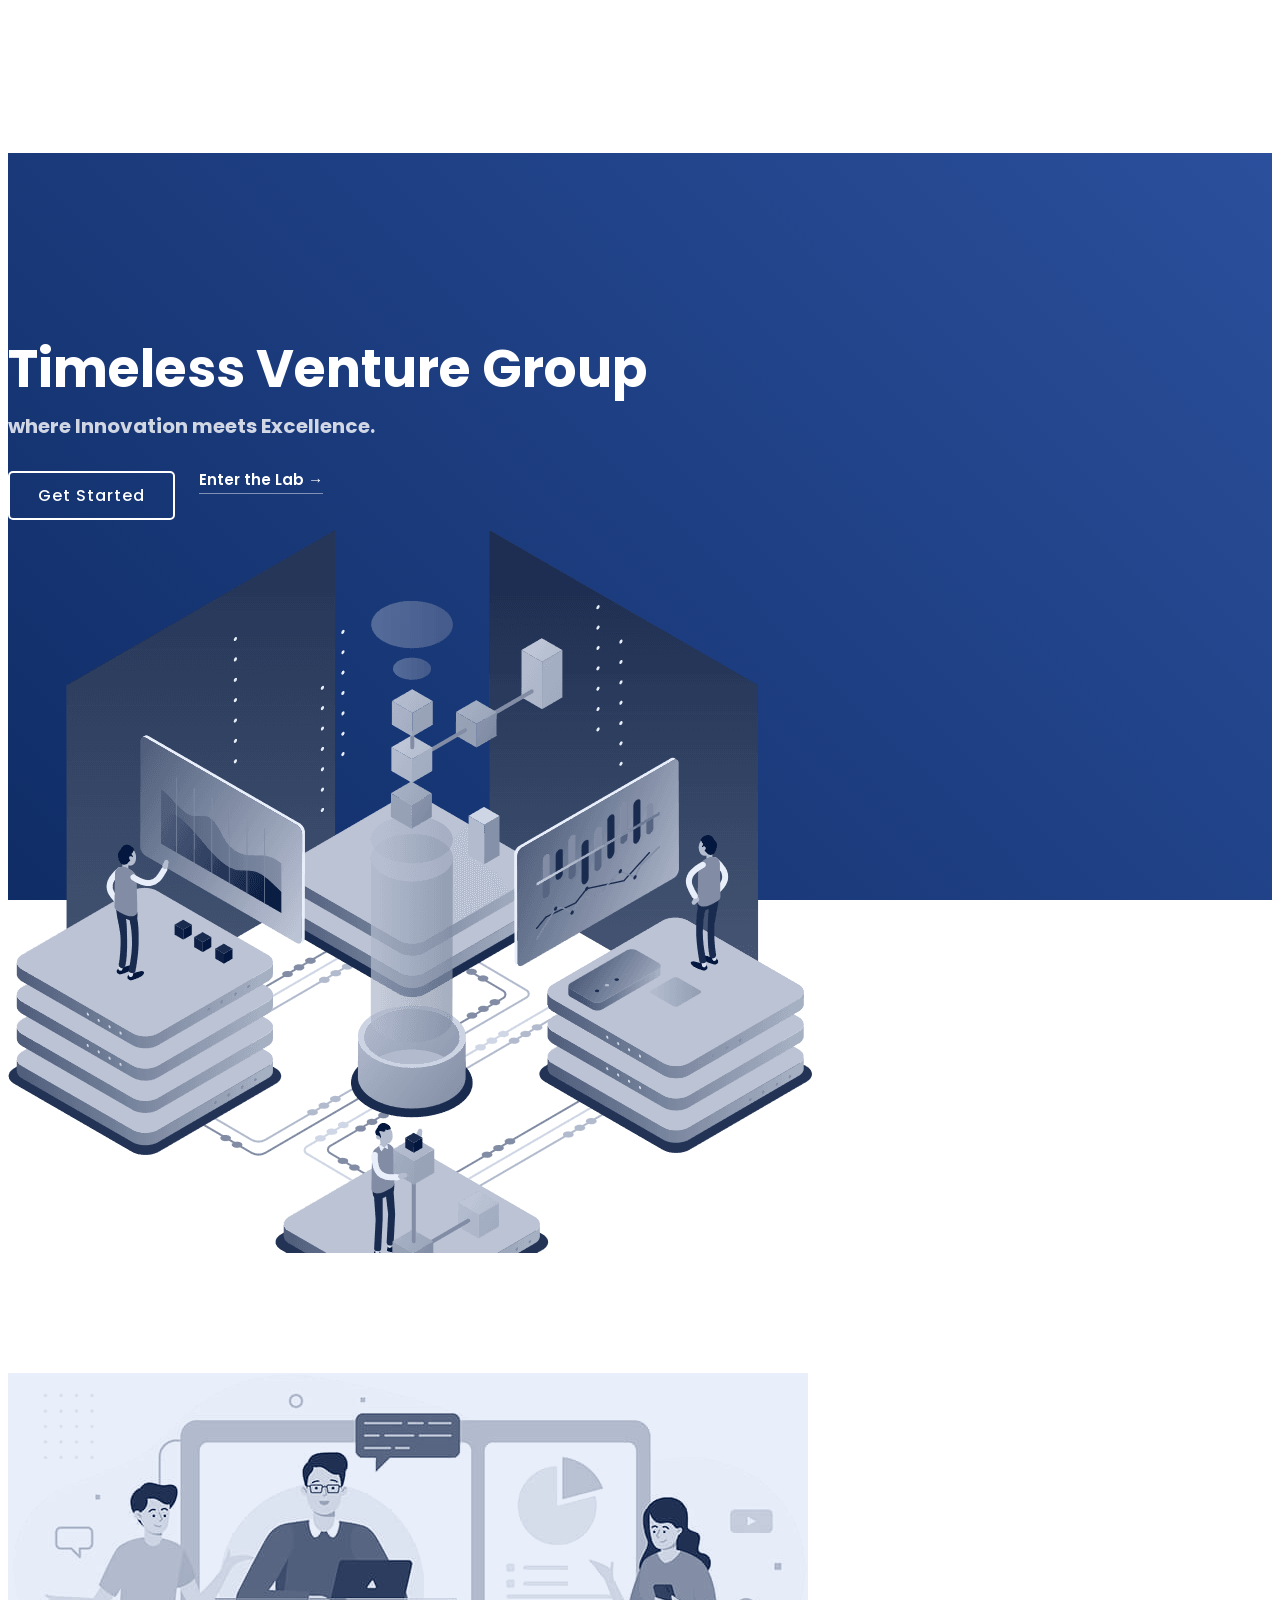
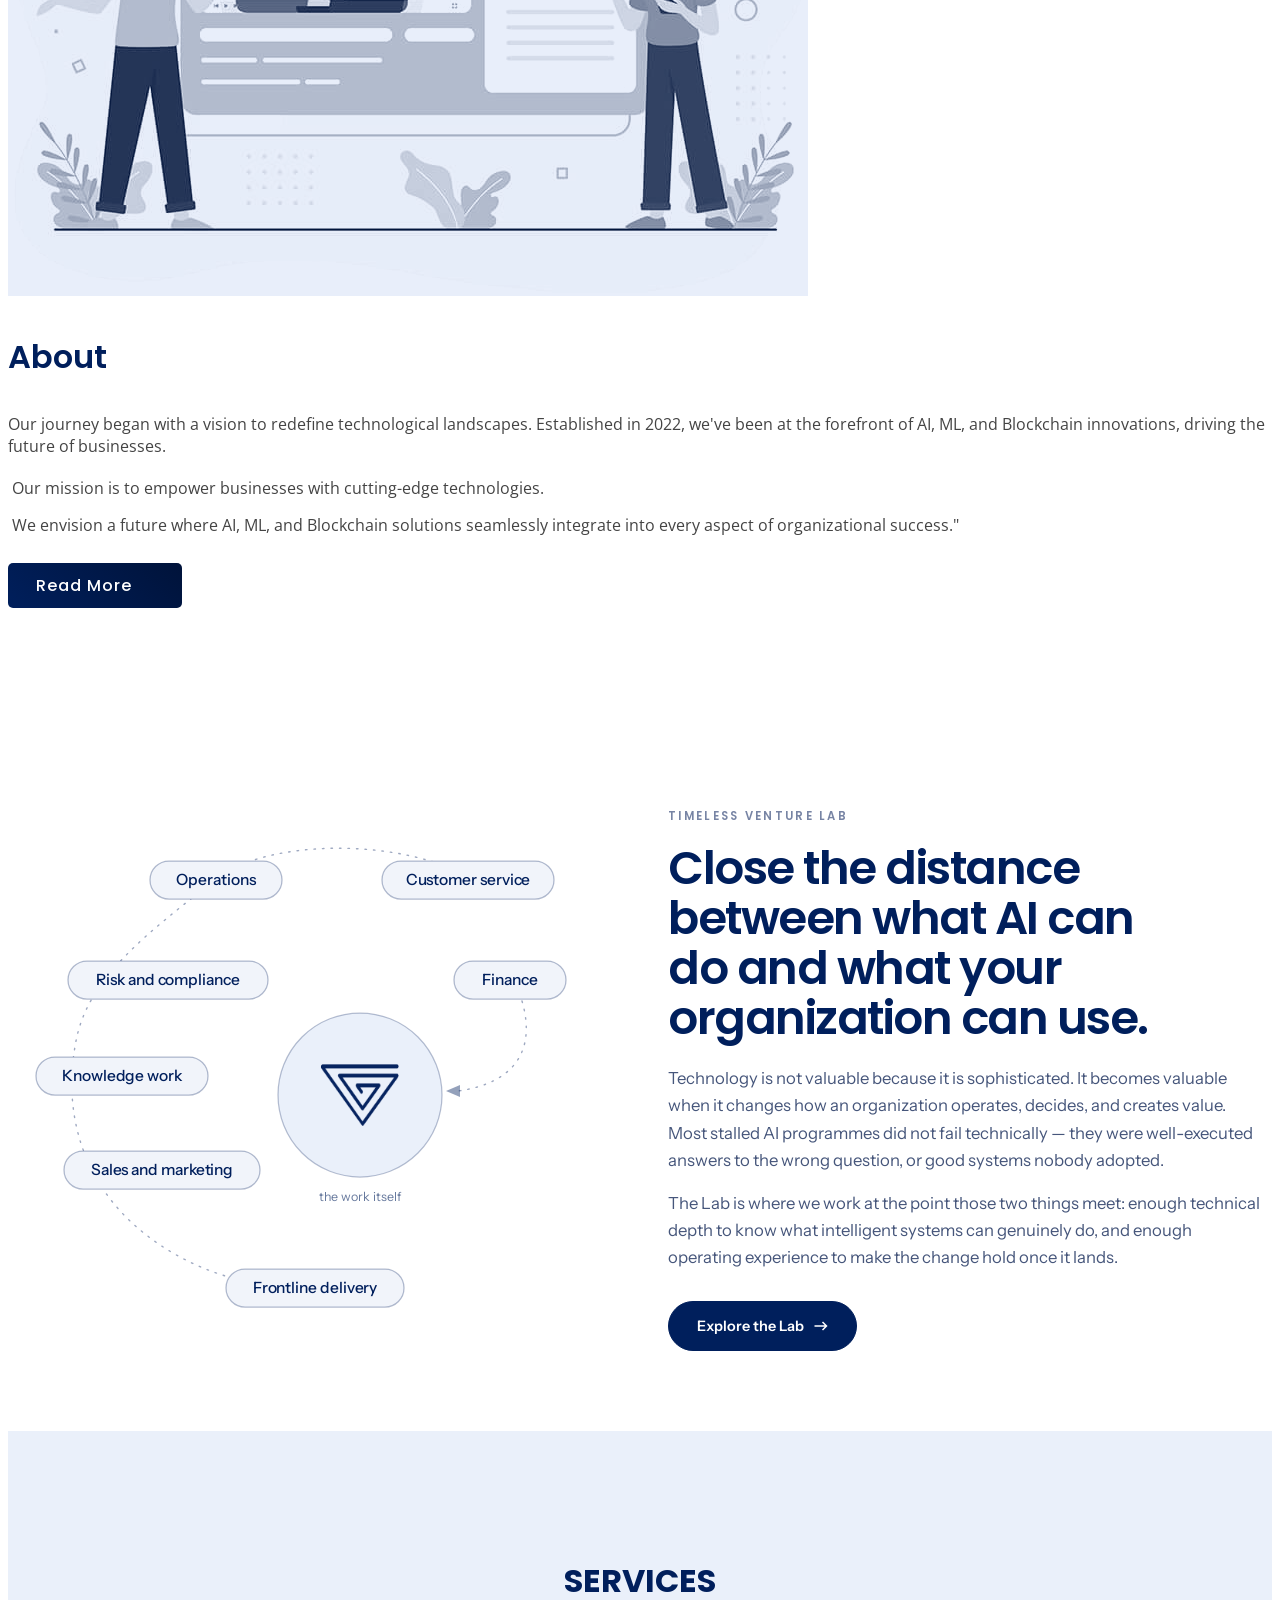
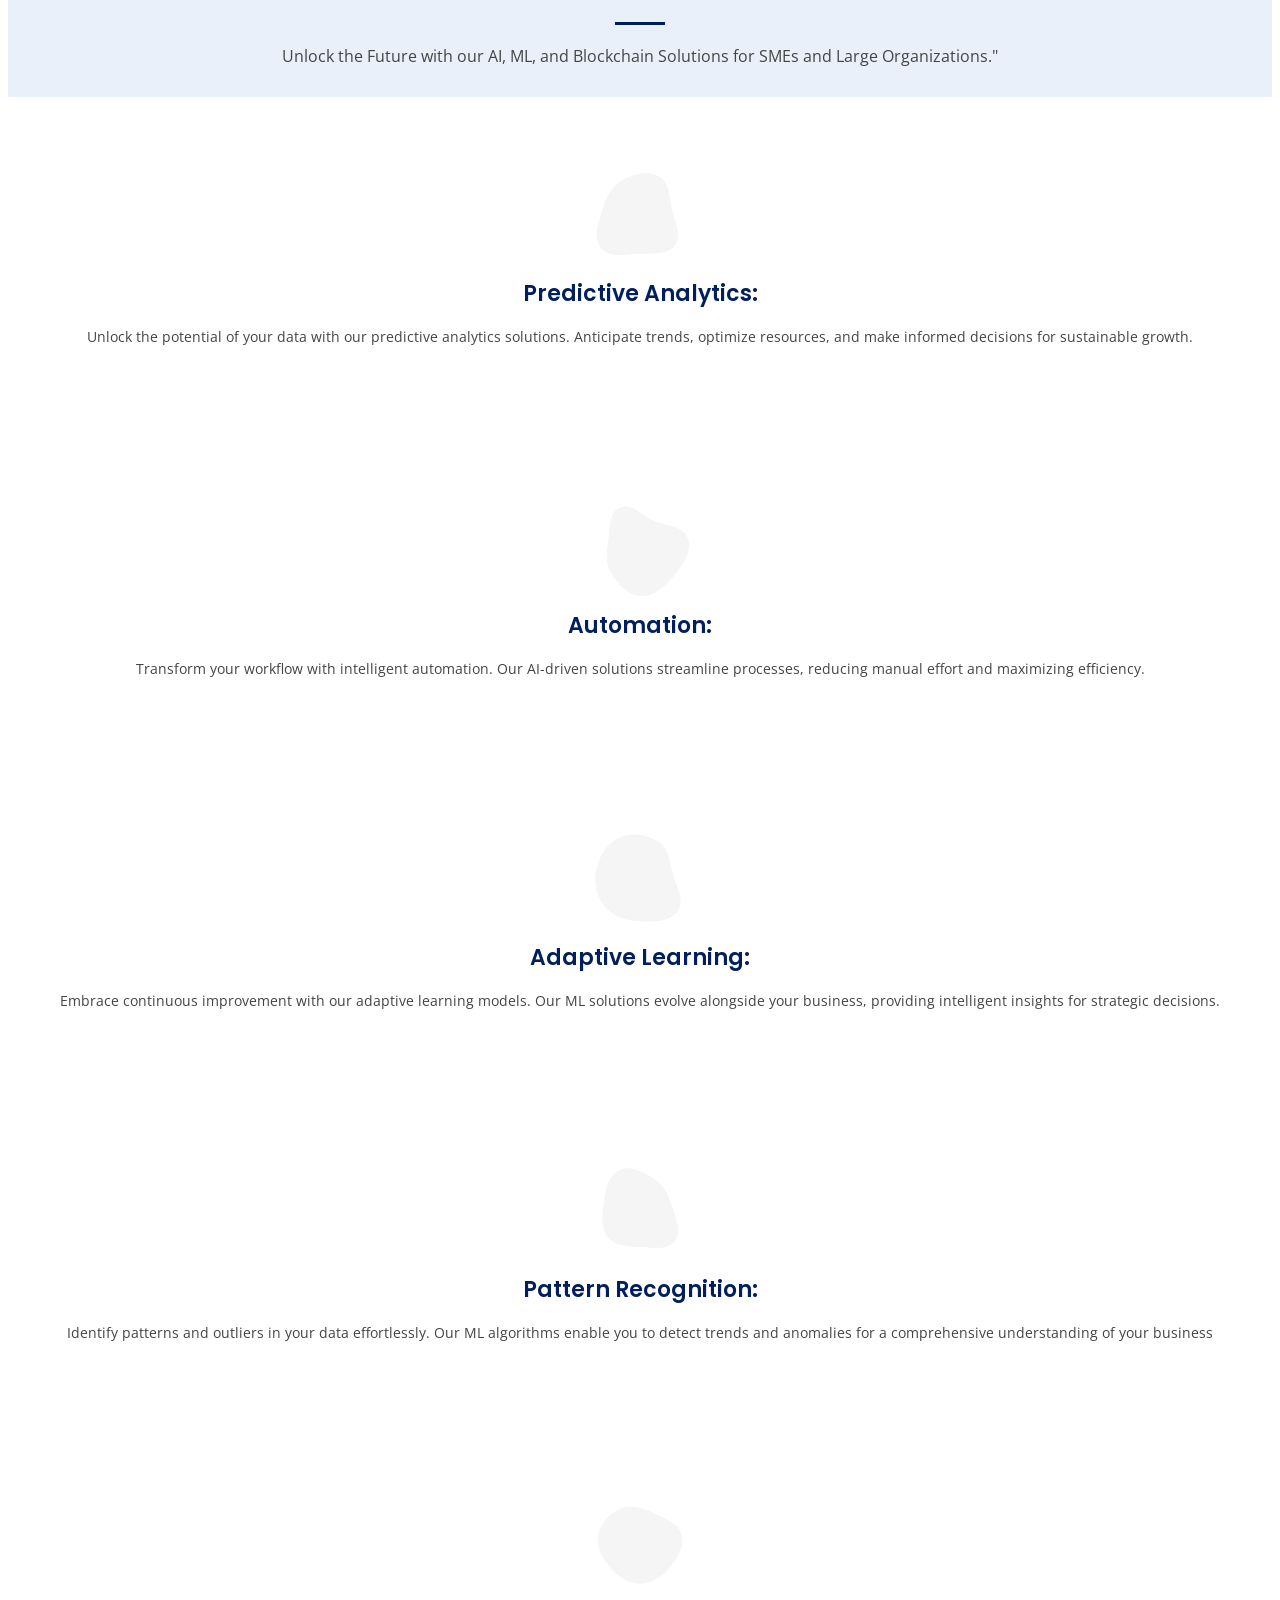
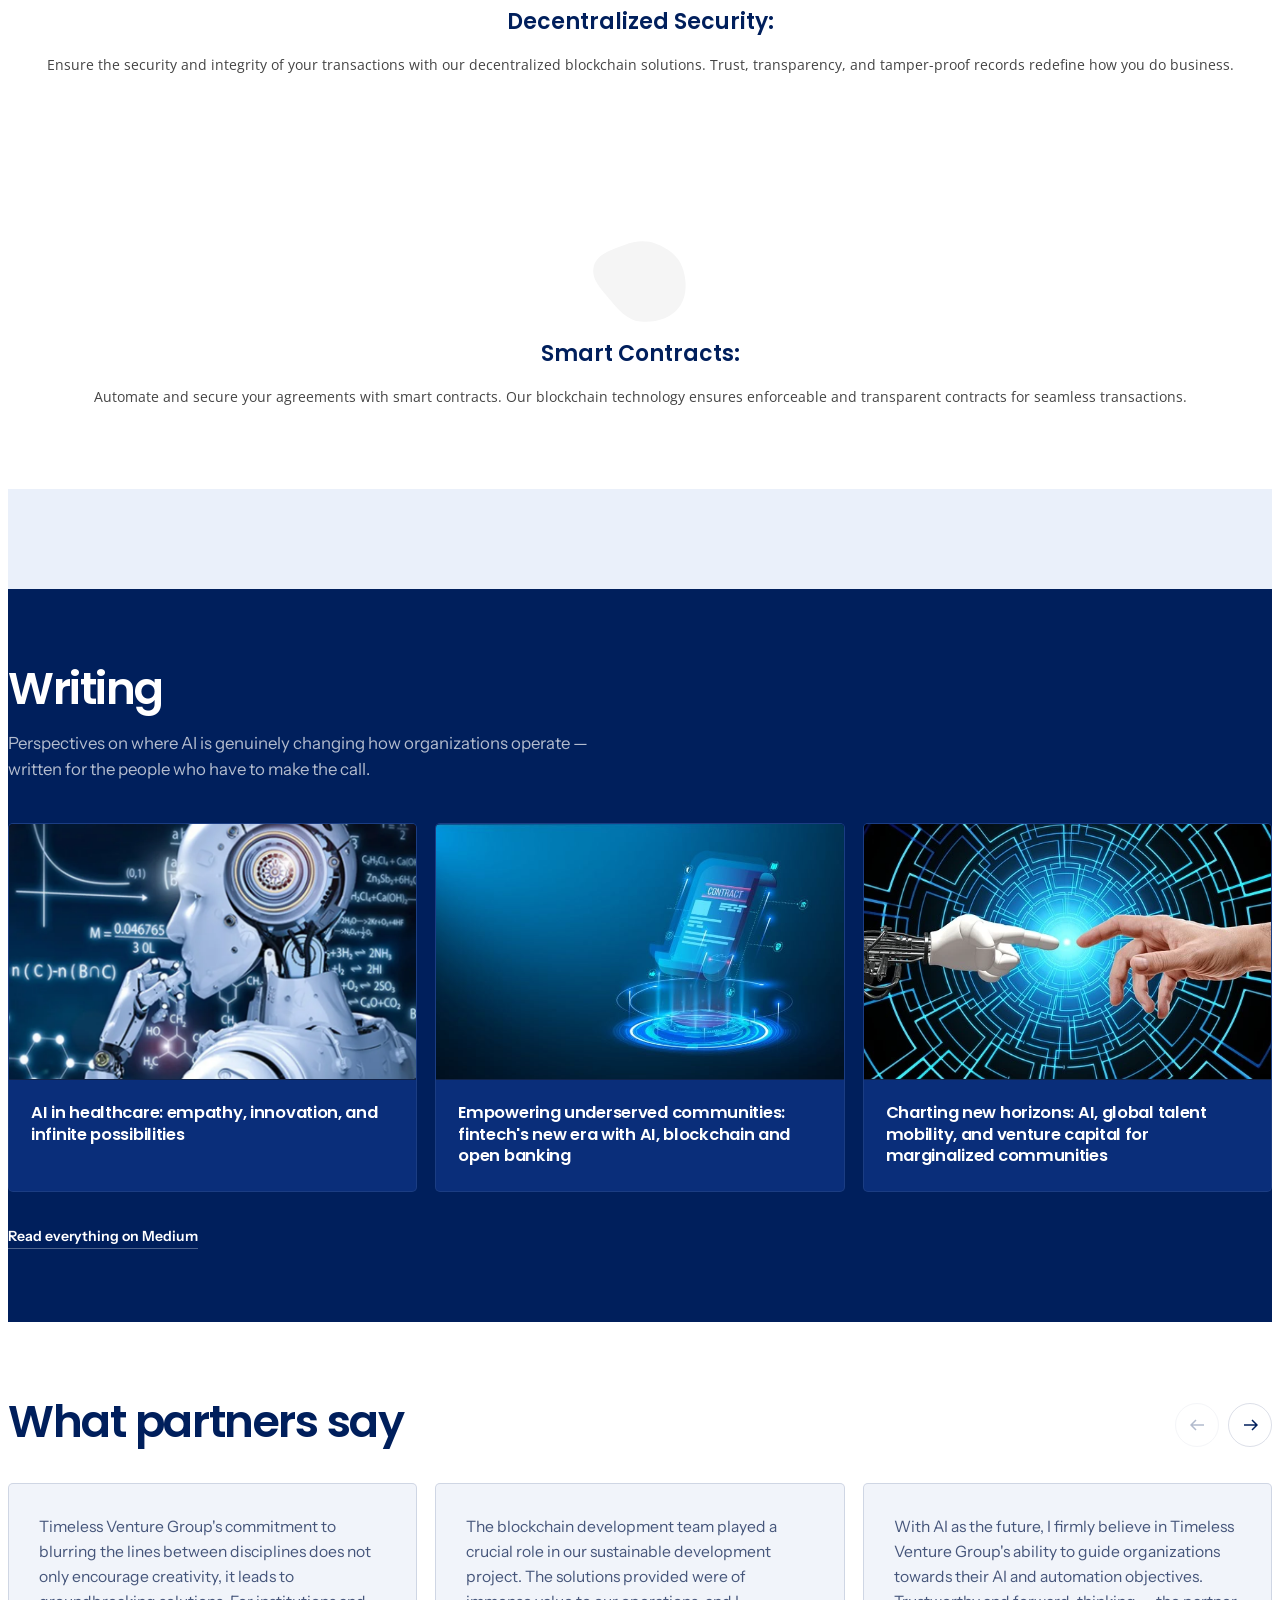
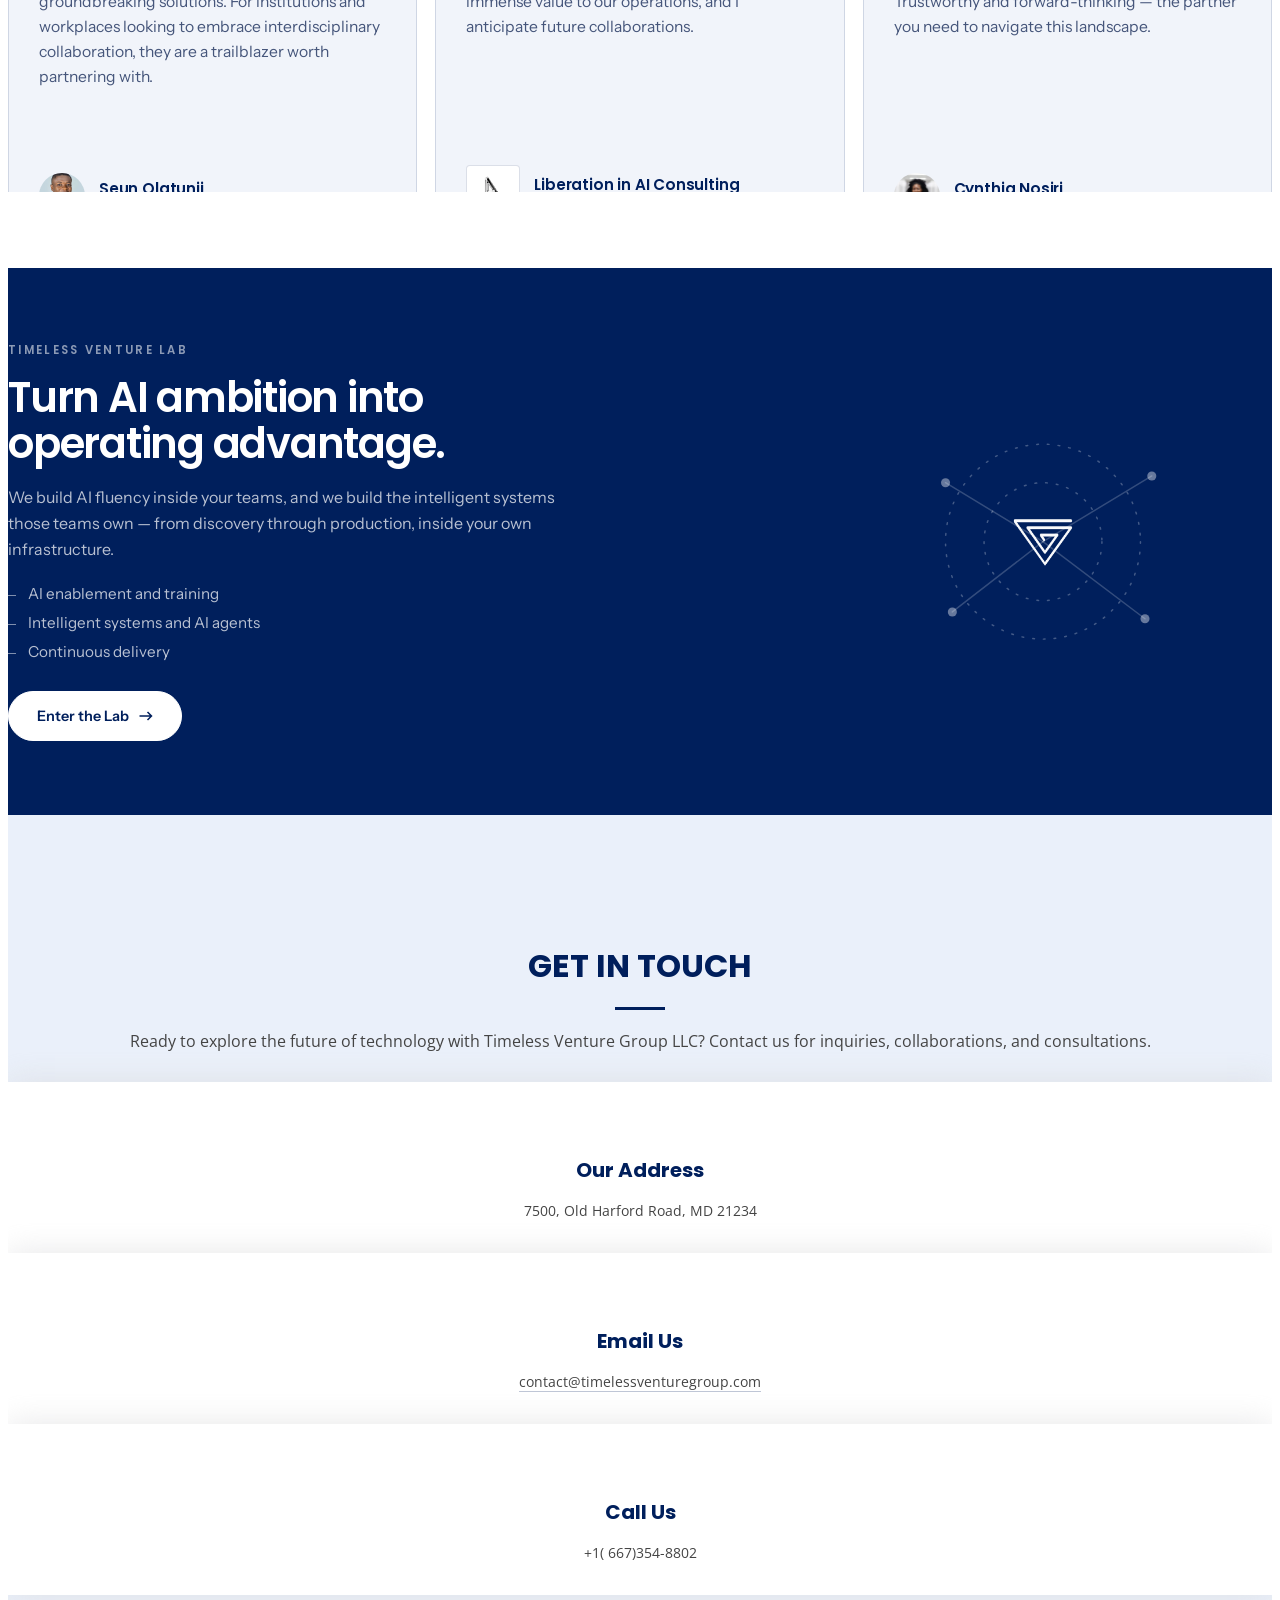
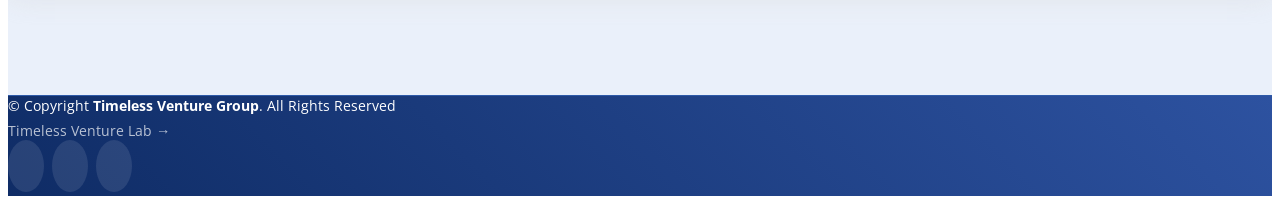
==== commit 36a1a0ab: "update" ====
--- a/index.html
+++ b/index.html
@@ -42,7 +42,9 @@
     /* The Lab band. Everything is scoped so the template stylesheet cannot reach in. */
     .tvlab{background:#FFFFFF; padding:80px 0; color:#001F5C}
     .tvlab__grid{display:grid; grid-template-columns:1fr; gap:44px; align-items:center}
-    @media (min-width:992px){.tvlab__grid{grid-template-columns:minmax(0,1fr) minmax(0,1fr); gap:56px}}
+    @media (min-width:992px){.tvlab__grid{grid-template-columns:minmax(0,1fr) minmax(0,1fr); gap:56px}
+      /* diagram left, copy right — source order stays copy-first so it leads on mobile */
+      .tvlab__art{order:1} .tvlab__copy{order:2}}
     .tvlab__eyebrow{font-family:"Poppins",sans-serif; font-size:.72rem; font-weight:600;
       letter-spacing:.2em; text-transform:uppercase; color:#7784A4; margin:0 0 18px}
     .tvlab__h{font-family:"Poppins",sans-serif; font-weight:600;
@@ -113,12 +115,9 @@
     .tvw__img{display:block; aspect-ratio:16/10; overflow:hidden; background:#00133A;
       border-bottom:1px solid rgba(255,255,255,.07)}
     .tvw__img img{width:100%; height:100%; object-fit:cover; display:block}
-    .tvw__body{display:flex; flex-direction:column; gap:14px; padding:22px; flex:1}
+    .tvw__body{display:flex; flex-direction:column; padding:22px; flex:1}
     .tvw__title{font-family:"Poppins",sans-serif; font-weight:600; font-size:1.03rem;
       line-height:1.32; letter-spacing:-.018em; color:#fff}
-    .tvw__meta{margin-top:auto; display:flex; align-items:center; gap:10px;
-      font-family:"Instrument Sans",Arial,sans-serif; font-size:.85rem; color:rgba(255,255,255,.47)}
-    .tvw__meta img{width:30px; height:30px; border-radius:50%; object-fit:cover; flex:none}
     .tvw__more{margin:34px 0 0}
     .tvw__more a{font-family:"Instrument Sans",Arial,sans-serif; font-weight:600; font-size:.88rem;
       color:#fff; text-decoration:none; border-bottom:1px solid rgba(255,255,255,.3);
@@ -179,9 +178,9 @@
           <li><a class="nav-link scrollto active" href="#hero">Home</a></li>
           <li><a class="nav-link scrollto" href="#about">About</a></li>
           <li><a class="nav-link scrollto" href="#services">Services</a></li>
+          <li><a class="nav-link scrollto" href="#partners">Clients</a></li>
+          <li><a class="nav-link scrollto" href="#contact">Contact</a></li>
           <li><a class="nav-link" href="lab.html">The Lab</a></li>
-          <li><a class="nav-link scrollto" href="#writing">Writing</a></li>
-          <li><a class="nav-link scrollto" href="#contact">Contact</a></li>
           <li><a class="getstarted scrollto" href="#contact">Start a conversation</a></li>
         </ul>
         <i class="bi bi-list mobile-nav-toggle"></i>
@@ -409,21 +408,18 @@
             <span class="tvw__img"><img src="assets/img/ai-1.webp" alt="" loading="lazy"></span>
             <span class="tvw__body">
               <span class="tvw__title">AI in healthcare: empathy, innovation, and infinite possibilities</span>
-              <span class="tvw__meta"><img src="assets/img/author.webp" alt="" loading="lazy" width="30" height="30"> Temitope Ajibola &middot; 27 December 2023</span>
             </span>
           </a>
           <a class="tvw__post" href="https://medium.com/@temitopeajibola7/empowering-underserved-communities-fintechs-new-era-with-ai-blockchain-and-open-banking-2f6745ec61ee" target="_blank" rel="noopener">
             <span class="tvw__img"><img src="assets/img/ai-2.jpeg" alt="" loading="lazy"></span>
             <span class="tvw__body">
               <span class="tvw__title">Empowering underserved communities: fintech's new era with AI, blockchain and open banking</span>
-              <span class="tvw__meta"><img src="assets/img/author.webp" alt="" loading="lazy" width="30" height="30"> Temitope Ajibola &middot; 25 December 2023</span>
             </span>
           </a>
           <a class="tvw__post" href="https://medium.com/@temitopeajibola7/charting-new-horizons-a-deep-dive-into-ai-global-talent-mobility-and-venture-capital-for-dec7f338a52c" target="_blank" rel="noopener">
             <span class="tvw__img"><img src="assets/img/ai-3.webp" alt="" loading="lazy"></span>
             <span class="tvw__body">
               <span class="tvw__title">Charting new horizons: AI, global talent mobility, and venture capital for marginalized communities</span>
-              <span class="tvw__meta"><img src="assets/img/author.webp" alt="" loading="lazy" width="30" height="30"> Temitope Ajibola &middot; 19 December 2023</span>
             </span>
           </a>
         </div>
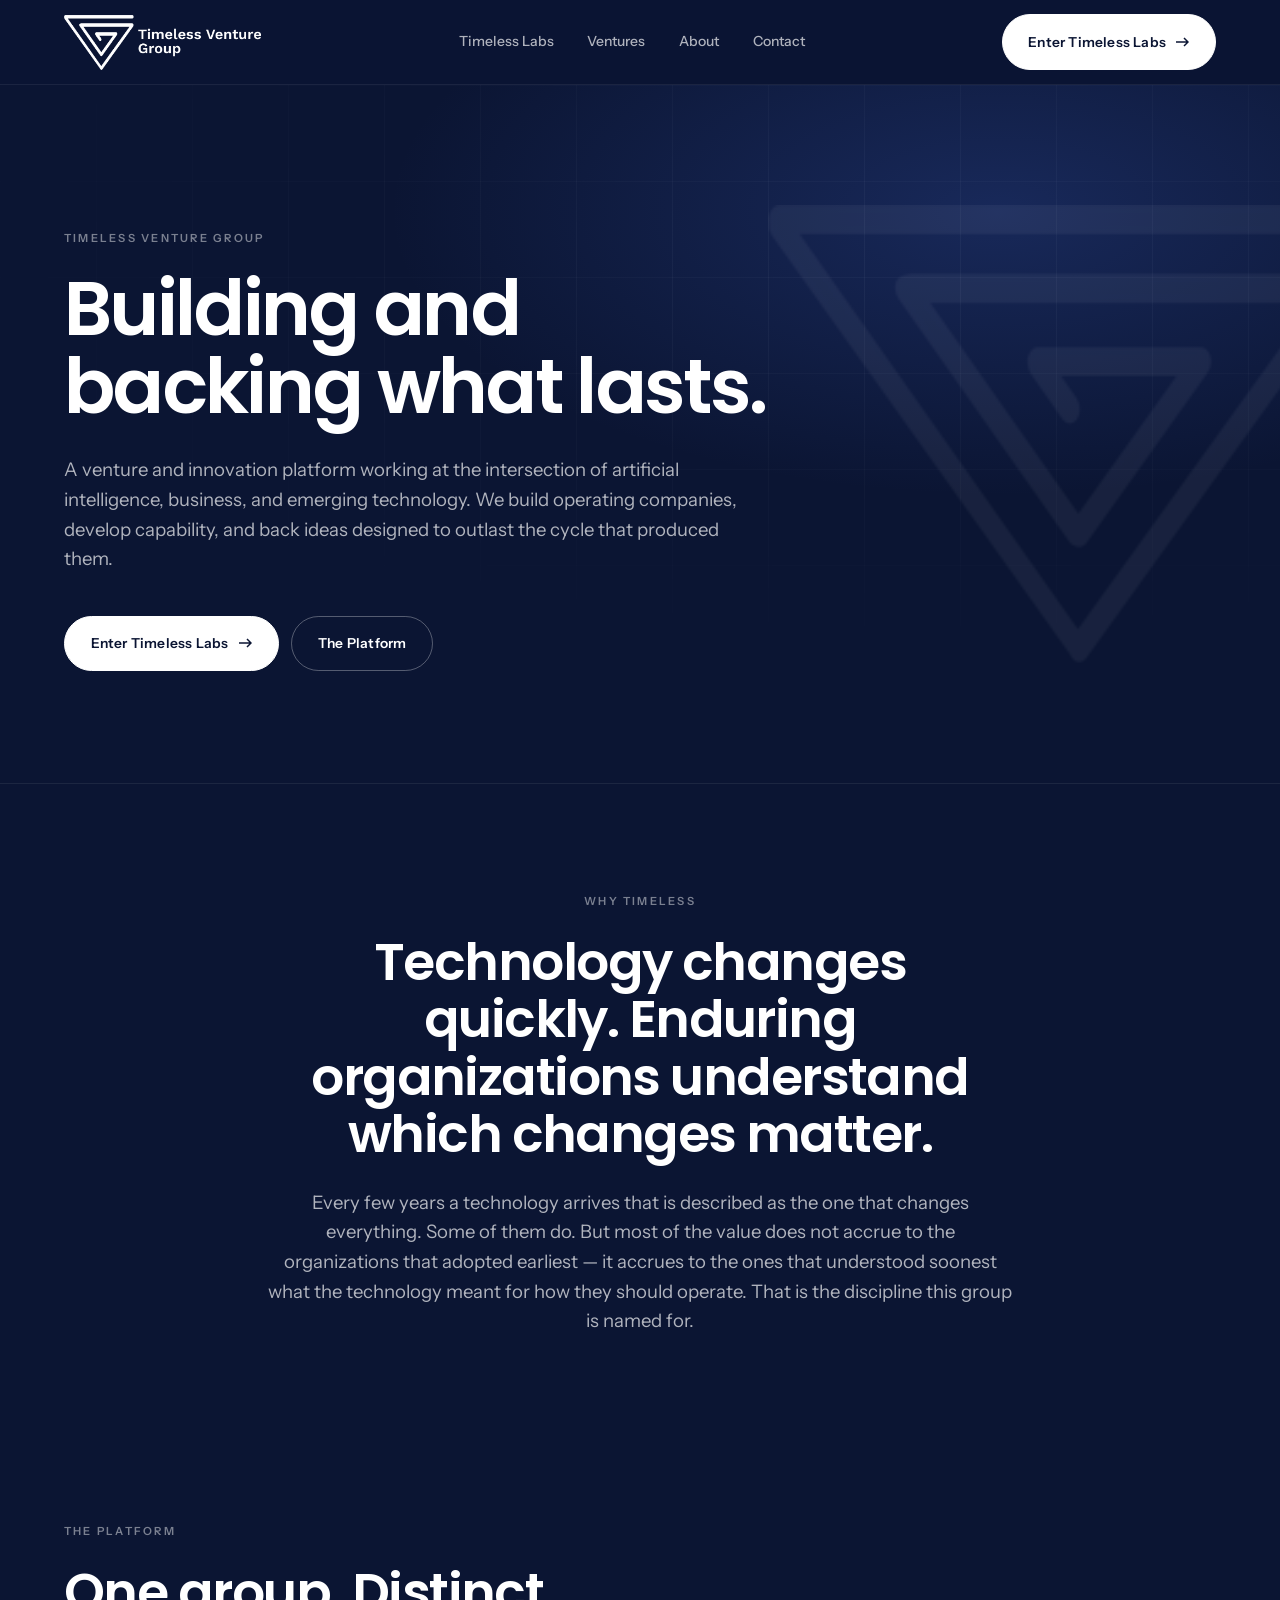
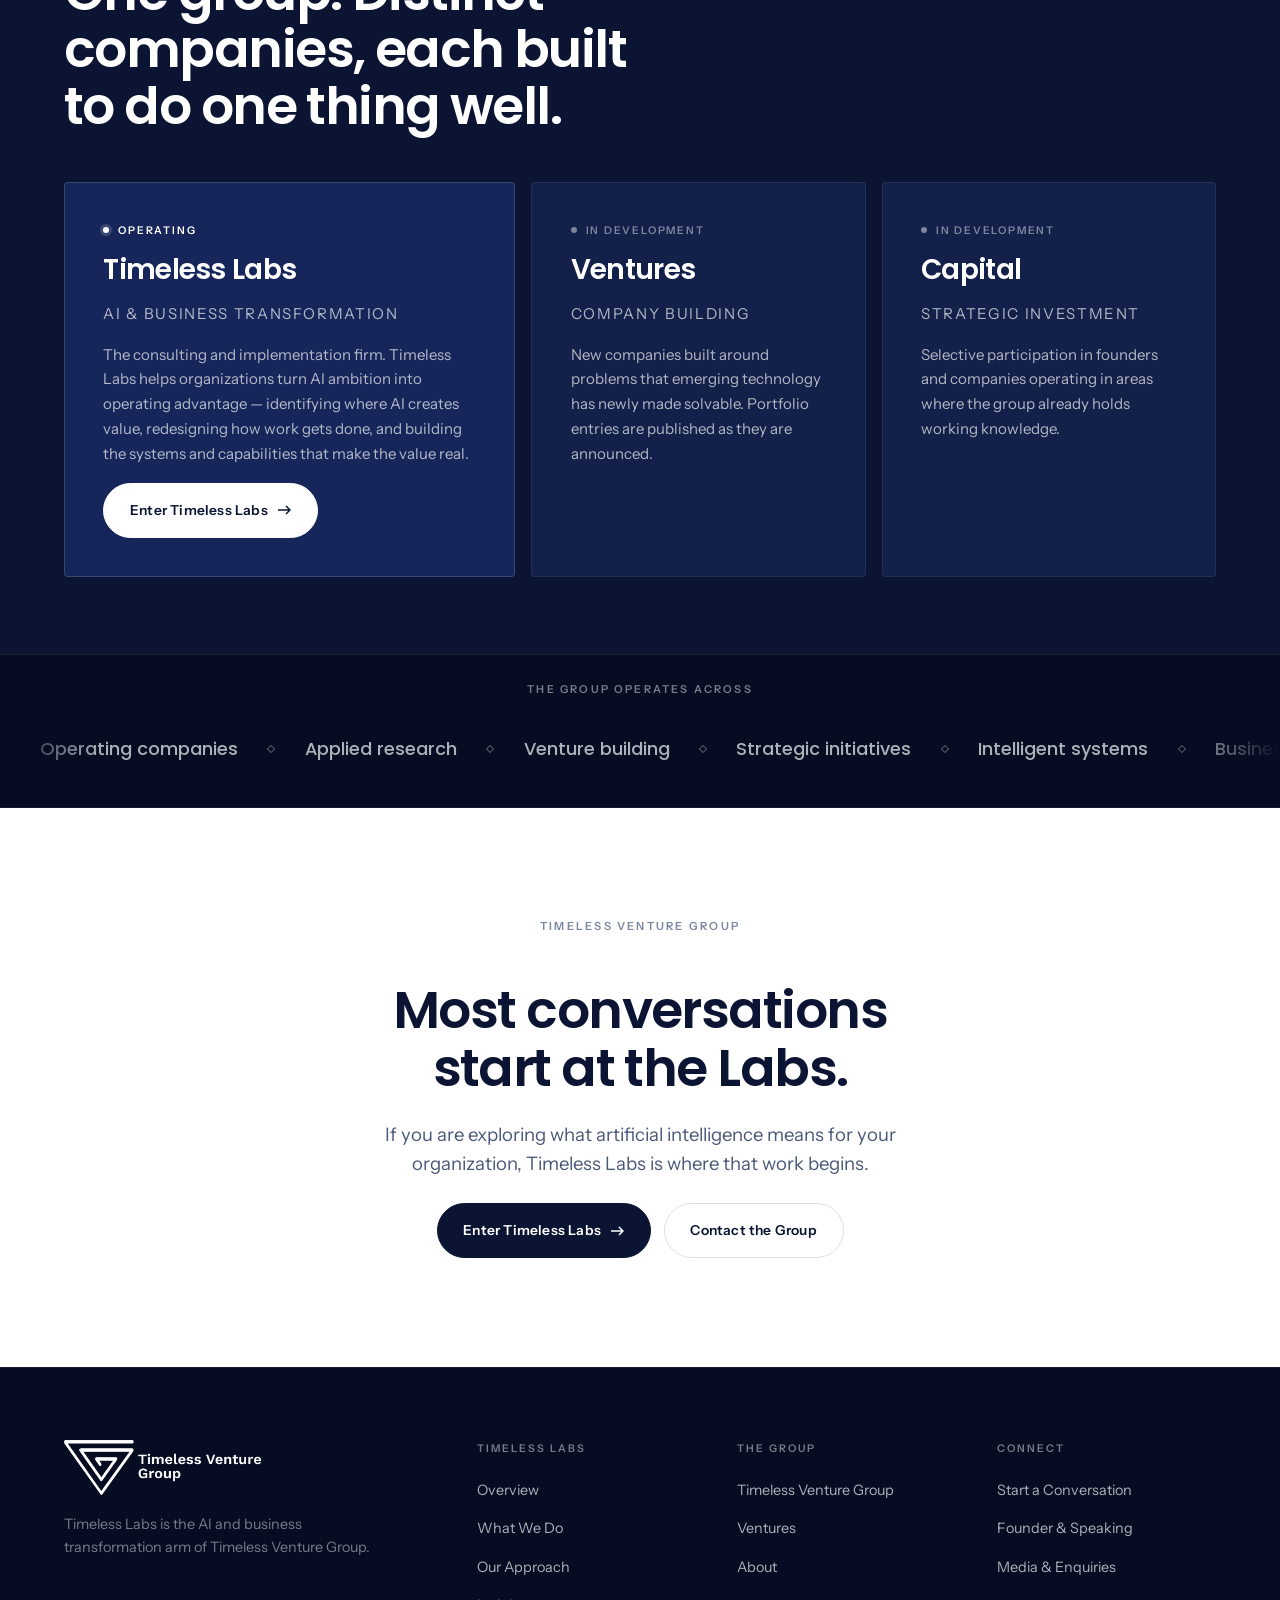
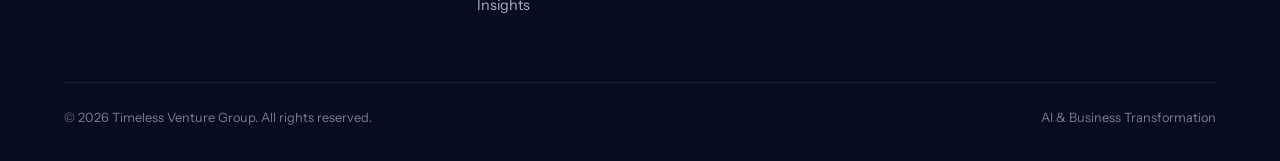
==== commit b0105fa9: "update" ====
--- a/index.html
+++ b/index.html
@@ -1,701 +1,756 @@
-
-<!DOCTYPE html>
+<!doctype html>
 <html lang="en">
-
 <head>
-  <meta charset="utf-8">
-  <meta content="width=device-width, initial-scale=1.0" name="viewport">
-
-  <title>Timeless Venture Group LLC</title>
-  <meta name="description" content="Timeless Venture Group — AI, machine learning and blockchain. Home of Timeless Venture Lab.">
-  <meta content="" name="description">
-  <meta content="" name="keywords">
-
-  <!-- Favicons -->
-  <link href="assets/img/TGV 1.png" rel="icon">
-  <link href="assets/img/TGV 1.png" rel="apple-touch-icon">
-
-  <!-- Google Fonts -->
-  <link href="https://fonts.googleapis.com/css?family=Open+Sans:300,300i,400,400i,600,600i,700,700i|Roboto:300,300i,400,400i,500,500i,600,600i,700,700i|Poppins:300,300i,400,400i,500,500i,600,600i,700,700i" rel="stylesheet">
-
-  <!-- Vendor CSS Files -->
-  <link href="assets/vendor/aos/aos.css" rel="stylesheet">
-  <link href="assets/vendor/bootstrap/css/bootstrap.min.css" rel="stylesheet">
-  <link href="assets/vendor/bootstrap-icons/bootstrap-icons.css" rel="stylesheet">
-  <link href="assets/vendor/boxicons/css/boxicons.min.css" rel="stylesheet">
-  <link href="assets/vendor/glightbox/css/glightbox.min.css" rel="stylesheet">
-  <link href="assets/vendor/swiper/swiper-bundle.min.css" rel="stylesheet">
-
-  <!-- Template Main CSS File -->
-  <link href="assets/css/style.css" rel="stylesheet">
-
-  <!-- Timeless Venture Lab band -->
-  <link rel="stylesheet" href="https://fonts.googleapis.com/css2?family=Instrument+Sans:wght@400;500;600&display=swap">
-  <style>
-    /* Front-page hero: a second route into the Lab */
-    .hero-actions{display:flex; flex-wrap:wrap; align-items:center; gap:1rem 1.5rem}
-    .btn-lab-inline{font-family:"Poppins",sans-serif; font-weight:600; font-size:.95rem;
-      color:#fff; text-decoration:none; border-bottom:1px solid rgba(255,255,255,.45);
-      padding-bottom:2px; transition:border-color .25s}
-    .btn-lab-inline:hover{color:#fff; border-color:#fff}
-
-    /* The Lab band. Everything is scoped so the template stylesheet cannot reach in. */
-    .tvlab{background:#FFFFFF; padding:80px 0; color:#001F5C}
-    .tvlab__grid{display:grid; grid-template-columns:1fr; gap:44px; align-items:center}
-    @media (min-width:992px){.tvlab__grid{grid-template-columns:minmax(0,1fr) minmax(0,1fr); gap:56px}
-      /* diagram left, copy right — source order stays copy-first so it leads on mobile */
-      .tvlab__art{order:1} .tvlab__copy{order:2}}
-    .tvlab__eyebrow{font-family:"Poppins",sans-serif; font-size:.72rem; font-weight:600;
-      letter-spacing:.2em; text-transform:uppercase; color:#7784A4; margin:0 0 18px}
-    .tvlab__h{font-family:"Poppins",sans-serif; font-weight:600;
-      font-size:clamp(1.85rem,3.8vw,2.9rem); line-height:1.08; letter-spacing:-.032em;
-      color:#001F5C; margin:0 0 22px; text-wrap:balance}
-    .tvlab__p{font-family:"Instrument Sans","Helvetica Neue",Arial,sans-serif;
-      color:#46567B; font-size:1.0425rem; line-height:1.62; max-width:54ch; margin:0 0 16px}
-    .tvlab__btn{display:inline-flex; align-items:center; gap:10px; margin-top:14px;
-      background:#001F5C; color:#fff; text-decoration:none; font-family:"Instrument Sans",Arial,sans-serif;
-      font-weight:600; font-size:.9rem; padding:15px 28px; border-radius:100px;
-      border:1px solid #001F5C; transition:background-color .25s, border-color .25s}
-    .tvlab__btn:hover{background:#103A93; border-color:#103A93; color:#fff}
-    .tvlab__btn svg{flex:none; transition:transform .25s}
-    .tvlab__btn:hover svg{transform:translateX(4px)}
-
-    /* the orbit diagram — one stroke system, drawn in currentColor */
-    .tvlab__art{color:#001F5C; display:flex; justify-content:center}
-    .tvlab__art .dg{width:100%; height:auto; max-width:560px; display:block;
-      font-family:"Instrument Sans","Helvetica Neue",Arial,sans-serif}
-    .tvlab__art .dg .arc{fill:none; stroke:currentColor; stroke-opacity:.38; stroke-width:1.4;
-      stroke-dasharray:1.5 7; stroke-linecap:round}
-    .tvlab__art .dg .box{fill:#F1F4FA; stroke:currentColor; stroke-opacity:.3; stroke-width:1.25}
-    .tvlab__art .dg .hub{fill:#EAF0FA; stroke:currentColor; stroke-opacity:.28; stroke-width:1.25}
-    .tvlab__art .dg .head{fill:currentColor; fill-opacity:.42}
-    .tvlab__art .dg .lbl{fill:currentColor; font-size:15.5px; font-weight:500; letter-spacing:-.005em}
-    .tvlab__art .dg .sub{fill:currentColor; fill-opacity:.6; font-size:12.5px; font-weight:400}
-
-
-    /* Closing call into the Lab — the navy constellation */
-    .tvcta{background:#001F5C; color:#fff; padding:74px 0}
-    .tvcta__grid{display:grid; grid-template-columns:1fr; gap:40px; align-items:center}
-    @media (min-width:992px){.tvcta__grid{grid-template-columns:minmax(0,1.25fr) minmax(0,.75fr)}}
-    .tvcta__eyebrow{font-family:"Poppins",sans-serif; font-size:.72rem; font-weight:600;
-      letter-spacing:.2em; text-transform:uppercase; color:rgba(255,255,255,.55); margin:0 0 16px}
-    .tvcta__h{font-family:"Poppins",sans-serif; font-weight:600; font-size:clamp(1.75rem,3.4vw,2.6rem);
-      line-height:1.1; letter-spacing:-.03em; color:#fff; margin:0 0 18px; max-width:18ch}
-    .tvcta__p{font-family:"Instrument Sans","Helvetica Neue",Arial,sans-serif;
-      color:rgba(255,255,255,.72); font-size:1rem; line-height:1.62; max-width:52ch; margin:0}
-    .tvcta__list{list-style:none; margin:22px 0 0; padding:0; display:grid; gap:10px}
-    .tvcta__list li{position:relative; padding-left:20px; color:rgba(255,255,255,.72);
-      font-family:"Instrument Sans",Arial,sans-serif; font-size:.95rem}
-    .tvcta__list li:before{content:""; position:absolute; left:0; top:.72em; width:8px; height:1px;
-      background:rgba(255,255,255,.5)}
-    .tvcta__btn{display:inline-flex; align-items:center; gap:10px; margin-top:30px;
-      background:#fff; color:#001F5C; text-decoration:none;
-      font-family:"Instrument Sans",Arial,sans-serif; font-weight:600; font-size:.9rem;
-      padding:15px 28px; border-radius:100px; border:1px solid #fff;
-      transition:background-color .25s, border-color .25s}
-    .tvcta__btn:hover{background:#D9E2F5; border-color:#D9E2F5; color:#001F5C}
-    .tvcta__btn svg{flex:none; transition:transform .25s}
-    .tvcta__btn:hover svg{transform:translateX(4px)}
-    .tvcta__art svg{width:100%; height:auto; max-width:340px; margin-inline:auto; display:block}
-
-
-    /* ---- Writing (navy) ---- */
-    .tvw{background:#001F5C; color:#fff; padding:76px 0}
-    .tvw__h{font-family:"Poppins",sans-serif; font-weight:600; font-size:clamp(1.9rem,3.6vw,2.8rem);
-      letter-spacing:-.032em; line-height:1.08; color:#fff; margin:0 0 16px}
-    .tvw__lede{font-family:"Instrument Sans",Arial,sans-serif; color:rgba(255,255,255,.7);
-      font-size:1.05rem; line-height:1.6; max-width:56ch; margin:0 0 40px}
-    .tvw__grid{display:grid; grid-template-columns:1fr; gap:18px}
-    @media (min-width:768px){.tvw__grid{grid-template-columns:repeat(2,1fr)}}
-    @media (min-width:1100px){.tvw__grid{grid-template-columns:repeat(3,1fr)}}
-    .tvw__post{display:flex; flex-direction:column; height:100%; text-decoration:none;
-      background:#0A2E7A; border:1px solid rgba(255,255,255,.07); border-radius:5px;
-      overflow:hidden; transition:border-color .25s}
-    .tvw__post:hover{border-color:rgba(255,255,255,.3)}
-    .tvw__img{display:block; aspect-ratio:16/10; overflow:hidden; background:#00133A;
-      border-bottom:1px solid rgba(255,255,255,.07)}
-    .tvw__img img{width:100%; height:100%; object-fit:cover; display:block}
-    .tvw__body{display:flex; flex-direction:column; padding:22px; flex:1}
-    .tvw__title{font-family:"Poppins",sans-serif; font-weight:600; font-size:1.03rem;
-      line-height:1.32; letter-spacing:-.018em; color:#fff}
-    .tvw__more{margin:34px 0 0}
-    .tvw__more a{font-family:"Instrument Sans",Arial,sans-serif; font-weight:600; font-size:.88rem;
-      color:#fff; text-decoration:none; border-bottom:1px solid rgba(255,255,255,.3);
-      padding-bottom:3px; transition:border-color .25s}
-    .tvw__more a:hover{border-color:#fff; color:#fff}
-
-    /* ---- What partners say (white) ---- */
-    .tvq{background:#fff; padding:76px 0}
-    .tvq__head{display:flex; align-items:flex-end; justify-content:space-between;
-      gap:24px; flex-wrap:wrap; margin-bottom:36px}
-    .tvq__h{font-family:"Poppins",sans-serif; font-weight:600; font-size:clamp(1.9rem,3.6vw,2.8rem);
-      letter-spacing:-.032em; line-height:1.08; color:#001F5C; margin:0}
-    .tvq__nav{display:flex; gap:9px; flex:none}
-    .tvq__btn{width:44px; height:44px; border-radius:50%; border:1px solid rgba(0,31,92,.14);
-      background:transparent; color:#001F5C; display:grid; place-items:center; cursor:pointer;
-      transition:background-color .2s, border-color .2s, opacity .2s}
-    .tvq__btn:hover:not(:disabled){background:rgba(0,31,92,.06); border-color:#001F5C}
-    .tvq__btn:disabled{opacity:.3; cursor:default}
-    .tvq__track{display:flex; gap:18px; overflow-x:auto; scroll-snap-type:x mandatory;
-      scrollbar-width:none; -ms-overflow-style:none; padding-bottom:4px}
-    .tvq__track::-webkit-scrollbar{display:none}
-    .tvq__item{scroll-snap-align:start; flex:0 0 min(86vw,25rem)}
-    @media (min-width:820px){.tvq__item{flex-basis:calc((100% - 18px)/2)}}
-    @media (min-width:1140px){.tvq__item{flex-basis:calc((100% - 36px)/3)}}
-    .tvq__card{margin:0; height:100%; display:flex; flex-direction:column; gap:22px;
-      background:#F1F4FA; border:1px solid rgba(0,31,92,.14); border-radius:5px; padding:30px}
-    .tvq__card blockquote{margin:0; font-family:"Instrument Sans",Arial,sans-serif;
-      font-size:.98rem; line-height:1.6; color:#46567B}
-    .tvq__who{display:flex; align-items:center; gap:14px; margin-top:auto}
-    .tvq__who img{width:46px; height:46px; border-radius:50%; object-fit:cover; flex:none; background:#fff}
-    .tvq__who img.tvq__logo{border-radius:4px; object-fit:contain; padding:3px; border:1px solid rgba(0,31,92,.14)}
-    .tvq__name{display:block; font-family:"Poppins",sans-serif; font-weight:600; font-size:.95rem;
-      color:#001F5C; letter-spacing:-.012em}
-    .tvq__role{display:block; font-family:"Instrument Sans",Arial,sans-serif; font-size:.83rem; color:#7784A4}
-
-    .contact .info-box p a{color:inherit; text-decoration:none; border-bottom:1px solid rgba(0,31,92,.25)}
-    .contact .info-box p a:hover{border-color:#001F5C}
-    .footer-lab{margin-top:6px}
-    .footer-lab a{color:rgba(255,255,255,.7); font-size:.9rem; text-decoration:none}
-    .footer-lab a:hover{color:#fff}
-  </style>
-
-
-
+<meta charset="utf-8">
+<meta name="viewport" content="width=device-width, initial-scale=1">
+<title>Timeless Venture Group</title>
+<meta name="description" content="Timeless Venture Group is a venture and innovation platform working at the intersection of artificial intelligence, business, and emerging technology.">
+<link rel="icon" href="assets/img/TGV 1.png">
+<link rel="apple-touch-icon" href="assets/img/TGV 1.png">
+<link rel="preconnect" href="https://fonts.googleapis.com">
+<link rel="preconnect" href="https://fonts.gstatic.com" crossorigin>
+<link rel="stylesheet" href="https://fonts.googleapis.com/css2?family=Poppins:wght@400;500;600;700&family=Instrument+Sans:wght@400;500;600&display=swap">
+<style>
+/* ============================================================
+   TIMELESS — deep navy & white
+   Two-colour identity. No accent hue: emphasis comes from
+   inversion (navy ground / white ground) and weight.
+   Single committed visual world; every colour painted explicitly.
+   ============================================================ */
+:root{
+  --navy:        #0B1533;
+  --navy-deep:   #060D22;
+  --navy-raised: #12204A;
+  --navy-soft:   #1A2B5E;
+
+  --line:      rgba(255,255,255,.14);
+  --line-soft: rgba(255,255,255,.07);
+  --line-firm: rgba(255,255,255,.30);
+
+  --white:  #FFFFFF;
+  --w-mid:  rgba(255,255,255,.68);
+  --w-low:  rgba(255,255,255,.46);
+
+  --paper:      #FFFFFF;
+  --paper-alt:  #F2F4F9;
+  --paper-ink:  #0B1533;
+  --paper-mid:  #4A5878;
+  --paper-low:  #7A87A3;
+  --paper-line: rgba(11,21,51,.13);
+
+  --f-display: "Poppins", "Helvetica Neue", Arial, sans-serif;
+  --f-body:    "Instrument Sans", "Helvetica Neue", Arial, sans-serif;
+
+  --wrap: 1280px;
+  --pad: clamp(1.25rem, 5vw, 4rem);
+  --sec: clamp(4.25rem, 8.5vw, 8rem);
+}
+
+*,*::before,*::after{box-sizing:border-box}
+html{-webkit-text-size-adjust:100%; scroll-behavior:smooth}
+@media (prefers-reduced-motion: reduce){html{scroll-behavior:auto}}
+
+body{
+  margin:0; background:var(--navy); color:var(--white);
+  font-family:var(--f-body); font-size:1.0625rem; line-height:1.65; font-weight:400;
+  -webkit-font-smoothing:antialiased; overflow-x:hidden;
+}
+img{max-width:100%; display:block}
+a{color:inherit}
+:focus-visible{outline:2px solid var(--white); outline-offset:3px; border-radius:2px}
+.paper :focus-visible{outline-color:var(--paper-ink)}
+
+h1,h2,h3,h4{font-family:var(--f-display); font-weight:600; line-height:1.1; letter-spacing:-.02em; margin:0; text-wrap:balance}
+p{margin:0}
+
+/* ---------- logo (single mask asset, colour from currentColor) ---------- */
+.logo{
+  display:block; background-color:currentColor;
+  -webkit-mask-repeat:no-repeat; mask-repeat:no-repeat;
+  -webkit-mask-size:contain; mask-size:contain;
+  -webkit-mask-position:left center; mask-position:left center;
+}
+.logo--full{
+  -webkit-mask-image:url("assets/img/tvg-logo-full.png"); mask-image:url("assets/img/tvg-logo-full.png");
+  width:198px; height:55px;
+}
+.logo--mark{
+  -webkit-mask-image:url("assets/img/tvg-logo-mark.png"); mask-image:url("assets/img/tvg-logo-mark.png");
+  width:44px; height:34px; flex:none;
+}
+@media (max-width:540px){.logo--full{width:154px; height:43px}}
+
+/* ---------- primitives ---------- */
+.container{max-width:var(--wrap); margin-inline:auto; padding-inline:var(--pad)}
+.section{padding-block:var(--sec); position:relative}
+.section--tight{padding-block:clamp(3rem,6vw,5rem)}
+
+.label{
+  font-family:var(--f-body); font-size:.7rem; font-weight:600; letter-spacing:.2em;
+  text-transform:uppercase; color:var(--w-low); margin:0 0 1.4rem; display:block;
+}
+.paper .label{color:var(--paper-low)}
+
+.t-hero{font-size:clamp(2.5rem, 6vw, 4.75rem); letter-spacing:-.035em; font-weight:600; line-height:1.03}
+.t-1{font-size:clamp(1.95rem, 4.2vw, 3.25rem); letter-spacing:-.03em}
+.t-2{font-size:clamp(1.35rem, 2.3vw, 1.9rem); letter-spacing:-.022em}
+.t-3{font-size:clamp(1.08rem, 1.5vw, 1.25rem); letter-spacing:-.012em; font-weight:600}
+
+.lede{font-size:clamp(1.05rem,1.45vw,1.24rem); line-height:1.6; color:var(--w-mid); max-width:58ch}
+.text{color:var(--w-mid); max-width:66ch}
+.text + .text{margin-top:1.05rem}
+.paper .lede,.paper .text,.paper p{color:var(--paper-mid)}
+
+.center{text-align:center; margin-inline:auto}
+.center .lede,.center .text{margin-inline:auto}
+
+/* ---------- buttons ---------- */
+.button{
+  display:inline-flex; align-items:center; gap:.65rem; text-decoration:none; cursor:pointer;
+  font-family:var(--f-body); font-size:.86rem; font-weight:600; letter-spacing:.015em;
+  padding:.95rem 1.6rem; border-radius:100px; border:1px solid transparent;
+  transition:background-color .28s, color .28s, border-color .28s;
+}
+.button svg{flex:none; transition:transform .28s}
+.button:hover svg{transform:translateX(4px)}
+.button--white{background:var(--white); color:var(--navy); border-color:var(--white)}
+.button--white:hover{background:#DCE3F2; border-color:#DCE3F2}
+.button--outline{background:transparent; color:var(--white); border-color:var(--line-firm)}
+.button--outline:hover{border-color:var(--white); background:rgba(255,255,255,.06)}
+.button--navy{background:var(--navy); color:var(--white); border-color:var(--navy)}
+.button--navy:hover{background:var(--navy-soft); border-color:var(--navy-soft)}
+.button--outline-navy{background:transparent; color:var(--paper-ink); border-color:var(--paper-line)}
+.button--outline-navy:hover{border-color:var(--paper-ink)}
+.buttons{display:flex; flex-wrap:wrap; gap:.8rem}
+.center .buttons{justify-content:center}
+
+.link{
+  display:inline-flex; align-items:center; gap:.5rem; text-decoration:none;
+  font-size:.85rem; font-weight:600; color:var(--white);
+  padding-bottom:.35rem; border-bottom:1px solid var(--line-firm);
+  transition:border-color .25s, color .25s;
+}
+.link:hover{border-color:var(--white)}
+.link svg{transition:transform .25s}
+.link:hover svg{transform:translateX(4px)}
+.paper .link{color:var(--paper-ink); border-bottom-color:var(--paper-line)}
+.paper .link:hover{border-color:var(--paper-ink)}
+
+/* ---------- header ---------- */
+.header{
+  position:sticky; top:0; z-index:80; background:rgba(11,21,51,.9);
+  backdrop-filter:blur(16px); -webkit-backdrop-filter:blur(16px);
+  border-bottom:1px solid var(--line-soft);
+}
+.header__inner{display:flex; align-items:center; justify-content:space-between; gap:1.5rem; height:84px}
+.header__logo{display:flex; align-items:center; gap:.8rem; text-decoration:none; color:var(--white); min-width:0; flex:none}
+.header__logo-text{display:flex; flex-direction:column; gap:.15rem; min-width:0}
+.header__logo-name{
+  font-family:var(--f-display); font-weight:600; font-size:1.02rem; letter-spacing:-.01em;
+  line-height:1.1; white-space:nowrap;
+}
+.header__logo-sub{font-size:.62rem; letter-spacing:.15em; text-transform:uppercase; color:var(--w-low); white-space:nowrap; line-height:1}
+@media (max-width:540px){
+  .header__inner{height:70px; gap:.9rem}
+  .header__logo-name{font-size:.92rem}
+  .header__logo-sub{font-size:.55rem; letter-spacing:.11em}
+}
+
+.header__nav{display:none; align-items:center; gap:2.1rem}
+@media (min-width:1060px){.header__nav{display:flex}}
+.header__nav > a,.header__segment > button{
+  font-family:var(--f-body); font-size:.875rem; font-weight:500; color:var(--w-mid);
+  text-decoration:none; background:none; border:0; padding:0; cursor:pointer;
+  display:inline-flex; align-items:center; gap:.4rem; transition:color .25s;
+}
+.header__nav > a:hover,.header__segment > button:hover{color:var(--white)}
+.header__nav > a[aria-current="page"]{color:var(--white)}
+.header__segment{position:relative}
+.header__segment > button svg{transition:transform .25s}
+.header__segment[data-open="true"] > button svg{transform:rotate(180deg)}
+.header__service-list{
+  position:absolute; top:calc(100% + 1.4rem); left:50%; transform:translateX(-50%) translateY(-6px);
+  width:min(560px, 78vw); background:var(--navy-raised); border:1px solid var(--line);
+  border-radius:4px; padding:.6rem; display:grid; grid-template-columns:1fr 1fr; gap:.25rem;
+  opacity:0; visibility:hidden; transition:opacity .22s, transform .22s, visibility .22s;
+  box-shadow:0 30px 70px rgba(0,0,0,.45);
+}
+.header__segment[data-open="true"] .header__service-list{opacity:1; visibility:visible; transform:translateX(-50%) translateY(0)}
+.header__service-list a{
+  display:flex; flex-direction:column; gap:.3rem; padding:.95rem 1.05rem; border-radius:3px;
+  text-decoration:none; transition:background-color .22s;
+}
+.header__service-list a:hover{background:rgba(255,255,255,.06)}
+.header__service-list strong{font-family:var(--f-display); font-size:.92rem; font-weight:600; color:var(--white)}
+.header__service-list span{font-size:.8rem; color:var(--w-low); line-height:1.45}
+.header__button{display:none}
+@media (min-width:1060px){.header__button{display:inline-flex}}
+
+.header__menu-open{
+  display:inline-flex; align-items:center; gap:.6rem; background:none; cursor:pointer;
+  border:1px solid var(--line-firm); border-radius:100px; color:var(--white);
+  font-family:var(--f-body); font-size:.72rem; font-weight:600; letter-spacing:.14em;
+  text-transform:uppercase; padding:.62rem 1rem; flex:none;
+}
+@media (min-width:1060px){.header__menu-open{display:none}}
+.header__menu-open i{display:block; width:15px; height:1px; background:currentColor; position:relative}
+.header__menu-open i::before,.header__menu-open i::after{content:""; position:absolute; left:0; width:15px; height:1px; background:currentColor}
+.header__menu-open i::before{top:-5px}.header__menu-open i::after{top:5px}
+@media (max-width:540px){.header__menu-open{padding:.6rem .8rem} .header__menu-open .t{display:none}}
+
+.menu{display:none; border-top:1px solid var(--line-soft); background:var(--navy-deep)}
+.menu[data-open="true"]{display:block}
+@media (min-width:1060px){.menu{display:none !important}}
+.menu__nav{display:flex; flex-direction:column; padding-block:1.1rem 2.2rem}
+.menu__nav a{
+  text-decoration:none; color:var(--white); font-family:var(--f-display); font-size:1.3rem;
+  font-weight:500; letter-spacing:-.02em; padding-block:.78rem; border-bottom:1px solid var(--line-soft);
+}
+.menu__nav .button{margin-top:1.5rem; justify-content:center}
+
+/* ---------- hero ---------- */
+.hero-section{position:relative; overflow:hidden; border-bottom:1px solid var(--line-soft)}
+.hero-section__bg{position:absolute; inset:0; pointer-events:none}
+.hero-section__bg::before{
+  content:""; position:absolute; inset:0;
+  background-image:
+    repeating-linear-gradient(to right, rgba(255,255,255,.05) 0 1px, transparent 1px 96px),
+    repeating-linear-gradient(to bottom, rgba(255,255,255,.04) 0 1px, transparent 1px 96px);
+  mask-image:radial-gradient(115% 85% at 72% 25%, #000 0%, transparent 70%);
+  -webkit-mask-image:radial-gradient(115% 85% at 72% 25%, #000 0%, transparent 70%);
+}
+.hero-section__bg::after{
+  content:""; position:absolute; inset:0;
+  background:radial-gradient(70% 60% at 78% 18%, rgba(58,92,190,.28), transparent 68%);
+}
+.hero-section__mark{
+  position:absolute; right:-6%; top:50%; transform:translateY(-50%);
+  width:min(46vw, 620px); aspect-ratio:470/366; opacity:.05; pointer-events:none;
+  background-color:#fff;
+  -webkit-mask-image:url("assets/img/tvg-logo-mark.png"); mask-image:url("assets/img/tvg-logo-mark.png");
+  -webkit-mask-size:contain; mask-size:contain; -webkit-mask-repeat:no-repeat; mask-repeat:no-repeat;
+}
+@media (max-width:860px){.hero-section__mark{display:none}}
+.hero-section__inner{position:relative; padding-block:clamp(4.5rem,12vw,9rem) clamp(4rem,9vw,7rem)}
+.hero-section__title{max-width:17ch}
+.hero-section .lede{margin-top:1.8rem}
+.hero-section__button{margin-top:2.6rem}
+
+/* ---------- marquee ---------- */
+.marquee{border-block:1px solid var(--line-soft); background:var(--navy-deep); overflow:hidden; padding-block:1.65rem}
+.marquee__title{
+  font-size:.68rem; font-weight:600; letter-spacing:.2em; text-transform:uppercase;
+  color:var(--w-low); text-align:center; margin-bottom:1.1rem;
+}
+.marquee__inner{overflow:hidden; -webkit-mask-image:linear-gradient(90deg,transparent,#000 8%,#000 92%,transparent); mask-image:linear-gradient(90deg,transparent,#000 8%,#000 92%,transparent)}
+.marquee__list{display:flex; width:max-content; animation:marq 34s linear infinite}
+.marquee__list li{
+  list-style:none; display:flex; align-items:center; gap:1.9rem; padding-right:1.9rem;
+  font-family:var(--f-display); font-size:clamp(.95rem,1.4vw,1.15rem); font-weight:500;
+  color:var(--w-mid); white-space:nowrap;
+}
+.marquee__list li::after{content:""; width:6px; height:6px; border:1px solid var(--line-firm); transform:rotate(45deg); flex:none}
+@keyframes marq{to{transform:translateX(-50%)}}
+@media (prefers-reduced-motion: reduce){.marquee__list{animation:none}}
+
+/* ---------- carousel (shared: capabilities / approach / media) ---------- */
+.swiper-head{display:flex; align-items:flex-end; justify-content:space-between; gap:2rem; flex-wrap:wrap; margin-bottom:clamp(2rem,4vw,3rem)}
+.swiper-head__text{flex:1 1 30rem; max-width:46rem}
+.swiper-head__text .text{max-width:54ch}
+.swiper-nav{display:flex; gap:.6rem; flex:none}
+.swiper-nav__button{
+  width:46px; height:46px; border-radius:50%; border:1px solid var(--line-firm);
+  background:transparent; color:var(--white); display:grid; place-items:center; cursor:pointer;
+  transition:background-color .25s, border-color .25s, opacity .25s;
+}
+.swiper-nav__button:hover:not(:disabled){background:rgba(255,255,255,.1); border-color:var(--white)}
+.swiper-nav__button:disabled{opacity:.28; cursor:default}
+.paper .swiper-nav__button{border-color:var(--paper-line); color:var(--paper-ink)}
+.paper .swiper-nav__button:hover:not(:disabled){background:rgba(11,21,51,.06); border-color:var(--paper-ink)}
+
+.swiper{position:relative}
+.swiper-wrapper{
+  display:flex; gap:1rem; overflow-x:auto; scroll-snap-type:x mandatory;
+  scrollbar-width:none; -ms-overflow-style:none; padding-bottom:.25rem;
+}
+.swiper-wrapper::-webkit-scrollbar{display:none}
+.swiper-slide{scroll-snap-align:start; flex:0 0 min(88vw, 25rem)}
+@media (min-width:760px){.swiper-slide{flex-basis:calc((100% - 1rem)/2)}}
+@media (min-width:1100px){.swiper-slide{flex-basis:calc((100% - 2rem)/3)}}
+.swiper--wide .swiper-slide{flex:0 0 min(88vw, 27rem)}
+@media (min-width:1100px){.swiper--wide .swiper-slide{flex-basis:calc((100% - 2rem)/3)}}
+
+.swiper-pagination{display:flex; gap:.45rem; justify-content:center; margin-top:2rem}
+.swiper-pagination-bullet{
+  width:26px; height:2px; background:var(--line-firm); border:0; padding:0; cursor:pointer;
+  transition:background-color .25s;
+}
+.swiper-pagination-bullet-active{background:var(--white)}
+.paper .swiper-pagination-bullet{background:var(--paper-line)}
+.paper .swiper-pagination-bullet-active{background:var(--paper-ink)}
+
+/* ---------- info card ---------- */
+.info-card{
+  background:var(--navy-raised); border:1px solid var(--line-soft); border-radius:4px;
+  padding:clamp(1.6rem,2.6vw,2.1rem); display:flex; flex-direction:column; gap:.85rem; height:100%;
+  transition:border-color .3s, background-color .3s;
+}
+.info-card:hover{border-color:var(--line-firm); background:#162654}
+.info-card__label{font-size:.68rem; font-weight:600; letter-spacing:.18em; text-transform:uppercase; color:var(--w-low); font-variant-numeric:tabular-nums}
+.info-card__title{font-family:var(--f-display); font-size:1.16rem; font-weight:600; letter-spacing:-.015em; line-height:1.25}
+.info-card__text{font-size:.94rem; color:var(--w-mid)}
+.info-card .link{margin-top:auto; align-self:flex-start; padding-top:.5rem}
+.info-card__step{
+  font-family:var(--f-display); font-size:2.6rem; font-weight:600; letter-spacing:-.04em;
+  line-height:1; color:rgba(255,255,255,.16); margin-bottom:.2rem;
+}
+.paper .info-card{background:var(--paper-alt); border-color:var(--paper-line)}
+.paper .info-card:hover{background:#E8ECF6; border-color:rgba(11,21,51,.28)}
+.paper .info-card__label{color:var(--paper-low)}
+.paper .info-card__title{color:var(--paper-ink)}
+.paper .info-card__text{color:var(--paper-mid)}
+.paper .info-card__step{color:rgba(11,21,51,.16)}
+
+/* ---------- media card ---------- */
+.media-card{
+  background:var(--navy-raised); border:1px solid var(--line-soft); border-radius:4px;
+  display:flex; flex-direction:column; height:100%; overflow:hidden;
+  transition:border-color .3s;
+}
+.media-card:hover{border-color:var(--line-firm)}
+.media-card__img{
+  aspect-ratio:16/9; background:
+    linear-gradient(135deg, #16265A 0%, #0D1A40 100%);
+  position:relative; border-bottom:1px solid var(--line-soft);
+}
+.media-card__img::after{
+  content:""; position:absolute; inset:0; background-color:rgba(255,255,255,.08);
+  -webkit-mask-image:url("assets/img/tvg-logo-mark.png"); mask-image:url("assets/img/tvg-logo-mark.png");
+  -webkit-mask-size:34% auto; mask-size:34% auto;
+  -webkit-mask-repeat:no-repeat; mask-repeat:no-repeat;
+  -webkit-mask-position:center; mask-position:center;
+}
+.media-card__text{padding:1.5rem; display:flex; flex-direction:column; gap:.8rem; flex:1}
+.media-card__tags{display:flex; flex-wrap:wrap; gap:.4rem}
+.media-card__tag{
+  font-size:.66rem; font-weight:600; letter-spacing:.12em; text-transform:uppercase;
+  color:var(--w-mid); border:1px solid var(--line); border-radius:100px; padding:.32rem .7rem;
+}
+.media-card__title{font-family:var(--f-display); font-size:1.06rem; font-weight:600; letter-spacing:-.015em; line-height:1.3}
+.media-card__meta{font-size:.86rem; color:var(--w-low); margin-top:auto}
+
+/* ---------- text-section (centered narrative) ---------- */
+.text-section__title{max-width:20ch; margin-inline:auto}
+.text-section__text{margin-top:1.6rem; max-width:62ch; margin-inline:auto}
+
+/* ---------- two column split ---------- */
+.finance-section__inner{display:grid; grid-template-columns:1fr; gap:clamp(2.5rem,5vw,4.5rem)}
+@media (min-width:960px){.finance-section__inner{grid-template-columns:minmax(0,.95fr) minmax(0,1.05fr); align-items:start}}
+.finance-section__list{list-style:none; margin:0; padding:0; display:grid; gap:0}
+.finance-section__item{
+  display:grid; grid-template-columns:auto 1fr; gap:1.1rem; align-items:start;
+  padding-block:1.25rem; border-top:1px solid var(--line-soft);
+}
+.finance-section__item:last-child{border-bottom:1px solid var(--line-soft)}
+.finance-section__icon{
+  width:26px; height:20px; margin-top:.3rem; flex:none; background-color:var(--w-low);
+  -webkit-mask-image:url("assets/img/tvg-logo-mark.png"); mask-image:url("assets/img/tvg-logo-mark.png");
+  -webkit-mask-size:contain; mask-size:contain; -webkit-mask-repeat:no-repeat; mask-repeat:no-repeat;
+}
+.finance-section__item h3{font-family:var(--f-display); font-size:1.05rem; font-weight:600; letter-spacing:-.012em; margin-bottom:.3rem}
+.finance-section__item p{font-size:.93rem; color:var(--w-mid)}
+.paper .finance-section__item{border-color:var(--paper-line)}
+.paper .finance-section__item:last-child{border-bottom-color:var(--paper-line)}
+.paper .finance-section__icon{background-color:var(--paper-low)}
+
+/* ---------- accelerate (centered CTA) ---------- */
+.accelerate-section{position:relative; overflow:hidden}
+.accelerate-section__inner{position:relative; text-align:center; display:flex; flex-direction:column; align-items:center; gap:1.5rem}
+.accelerate-section__title{max-width:17ch}
+.accelerate-section__text{max-width:52ch}
+
+/* ---------- news-section (featured block) ---------- */
+.news-section__inner{display:grid; grid-template-columns:1fr; gap:clamp(2rem,5vw,4rem); align-items:center}
+@media (min-width:960px){.news-section__inner{grid-template-columns:minmax(0,.85fr) minmax(0,1.15fr)}}
+.news-section__image-block{
+  position:relative; aspect-ratio:4/5; border:1px solid var(--paper-line); border-radius:4px;
+  background:linear-gradient(160deg,#F5F7FC 0%, #E4E9F5 100%); overflow:hidden;
+  display:flex; flex-direction:column; justify-content:space-between; padding:clamp(1.4rem,2.6vw,2rem);
+}
+.news-section__image-block::before{
+  content:""; position:absolute; inset:0; opacity:.5;
+  background-image:repeating-linear-gradient(to bottom, rgba(11,21,51,.05) 0 1px, transparent 1px 8px);
+}
+.news-section__img{
+  position:relative; width:58%; margin-top:auto; aspect-ratio:470/366;
+  background-color:rgba(11,21,51,.14);
+  -webkit-mask-image:url("assets/img/tvg-logo-mark.png"); mask-image:url("assets/img/tvg-logo-mark.png");
+  -webkit-mask-size:contain; mask-size:contain; -webkit-mask-repeat:no-repeat; mask-repeat:no-repeat;
+}
+.news-section__label{position:relative; font-size:.66rem; font-weight:600; letter-spacing:.18em; text-transform:uppercase; color:var(--paper-low)}
+.news-section__categories{display:flex; flex-wrap:wrap; gap:.45rem; margin-bottom:1.3rem}
+.news-section__category{
+  font-size:.66rem; font-weight:600; letter-spacing:.12em; text-transform:uppercase;
+  border:1px solid var(--paper-line); border-radius:100px; padding:.35rem .75rem; color:var(--paper-mid);
+}
+.news-section__quote{
+  font-family:var(--f-display); font-weight:400; font-size:clamp(1.15rem,1.9vw,1.5rem);
+  line-height:1.4; letter-spacing:-.02em; color:var(--paper-ink); margin-top:1.8rem; max-width:32ch;
+}
+
+/* ---------- capability detail rows ---------- */
+.cap-row{
+  display:grid; grid-template-columns:1fr; gap:1.6rem;
+  padding-block:clamp(2.2rem,4.5vw,3.4rem); border-top:1px solid var(--line-soft);
+}
+@media (min-width:900px){.cap-row{grid-template-columns:minmax(0,.85fr) minmax(0,1.15fr); gap:clamp(2rem,6vw,5rem)}}
+.cap-row__label{font-size:.7rem; font-weight:600; letter-spacing:.2em; text-transform:uppercase; color:var(--w-low); margin-bottom:.9rem; font-variant-numeric:tabular-nums}
+.cap-row__kicker{font-size:.95rem; color:var(--white); margin-top:.7rem; font-weight:500}
+.list{list-style:none; margin:1.4rem 0 0; padding:0; display:grid; gap:.6rem; grid-template-columns:1fr}
+@media (min-width:560px){.list--2{grid-template-columns:repeat(2,1fr)}}
+.list li{position:relative; padding-left:1.4rem; font-size:.94rem; color:var(--w-mid)}
+.list li::before{content:""; position:absolute; left:0; top:.6em; width:6px; height:5px; background-color:var(--w-low);
+  -webkit-mask-image:url("assets/img/tvg-logo-mark.png"); mask-image:url("assets/img/tvg-logo-mark.png");
+  -webkit-mask-size:contain; mask-size:contain; -webkit-mask-repeat:no-repeat; mask-repeat:no-repeat}
+.paper .list li{color:var(--paper-mid)}
+.paper .list li::before{background-color:var(--paper-low)}
+
+/* ---------- ventures (group page) ---------- */
+.venture{display:grid; grid-template-columns:1fr; gap:1rem}
+@media (min-width:900px){.venture{grid-template-columns:1.35fr 1fr 1fr}}
+.venture__card{
+  background:var(--navy-raised); border:1px solid var(--line-soft); border-radius:4px;
+  padding:clamp(1.7rem,3vw,2.4rem); display:flex; flex-direction:column; gap:1rem;
+  transition:border-color .3s;
+}
+.venture__card:hover{border-color:var(--line-firm)}
+.venture__card--lead{background:#16265A; border-color:var(--line)}
+.venture__status{
+  font-size:.66rem; font-weight:600; letter-spacing:.17em; text-transform:uppercase;
+  display:inline-flex; align-items:center; gap:.55rem; color:var(--w-low);
+}
+.venture__status::before{content:""; width:6px; height:6px; border-radius:50%; background:var(--w-low)}
+.venture__status--live{color:var(--white)}
+.venture__status--live::before{background:var(--white); box-shadow:0 0 0 3px rgba(255,255,255,.16)}
+.venture__name{font-family:var(--f-display); font-size:clamp(1.3rem,2.2vw,1.75rem); font-weight:600; letter-spacing:-.025em}
+.venture__kind{font-size:.8rem; letter-spacing:.11em; text-transform:uppercase; color:var(--w-mid)}
+.venture__card p{color:var(--w-mid); font-size:.94rem}
+.venture__card .button,.venture__card .link{margin-top:auto; align-self:flex-start}
+
+/* ---------- founder ---------- */
+.founder{display:grid; grid-template-columns:1fr; gap:clamp(2rem,5vw,4rem); align-items:start}
+@media (min-width:920px){.founder{grid-template-columns:minmax(0,.8fr) minmax(0,1.2fr)}}
+.creds{list-style:none; margin:1.6rem 0 0; padding:0}
+.creds li{
+  padding-block:.85rem; border-top:1px solid var(--paper-line); font-size:.92rem;
+  color:var(--paper-mid); display:flex; gap:1.2rem; align-items:baseline;
+}
+.creds li b{
+  font-family:var(--f-body); font-weight:600; color:var(--paper-ink); font-size:.66rem;
+  letter-spacing:.15em; text-transform:uppercase; flex:none; width:8.5rem;
+}
+@media (max-width:560px){.creds li{flex-direction:column; gap:.25rem} .creds li b{width:auto}}
+
+/* ---------- engagement rows ---------- */
+.eng__row{
+  display:grid; grid-template-columns:1fr; gap:.6rem; align-items:baseline;
+  padding-block:clamp(1.4rem,2.8vw,2rem); border-top:1px solid var(--line-soft); transition:background-color .3s;
+}
+@media (min-width:880px){.eng__row{grid-template-columns:minmax(0,.8fr) minmax(0,.55fr) minmax(0,1.35fr); gap:clamp(1.5rem,4vw,3rem)}}
+.eng__row:last-child{border-bottom:1px solid var(--line-soft)}
+.eng__row:hover{background:rgba(255,255,255,.03)}
+.eng__name{font-family:var(--f-display); font-size:clamp(1.1rem,1.8vw,1.4rem); font-weight:600; letter-spacing:-.02em}
+.eng__for{font-size:.72rem; letter-spacing:.14em; text-transform:uppercase; color:var(--w-low); font-weight:600}
+.eng__desc{font-size:.95rem; color:var(--w-mid)}
+
+/* ---------- grids ---------- */
+.cols{display:grid; grid-template-columns:1fr; gap:1rem}
+@media (min-width:760px){.cols--2{grid-template-columns:repeat(2,1fr)}}
+@media (min-width:1000px){.cols--3{grid-template-columns:repeat(3,1fr)}}
+.pillar{
+  background:var(--navy-raised); border:1px solid var(--line-soft); border-radius:4px;
+  padding:clamp(1.5rem,2.8vw,2rem); display:flex; flex-direction:column; gap:.7rem;
+}
+.pillar h4{font-size:1.05rem}
+.pillar p{font-size:.92rem; color:var(--w-mid)}
+.slot{
+  border:1px dashed var(--line); border-radius:4px; padding:clamp(1.5rem,3vw,2.1rem);
+  display:flex; flex-direction:column; gap:.65rem; justify-content:center; min-height:12rem;
+}
+.slot__tag{font-size:.66rem; font-weight:600; letter-spacing:.17em; text-transform:uppercase; color:var(--w-low)}
+.slot p{font-size:.9rem; color:var(--w-low)}
+
+/* ---------- paper inversion ---------- */
+.paper{background:var(--paper); color:var(--paper-ink)}
+.paper h1,.paper h2,.paper h3,.paper h4{color:var(--paper-ink)}
+.paper .media-card,.paper .pillar{background:var(--paper-alt); border-color:var(--paper-line)}
+.paper .media-card__tag{color:var(--paper-mid); border-color:var(--paper-line)}
+.paper .media-card__meta{color:var(--paper-low)}
+.paper .eng__row{border-color:var(--paper-line)}
+.paper .eng__row:last-child{border-bottom-color:var(--paper-line)}
+.paper .eng__row:hover{background:rgba(11,21,51,.035)}
+.paper .eng__for{color:var(--paper-low)}
+.paper .eng__desc{color:var(--paper-mid)}
+.paper .slot{border-color:var(--paper-line)}
+.paper .slot__tag,.paper .slot p{color:var(--paper-low)}
+.paper .cap-row{border-color:var(--paper-line)}
+.paper .cap-row__label{color:var(--paper-low)}
+.paper .cap-row__kicker{color:var(--paper-ink)}
+
+/* ---------- footer ---------- */
+.footer{background:var(--navy-deep); border-top:1px solid var(--line-soft); padding-block:clamp(3.2rem,6vw,4.5rem) 2rem}
+.footer__top{display:grid; grid-template-columns:1fr; gap:2.6rem}
+@media (min-width:860px){.footer__top{grid-template-columns:1.7fr 1fr 1fr 1fr}}
+.footer__logo{color:var(--white); display:block; margin-bottom:1.1rem}
+.footer__blurb{font-size:.9rem; color:var(--w-low); max-width:32ch}
+.footer__block h5{
+  font-family:var(--f-body); font-size:.66rem; font-weight:600; letter-spacing:.19em;
+  text-transform:uppercase; color:var(--w-low); margin:0 0 1.1rem;
+}
+.footer__menu{list-style:none; margin:0; padding:0; display:grid; gap:.65rem}
+.footer__menu a{text-decoration:none; color:var(--w-mid); font-size:.9rem; transition:color .25s}
+.footer__menu a:hover{color:var(--white)}
+.footer__bottom{
+  margin-top:clamp(2.6rem,5vw,4rem); padding-top:1.5rem; border-top:1px solid var(--line-soft);
+  display:flex; flex-wrap:wrap; gap:1rem 2rem; justify-content:space-between; font-size:.8rem; color:var(--w-low);
+}
+
+/* ---------- form ---------- */
+.form{display:grid; gap:1.25rem; max-width:44rem}
+@media (min-width:640px){.form__pair{display:grid; grid-template-columns:repeat(2,1fr); gap:1.25rem}}
+.field{display:flex; flex-direction:column; gap:.5rem}
+.field label{font-size:.68rem; font-weight:600; letter-spacing:.15em; text-transform:uppercase; color:var(--w-low)}
+.field input,.field select,.field textarea{
+  font-family:var(--f-body); font-size:1rem; color:var(--white); background:var(--navy-raised);
+  border:1px solid var(--line); border-radius:3px; padding:.88rem 1rem; width:100%;
+  transition:border-color .25s, background-color .25s;
+}
+.field textarea{min-height:8.5rem; resize:vertical; line-height:1.55}
+.field input:focus,.field select:focus,.field textarea:focus{border-color:var(--white); outline:none; background:#16265A}
+.field input::placeholder,.field textarea::placeholder{color:var(--w-low)}
+.field select{appearance:none; background-image:linear-gradient(45deg,transparent 50%,rgba(255,255,255,.5) 50%),linear-gradient(135deg,rgba(255,255,255,.5) 50%,transparent 50%); background-position:calc(100% - 20px) 50%,calc(100% - 15px) 50%; background-size:5px 5px,5px 5px; background-repeat:no-repeat}
+.field select option{background:var(--navy-raised); color:var(--white)}
+.form__note{font-size:.82rem; color:var(--w-low); max-width:44ch}
+.form__msg{display:none; border:1px solid var(--line-firm); background:rgba(255,255,255,.07); padding:1.1rem 1.25rem; font-size:.94rem; border-radius:3px}
+.form__msg[data-show="true"]{display:block}
+
+/* ---------- reveal + routing ---------- */
+.rv{opacity:0; transform:translateY(16px); transition:opacity .75s cubic-bezier(.22,.61,.36,1), transform .75s cubic-bezier(.22,.61,.36,1)}
+.rv.in{opacity:1; transform:none}
+@media (prefers-reduced-motion: reduce){.rv{opacity:1; transform:none; transition:none}}
+[data-route]{display:none}
+[data-route].active{display:block}
+.skip{position:absolute; left:-9999px}
+.skip:focus{left:var(--pad); top:.6rem; z-index:100; background:var(--white); color:var(--navy); padding:.6rem 1rem; border-radius:3px}
+</style>
 </head>
-
 <body>
-
-  <!-- ======= Header ======= -->
-  <header id="header" class="fixed-top ">
-    <div class="container d-flex align-items-center justify-content-between">
-      <h1 class="logo"><a href="index.html"></a></h1>
-      
-     <a href="index.html" class="logo" style="color: #fff; display: block; text-align: left;"><img src="assets/img/TGV.png" alt="" class="img-fluid"></a>
-
-      <nav id="navbar" class="navbar">
-        <ul>
-          <li><a class="nav-link scrollto active" href="#hero">Home</a></li>
-          <li><a class="nav-link scrollto" href="#about">About</a></li>
-          <li><a class="nav-link scrollto" href="#services">Services</a></li>
-          <li><a class="nav-link scrollto" href="#partners">Clients</a></li>
-          <li><a class="nav-link scrollto" href="#contact">Contact</a></li>
-          <li><a class="nav-link" href="lab.html">The Lab</a></li>
-          <li><a class="getstarted scrollto" href="#contact">Start a conversation</a></li>
-        </ul>
-        <i class="bi bi-list mobile-nav-toggle"></i>
-      </nav><!-- .navbar -->
-
+<a class="skip" href="#main">Skip to content</a>
+
+<header class="header" id="header-group">
+  <div class="container header__inner">
+    <a class="header__logo" href="index.html" aria-label="Timeless Venture Group — home">
+      <span class="logo logo--full" role="img" aria-label="Timeless Venture Group"></span>
+    </a>
+    <nav class="header__nav" aria-label="Timeless Venture Group">
+      <a href="lab.html">Timeless Labs</a>
+      <a href="#ventures">Ventures</a>
+      <a href="lab.html#founder">About</a>
+      <a href="lab.html#contact">Contact</a>
+    </nav>
+    <a class="button button--white header__button" href="lab.html">Enter Timeless Labs
+      <svg width="13" height="10" viewBox="0 0 13 10" aria-hidden="true"><path d="M8 1l4 4-4 4M12 5H0" stroke="currentColor" stroke-width="1.5" fill="none"/></svg>
+    </a>
+    <button class="header__menu-open" type="button" data-burger aria-expanded="false" aria-controls="menu" aria-label="Open menu"><span class="t">Menu</span> <i></i></button>
+  </div>
+</header>
+
+<div class="menu" id="menu" data-open="false">
+  <div class="container menu__nav">
+      <a href="lab.html">Timeless Labs</a>
+      <a href="#ventures">Ventures</a>
+      <a href="lab.html#founder">About</a>
+      <a href="lab.html#contact">Contact</a>
+      <a class="button button--white" href="lab.html">Enter Timeless Labs</a>
+  </div>
+</div>
+
+<main id="main">
+<!-- ============================================================
+     ROUTE: TIMELESS VENTURE GROUP
+     ============================================================ -->
+<div data-route="group" class="active">
+
+  <section class="hero-section">
+    <div class="hero-section__bg" aria-hidden="true"></div>
+    <div class="hero-section__mark" aria-hidden="true"></div>
+    <div class="container hero-section__inner">
+      <span class="label rv">Timeless Venture Group</span>
+      <h1 class="t-hero hero-section__title rv">Building and backing what lasts.</h1>
+      <p class="lede rv">A venture and innovation platform working at the intersection of artificial intelligence, business, and emerging technology. We build operating companies, develop capability, and back ideas designed to outlast the cycle that produced them.</p>
+      <div class="buttons hero-section__button rv">
+        <a class="button button--white" href="lab.html">Enter Timeless Labs
+          <svg width="13" height="10" viewBox="0 0 13 10" aria-hidden="true"><path d="M8 1l4 4-4 4M12 5H0" stroke="currentColor" stroke-width="1.5" fill="none"/></svg>
+        </a>
+        <a class="button button--outline" href="#ventures">The Platform</a>
+      </div>
     </div>
-  </header><!-- End Header -->
-
-  <!-- ======= Hero Section ======= -->
-  <section id="hero" class="d-flex align-items-center">
-
-    <div class="container-fluid" data-aos="fade-up">
-      <div class="row justify-content-center">
-        <div class="col-xl-5 col-lg-6 pt-3 pt-lg-0 order-2 order-lg-1 d-flex flex-column justify-content-center">
-          <h1>Timeless Venture Group</h1>
-          <h2>where Innovation meets Excellence.</h2>
-          <div class="hero-actions"><a href="#about" class="btn-get-started scrollto">Get Started</a><a href="lab.html" class="btn-lab-inline">Enter the Lab &rarr;</a></div>
-        </div>
-        <div class="col-xl-4 col-lg-6 order-1 order-lg-2 hero-img" data-aos="zoom-in" data-aos-delay="150">
-          <img src="assets/img/hero-img.png" class="img-fluid animated" alt="">
+  </section>
+
+  <section class="section text-section">
+    <div class="container center">
+      <span class="label rv">Why Timeless</span>
+      <h2 class="t-1 text-section__title rv">Technology changes quickly. Enduring organizations understand which changes matter.</h2>
+      <p class="lede text-section__text rv">Every few years a technology arrives that is described as the one that changes everything. Some of them do. But most of the value does not accrue to the organizations that adopted earliest — it accrues to the ones that understood soonest what the technology meant for how they should operate. That is the discipline this group is named for.</p>
+    </div>
+  </section>
+
+  <section class="section section--tight" id="ventures">
+    <div class="container">
+      <div class="swiper-head">
+        <div class="swiper-head__text">
+          <span class="label rv">The Platform</span>
+          <h2 class="t-1 rv">One group. Distinct companies, each built to do one thing well.</h2>
         </div>
       </div>
+      <div class="venture rv">
+        <article class="venture__card venture__card--lead">
+          <span class="venture__status venture__status--live">Operating</span>
+          <h3 class="venture__name">Timeless Labs</h3>
+          <p class="venture__kind">AI &amp; Business Transformation</p>
+          <p>The consulting and implementation firm. Timeless Labs helps organizations turn AI ambition into operating advantage — identifying where AI creates value, redesigning how work gets done, and building the systems and capabilities that make the value real.</p>
+          <a class="button button--white" href="lab.html">Enter Timeless Labs
+            <svg width="13" height="10" viewBox="0 0 13 10" aria-hidden="true"><path d="M8 1l4 4-4 4M12 5H0" stroke="currentColor" stroke-width="1.5" fill="none"/></svg>
+          </a>
+        </article>
+        <article class="venture__card">
+          <span class="venture__status">In development</span>
+          <h3 class="venture__name">Ventures</h3>
+          <p class="venture__kind">Company building</p>
+          <p>New companies built around problems that emerging technology has newly made solvable. Portfolio entries are published as they are announced.</p>
+        </article>
+        <article class="venture__card">
+          <span class="venture__status">In development</span>
+          <h3 class="venture__name">Capital</h3>
+          <p class="venture__kind">Strategic investment</p>
+          <p>Selective participation in founders and companies operating in areas where the group already holds working knowledge.</p>
+        </article>
+      </div>
     </div>
-
-  </section><!-- End Hero -->
-
-  <main id="main">
-
-    <!-- ======= About Section ======= -->
-    <section id="about" class="about">
-      <div class="container">
-
-        <div class="row">
-          <div class="col-lg-6 order-1 order-lg-2" data-aos="zoom-in" data-aos-delay="150">
-            <img src="assets/img/about-navy.png" class="img-fluid" alt="">
-          </div>
-          <div class="col-lg-6 pt-4 pt-lg-0 order-2 order-lg-1 content" data-aos="fade-right">
-            <h3>About</h3>
-            <p class="fst-italic">
-             Our journey began with a vision to redefine technological landscapes. 
-              Established in 2022, we've been at the forefront of AI, ML, and Blockchain innovations, driving the future of businesses.
-            </p>
-            <ul>
-              <li><i class="bi bi-check-circle"></i>Our mission is to empower businesses with cutting-edge technologies.</li>
-              <li><i class="bi bi-check-circle"></i>We envision a future where AI, ML, and Blockchain solutions seamlessly integrate into every aspect of organizational success."
-</li>
-            </ul>
-            <a href="#" class="read-more">Read More <i class="bi bi-long-arrow-right"></i></a>
-          </div>
-        </div>
-
+  </section>
+
+  <div class="marquee">
+    <p class="marquee__title">The group operates across</p>
+    <div class="marquee__inner">
+      <ul class="marquee__list" data-marquee>
+        <li>Operating companies</li><li>Applied research</li><li>Venture building</li><li>Strategic initiatives</li><li>Intelligent systems</li><li>Business transformation</li>
+      </ul>
+    </div>
+  </div>
+
+  <section class="section accelerate-section paper">
+    <div class="container accelerate-section__inner">
+      <span class="label rv">Timeless Venture Group</span>
+      <h2 class="t-1 accelerate-section__title rv">Most conversations start at the Labs.</h2>
+      <p class="lede accelerate-section__text rv">If you are exploring what artificial intelligence means for your organization, Timeless Labs is where that work begins.</p>
+      <div class="buttons rv">
+        <a class="button button--navy" href="lab.html">Enter Timeless Labs
+          <svg width="13" height="10" viewBox="0 0 13 10" aria-hidden="true"><path d="M8 1l4 4-4 4M12 5H0" stroke="currentColor" stroke-width="1.5" fill="none"/></svg>
+        </a>
+        <a class="button button--outline-navy" href="lab.html#contact">Contact the Group</a>
       </div>
-    </section><!-- End About Section -->
-
-    <!-- ======= Counts Section ======= -->
-
-    
-    <!-- End Counts Section -->
-
-
-    <!-- ======= Timeless Venture Lab ======= -->
-    <section id="lab" class="tvlab">
-      <div class="container" data-aos="fade-up">
-        <div class="tvlab__grid">
-          <div class="tvlab__copy">
-            <p class="tvlab__eyebrow">Timeless Venture Lab</p>
-            <h2 class="tvlab__h">Close the distance between what AI can do and what your organization can use.</h2>
-            <p class="tvlab__p">Technology is not valuable because it is sophisticated. It becomes valuable
-              when it changes how an organization operates, decides, and creates value. Most stalled AI
-              programmes did not fail technically &mdash; they were well-executed answers to the wrong
-              question, or good systems nobody adopted.</p>
-            <p class="tvlab__p">The Lab is where we work at the point those two things meet: enough technical
-              depth to know what intelligent systems can genuinely do, and enough operating experience to
-              make the change hold once it lands.</p>
-            <a class="tvlab__btn" href="lab.html">Explore the Lab
-              <svg width="14" height="10" viewBox="0 0 13 10" aria-hidden="true">
-                <path d="M8 1l4 4-4 4M12 5H0" stroke="currentColor" stroke-width="1.5" fill="none"/>
-              </svg>
-            </a>
-          </div>
-          <div class="tvlab__art">
-            <svg class="dg" viewBox="0 -16 560 500" role="img"
-            aria-label="Diagram: operations, customer service, risk and compliance, finance, knowledge work, sales and marketing, and frontline delivery all converge on the work Timeless does.">
-            <path class="arc" d="M442 34 C 372 -8 236 -6 186 34 C 118 88 58 132 46 196
-            C 32 268 54 330 96 372 C 148 424 224 448 296 442"/>
-            <path class="arc" d="M492 156 C 506 204 486 238 428 246"/>
-            <path class="head" d="M430 240 l -14 6 l 14 6 z"/>
-            <circle class="hub" cx="330" cy="250" r="82"/>
-            <image href="assets/img/logo-mark-navy.png" x="288" y="216" width="84" height="68"
-            preserveAspectRatio="xMidYMid meet"/>
-            <text class="sub" x="330" y="356" text-anchor="middle">the work itself</text>
-            <rect class="box" x="120" y="16" width="132" height="38" rx="19"/><text class="lbl" x="186" y="40" text-anchor="middle">Operations</text>
-            <rect class="box" x="352" y="16" width="172" height="38" rx="19"/><text class="lbl" x="438" y="40" text-anchor="middle">Customer service</text>
-            <rect class="box" x="38" y="116" width="200" height="38" rx="19"/><text class="lbl" x="138" y="140" text-anchor="middle">Risk and compliance</text>
-            <rect class="box" x="424" y="116" width="112" height="38" rx="19"/><text class="lbl" x="480" y="140" text-anchor="middle">Finance</text>
-            <rect class="box" x="6" y="212" width="172" height="38" rx="19"/><text class="lbl" x="92" y="236" text-anchor="middle">Knowledge work</text>
-            <rect class="box" x="34" y="306" width="196" height="38" rx="19"/><text class="lbl" x="132" y="330" text-anchor="middle">Sales and marketing</text>
-            <rect class="box" x="196" y="424" width="178" height="38" rx="19"/><text class="lbl" x="285" y="448" text-anchor="middle">Frontline delivery</text>
-            </svg>
-          </div>
-        </div>
+    </div>
+  </section>
+</div>
+</main>
+
+<footer class="footer">
+  <div class="container">
+    <div class="footer__top">
+      <div>
+        <a class="footer__logo" href="index.html" aria-label="Timeless Venture Group — home">
+          <span class="logo logo--full" role="img" aria-label="Timeless Venture Group"></span>
+        </a>
+        <p class="footer__blurb">Timeless Labs is the AI and business transformation arm of Timeless Venture Group.</p>
       </div>
-    </section><!-- End Timeless Venture Lab -->
-
-    <!-- ======= Services Section ======= -->
-    <section id="services" class="services section-bg">
-      <div class="container" data-aos="fade-up">
-
-        <div class="section-title">
-          <h2>Services</h2>
-          <p>
-            Unlock the Future with our AI, ML, and Blockchain Solutions for SMEs and Large Organizations."
-          </p>
-        </div>
-
-        <div class="row gy-4">
-          <div class="col-lg-4 col-md-6 d-flex align-items-stretch" data-aos="zoom-in" data-aos-delay="100">
-            <div class="icon-box iconbox-blue">
-              <div class="icon">
-                <svg width="100" height="100" viewBox="0 0 600 600" xmlns="http://www.w3.org/2000/svg">
-                  <path stroke="none" stroke-width="0" fill="#f5f5f5" d="M300,521.0016835830174C376.1290562159157,517.8887921683347,466.0731472004068,529.7835943286574,510.70327084640275,468.03025145048787C554.3714126377745,407.6079735673963,508.03601936045806,328.9844924480964,491.2728898941984,256.3432110539036C474.5976632858925,184.082847569629,479.9380746630129,96.60480741107993,416.23090153303,58.64404602377083C348.86323505073057,18.502131276798302,261.93793281208167,40.57373210992963,193.5410806939664,78.93577620505333C130.42746243093433,114.334589627462,98.30271207620316,179.96522072025542,76.75703585869454,249.04625023123273C51.97151888228291,328.5150500222984,13.704378332031375,421.85034740162234,66.52175969318436,486.19268352777647C119.04800174914682,550.1803526380478,217.28368757567262,524.383925680826,300,521.0016835830174"></path>
-                </svg>
-                <i class="bx bxl-dribbble"></i>
-              </div>
-              <h4><a href="">Predictive Analytics:</a></h4>
-              <p>
-                Unlock the potential of your data with our predictive analytics solutions. Anticipate trends, optimize resources, and make informed decisions for sustainable growth.
-              </p>
-            </div>
-          </div>
-
-          <div class="col-lg-4 col-md-6 d-flex align-items-stretch" data-aos="zoom-in" data-aos-delay="200">
-            <div class="icon-box iconbox-orange ">
-              <div class="icon">
-                <svg width="100" height="100" viewBox="0 0 600 600" xmlns="http://www.w3.org/2000/svg">
-                  <path stroke="none" stroke-width="0" fill="#f5f5f5" d="M300,582.0697525312426C382.5290701553225,586.8405444964366,449.9789794690241,525.3245884688669,502.5850820975895,461.55621195738473C556.606425686781,396.0723002908107,615.8543463187945,314.28637112970534,586.6730223649479,234.56875336149918C558.9533121215079,158.8439757836574,454.9685369536778,164.00468322053177,381.49747125262974,130.76875717737553C312.15926192815925,99.40240125094834,248.97055460311594,18.661163978235184,179.8680185752513,50.54337015887873C110.5421016452524,82.52863877960104,119.82277516462835,180.83849132639028,109.12597500060166,256.43424936330496C100.08760227029461,320.3096726198365,92.17705696193138,384.0621239912766,124.79988738764834,439.7174275375508C164.83382741302287,508.01625554203684,220.96474134820875,577.5009287672846,300,582.0697525312426"></path>
-                </svg>
-                <i class="bx bx-file"></i>
-              </div>
-              <h4><a href="">Automation:</a></h4>
-              <p>
-                Transform your workflow with intelligent automation. Our AI-driven solutions streamline processes, reducing manual effort and maximizing efficiency.
-              </p>
-            </div>
-          </div>
-
-          <div class="col-lg-4 col-md-6 d-flex align-items-stretch" data-aos="zoom-in" data-aos-delay="300">
-            <div class="icon-box iconbox-pink">
-              <div class="icon">
-                <svg width="100" height="100" viewBox="0 0 600 600" xmlns="http://www.w3.org/2000/svg">
-                  <path stroke="none" stroke-width="0" fill="#f5f5f5" d="M300,541.5067337569781C382.14930387511276,545.0595476570109,479.8736841581634,548.3450877840088,526.4010558755058,480.5488172755941C571.5218469581645,414.80211281144784,517.5187510058486,332.0715597781072,496.52539010469104,255.14436215662573C477.37192572678356,184.95920475031193,473.57363656557914,105.61284051026155,413.0603344069578,65.22779650032875C343.27470386102294,18.654635553484475,251.2091493199835,5.337323636656869,175.0934190732945,40.62881213300186C97.87086631185822,76.43348514350839,51.98124368387456,156.15599469081315,36.44837278890362,239.84606092416172C21.716077023791087,319.22268207091537,43.775223500013084,401.1760424656574,96.891909868211,461.97329694683043C147.22146801428983,519.5804099606455,223.5754009179313,538.201503339737,300,541.5067337569781"></path>
-                </svg>
-                <i class="bx bx-tachometer"></i>
-              </div>
-              <h4><a href="">Adaptive Learning:</a></h4>
-              <p>
-                Embrace continuous improvement with our adaptive learning models. Our ML solutions evolve alongside your business, providing intelligent insights for strategic decisions.
-              </p>
-            </div>
-          </div>
-
-          <div class="col-lg-4 col-md-6 d-flex align-items-stretch" data-aos="zoom-in" data-aos-delay="100">
-            <div class="icon-box iconbox-yellow">
-              <div class="icon">
-                <svg width="100" height="100" viewBox="0 0 600 600" xmlns="http://www.w3.org/2000/svg">
-                  <path stroke="none" stroke-width="0" fill="#f5f5f5" d="M300,503.46388370962813C374.79870501325706,506.71871716319447,464.8034551963731,527.1746412648533,510.4981551193396,467.86667711651364C555.9287308511215,408.9015244558933,512.6030010748507,327.5744911775523,490.211057578863,256.5855673507754C471.097692560561,195.9906835881958,447.69079081568157,138.11976852964426,395.19560036434837,102.3242989838813C329.3053358748298,57.3949838291264,248.02791733380457,8.279543830951368,175.87071277845988,42.242879143198664C103.41431057327972,76.34704239035025,93.79494320519305,170.9812938413882,81.28167332365135,250.07896920659033C70.17666984294237,320.27484674793965,64.84698225790005,396.69656628748305,111.28512138212992,450.4950937839243C156.20124167950087,502.5303643271138,231.32542653798444,500.4755392045468,300,503.46388370962813"></path>
-                </svg>
-                <i class="bx bx-layer"></i>
-              </div>
-              <h4><a href="">Pattern Recognition:</a></h4>
-              <p>
-                Identify patterns and outliers in your data effortlessly. Our ML algorithms enable you to detect trends and anomalies for a comprehensive understanding of your business
-              </p>
-            </div>
-          </div>
-
-          <div class="col-lg-4 col-md-6 d-flex align-items-stretch" data-aos="zoom-in" data-aos-delay="200">
-            <div class="icon-box iconbox-red">
-              <div class="icon">
-                <svg width="100" height="100" viewBox="0 0 600 600" xmlns="http://www.w3.org/2000/svg">
-                  <path stroke="none" stroke-width="0" fill="#f5f5f5" d="M300,532.3542879108572C369.38199826031484,532.3153073249985,429.10787420159085,491.63046689027357,474.5244479745417,439.17860296908856C522.8885846962883,383.3225815378663,569.1668002868075,314.3205725914397,550.7432151929288,242.7694973846089C532.6665558377875,172.5657663291529,456.2379748765914,142.6223662098291,390.3689995646985,112.34683881706744C326.66090330228417,83.06452184765237,258.84405631176094,53.51806209861945,193.32584062364296,78.48882559362697C121.61183558270385,105.82097193414197,62.805066853699245,167.19869350419734,48.57481801355237,242.6138429142374C34.843463184063346,315.3850353017275,76.69343916112496,383.4422959591041,125.22947124332185,439.3748458443577C170.7312796277747,491.8107796887764,230.57421082200815,532.3932930995766,300,532.3542879108572"></path>
-                </svg>
-                <i class="bx bx-slideshow"></i>
-              </div>
-              <h4><a href="">Decentralized Security:</a></h4>
-              <p>
-                Ensure the security and integrity of your transactions with our decentralized blockchain solutions. Trust, transparency, and tamper-proof records redefine how you do business.
-              </p>
-            </div>
-          </div>
-
-          <div class="col-lg-4 col-md-6 d-flex align-items-stretch" data-aos="zoom-in" data-aos-delay="300">
-            <div class="icon-box iconbox-teal">
-              <div class="icon">
-                <svg width="100" height="100" viewBox="0 0 600 600" xmlns="http://www.w3.org/2000/svg">
-                  <path stroke="none" stroke-width="0" fill="#f5f5f5" d="M300,566.797414625762C385.7384707136149,576.1784315230908,478.7894351017131,552.8928747891023,531.9192734346935,484.94944893311C584.6109503024035,417.5663521118492,582.489472248146,322.67544863468447,553.9536738515405,242.03673114598146C529.1557734026468,171.96086150256528,465.24506316201064,127.66468636344209,395.9583748389544,100.7403814666027C334.2173773831606,76.7482773500951,269.4350130405921,84.62216499799875,207.1952322260088,107.2889140133804C132.92018162631612,134.33871894543012,41.79353780512637,160.00259165414826,22.644507872594943,236.69541883565114C3.319112789854554,314.0945973066697,72.72355303640163,379.243833228382,124.04198916343866,440.3218312028393C172.9286146004772,498.5055451809895,224.45579914871206,558.5317968840102,300,566.797414625762"></path>
-                </svg>
-                <i class="bx bx-arch"></i>
-              </div>
-              <h4><a href="">Smart Contracts:</a></h4>
-              <p>
-                Automate and secure your agreements with smart contracts. Our blockchain technology ensures enforceable and transparent contracts for seamless transactions.
-              </p>
-            </div>
-          </div>
-
-        </div>
-
+      <div class="footer__block">
+        <h5>Timeless Labs</h5>
+        <ul class="footer__menu">
+          <li><a href="lab.html">Overview</a></li>
+          <li><a href="lab.html#what">What We Do</a></li>
+          <li><a href="lab.html#how">Our Approach</a></li>
+          <li><a href="lab.html#proof">Insights</a></li>
+        </ul>
       </div>
-    </section><!-- End Services Section -->
-
-       <!-- Clients Section - Home Page -->
- 
-    <!-- End Clients Section -->
-
-     <!-- ======= Testimonials Section ======= -->
-    <!-- ======= Writing ======= -->
-    <section id="writing" class="tvw">
-      <div class="container" data-aos="fade-up">
-        <h2 class="tvw__h">Writing</h2>
-        <p class="tvw__lede">Perspectives on where AI is genuinely changing how organizations
-          operate &mdash; written for the people who have to make the call.</p>
-        <div class="tvw__grid">
-          <a class="tvw__post" href="https://medium.com/@temitopeajibola7/ai-in-healthcare-a-symphony-of-empathy-innovation-and-infinite-possibilities-03b1ea86a6bb" target="_blank" rel="noopener">
-            <span class="tvw__img"><img src="assets/img/ai-1.webp" alt="" loading="lazy"></span>
-            <span class="tvw__body">
-              <span class="tvw__title">AI in healthcare: empathy, innovation, and infinite possibilities</span>
-            </span>
-          </a>
-          <a class="tvw__post" href="https://medium.com/@temitopeajibola7/empowering-underserved-communities-fintechs-new-era-with-ai-blockchain-and-open-banking-2f6745ec61ee" target="_blank" rel="noopener">
-            <span class="tvw__img"><img src="assets/img/ai-2.jpeg" alt="" loading="lazy"></span>
-            <span class="tvw__body">
-              <span class="tvw__title">Empowering underserved communities: fintech's new era with AI, blockchain and open banking</span>
-            </span>
-          </a>
-          <a class="tvw__post" href="https://medium.com/@temitopeajibola7/charting-new-horizons-a-deep-dive-into-ai-global-talent-mobility-and-venture-capital-for-dec7f338a52c" target="_blank" rel="noopener">
-            <span class="tvw__img"><img src="assets/img/ai-3.webp" alt="" loading="lazy"></span>
-            <span class="tvw__body">
-              <span class="tvw__title">Charting new horizons: AI, global talent mobility, and venture capital for marginalized communities</span>
-            </span>
-          </a>
-        </div>
-        <p class="tvw__more"><a href="https://medium.com/@temitopeajibola7" target="_blank" rel="noopener">Read everything on Medium</a></p>
+      <div class="footer__block">
+        <h5>The Group</h5>
+        <ul class="footer__menu">
+          <li><a href="index.html">Timeless Venture Group</a></li>
+          <li><a href="#ventures">Ventures</a></li>
+          <li><a href="lab.html#founder">About</a></li>
+        </ul>
       </div>
-    </section><!-- End Writing -->
-
-
-    <!-- Team Section - Home Page -->
-  
-    <!-- End Team Section -->
-
-    <!-- ======= Features Section ======= -->
-    
-    <!-- End Features Section -->
-
-    <!-- ======= Testimonials Section ======= -->
-   
-    <!-- End Testimonials Section -->
-    
-    
-
-    <!-- ======= Portfolio Section ======= -->
-   
-    <!-- End Portfolio Section -->
-
-    <!-- ======= Pricing Section ======= -->
-  
-    <!-- End Pricing Section -->
-
-    <!-- ======= Frequently Asked Questions Section ======= -->
-    
-    <!-- End Frequently Asked Questions Section -->
-
-     <!-- Team Section - Home Page -->
-    
-    <!-- End Team Section -->
-
-    
-
-    <!-- Recent-posts Section - Home Page -->
-    <!-- ======= What partners say ======= -->
-    <section id="partners" class="tvq">
-      <div class="container" data-aos="fade-up">
-        <div class="tvq__head">
-          <h2 class="tvq__h">What partners say</h2>
-          <div class="tvq__nav">
-            <button class="tvq__btn" type="button" data-tvq-prev aria-label="Previous testimonial">
-              <svg width="15" height="12" viewBox="0 0 15 12" aria-hidden="true"><path d="M6 1L1 6l5 5M1 6h13" stroke="currentColor" stroke-width="1.5" fill="none"/></svg>
-            </button>
-            <button class="tvq__btn" type="button" data-tvq-next aria-label="Next testimonial">
-              <svg width="15" height="12" viewBox="0 0 15 12" aria-hidden="true"><path d="M9 1l5 5-5 5M14 6H1" stroke="currentColor" stroke-width="1.5" fill="none"/></svg>
-            </button>
-          </div>
-        </div>
-        <div class="tvq__track" data-tvq-track tabindex="0" role="group" aria-label="Partner testimonials">
-          <div class="tvq__item">
-            <figure class="tvq__card">
-              <blockquote>Timeless Venture Group's commitment to blurring the lines between disciplines does not only encourage creativity, it leads to groundbreaking solutions. For institutions and workplaces looking to embrace interdisciplinary collaboration, they are a trailblazer worth partnering with.</blockquote>
-              <figcaption class="tvq__who">
-                <img class="" src="assets/img/v-seun.webp" alt="" loading="lazy" width="46" height="46">
-                <span>
-                  <span class="tvq__name">Seun Olatunji</span>
-                  <span class="tvq__role">Creative Team Lead</span>
-                </span>
-              </figcaption>
-            </figure>
-          </div>
-          <div class="tvq__item">
-            <figure class="tvq__card">
-              <blockquote>The blockchain development team played a crucial role in our sustainable development project. The solutions provided were of immense value to our operations, and I anticipate future collaborations.</blockquote>
-              <figcaption class="tvq__who">
-                <img class="tvq__logo" src="assets/img/client-liberation.webp" alt="" loading="lazy" width="46" height="46">
-                <span>
-                  <span class="tvq__name">Liberation in AI Consulting</span>
-                  <span class="tvq__role">Founder</span>
-                </span>
-              </figcaption>
-            </figure>
-          </div>
-          <div class="tvq__item">
-            <figure class="tvq__card">
-              <blockquote>With AI as the future, I firmly believe in Timeless Venture Group's ability to guide organizations towards their AI and automation objectives. Trustworthy and forward-thinking &mdash; the partner you need to navigate this landscape.</blockquote>
-              <figcaption class="tvq__who">
-                <img class="" src="assets/img/v-cynthia.webp" alt="" loading="lazy" width="46" height="46">
-                <span>
-                  <span class="tvq__name">Cynthia Nosiri</span>
-                  <span class="tvq__role">AI Researcher</span>
-                </span>
-              </figcaption>
-            </figure>
-          </div>
-          <div class="tvq__item">
-            <figure class="tvq__card">
-              <blockquote>Working with the team feels like having true partners who are invested in one another's success. I could not be happier with our results.</blockquote>
-              <figcaption class="tvq__who">
-                <img class="" src="assets/img/v-akintunde.webp" alt="" loading="lazy" width="46" height="46">
-                <span>
-                  <span class="tvq__name">Akintunde Opaleye</span>
-                  <span class="tvq__role">CEO, ThinkNodes</span>
-                </span>
-              </figcaption>
-            </figure>
-          </div>
-          <div class="tvq__item">
-            <figure class="tvq__card">
-              <blockquote>Timeless Venture Group provides exceptional AI, ML and blockchain services, establishing themselves as a trusted partner rather than merely a technology provider.</blockquote>
-              <figcaption class="tvq__who">
-                <img class="" src="assets/img/v-yomi.webp" alt="" loading="lazy" width="46" height="46">
-                <span>
-                  <span class="tvq__name">Yomi Aderibigbe</span>
-                  <span class="tvq__role">Founder, Megalf Global Network</span>
-                </span>
-              </figcaption>
-            </figure>
-          </div>
-        </div>
+      <div class="footer__block">
+        <h5>Connect</h5>
+        <ul class="footer__menu">
+          <li><a href="lab.html#contact">Start a Conversation</a></li>
+          <li><a href="https://temitopeajibola.com" target="_blank" rel="noopener">Founder &amp; Speaking</a></li>
+          <li><a href="lab.html#contact">Media &amp; Enquiries</a></li>
+        </ul>
       </div>
-    </section><!-- End What partners say -->
-
- 
-    <!-- ======= Enter the Lab (closing) ======= -->
-    <section id="lab-cta" class="tvcta">
-      <div class="container" data-aos="fade-up">
-        <div class="tvcta__grid">
-          <div>
-            <p class="tvcta__eyebrow">Timeless Venture Lab</p>
-            <h2 class="tvcta__h">Turn AI ambition into operating advantage.</h2>
-            <p class="tvcta__p">We build AI fluency inside your teams, and we build the intelligent
-              systems those teams own &mdash; from discovery through production, inside your own
-              infrastructure.</p>
-            <ul class="tvcta__list">
-              <li>AI enablement and training</li>
-              <li>Intelligent systems and AI agents</li>
-              <li>Continuous delivery</li>
-            </ul>
-            <a class="tvcta__btn" href="lab.html">Enter the Lab
-              <svg width="14" height="10" viewBox="0 0 13 10" aria-hidden="true">
-                <path d="M8 1l4 4-4 4M12 5H0" stroke="currentColor" stroke-width="1.5" fill="none"/>
-              </svg>
-            </a>
-          </div>
-          <div class="tvcta__art" aria-hidden="true">
-            <svg viewBox="0 0 300 220" role="presentation">
-              <g fill="none" stroke="#FFFFFF" stroke-linecap="round">
-                <g stroke-opacity=".26" stroke-dasharray="1.5 8" stroke-width="1.3">
-                  <circle cx="150" cy="110" r="52"/>
-                  <circle cx="150" cy="110" r="86"/>
-                </g>
-                <g stroke-opacity=".2" stroke-width="1.3">
-                  <path d="M150 110 L64 58"/><path d="M150 110 L246 52"/>
-                  <path d="M150 110 L70 172"/><path d="M150 110 L240 178"/>
-                </g>
-              </g>
-              <g fill="#FFFFFF" fill-opacity=".4">
-                <circle cx="64" cy="58" r="4"/><circle cx="246" cy="52" r="4"/>
-                <circle cx="70" cy="172" r="4"/><circle cx="240" cy="178" r="4"/>
-              </g>
-              <image href="assets/img/logo-mark-white.png"
-                     xlink:href="assets/img/logo-mark-white.png"
-                     x="122" y="88" width="56" height="45"/>
-            </svg>
-          </div>
-        </div>
-      </div>
-    </section><!-- End Enter the Lab -->
-
-    <!-- ======= Contact Section ======= -->
-    <section id="contact" class="contact section-bg">
-      <div class="container" data-aos="fade-up">
-
-        <div class="section-title">
-          <h2>Get in Touch</h2>
-          <p>
-            Ready to explore the future of technology with Timeless Venture Group LLC? Contact us for inquiries, collaborations, and consultations.
-          </p>
-        </div>
-
-        <div class="row">
-          <div class="col-lg-6">
-            <div class="info-box mb-4">
-              <i class="bx bx-map"></i>
-              <h3>Our Address</h3>
-              <p>7500, Old Harford Road, MD 21234</p>
-            </div>
-          </div>
-
-          <div class="col-lg-3 col-md-6">
-            <div class="info-box  mb-4">
-              <i class="bx bx-envelope"></i>
-              <h3>Email Us</h3>
-              <p><a href="mailto:contact@timelessventuregroup.com">contact@timelessventuregroup.com</a></p>
-            </div>
-          </div>
-
-          <div class="col-lg-3 col-md-6">
-            <div class="info-box  mb-4">
-              <i class="bx bx-phone-call"></i>
-              <h3>Call Us</h3>
-              <p>+1( 667)354-8802</p>
-            </div>
-          </div>
-
-        </div>
-
-
-      </div>
-    </section><!-- End Contact Section -->
-
-  </main><!-- End #main -->
-
-  <!-- ======= Footer ======= -->
-  <footer id="footer">
-
-    <div class="container">
-
-      <div class="copyright-wrap d-md-flex py-4">
-        <div class="me-md-auto text-center text-md-start">
-          <div class="copyright">
-            &copy; Copyright <strong><span>Timeless Venture Group</span></strong>. All Rights Reserved
-          </div>
-          <div class="footer-lab"><a href="lab.html">Timeless Venture Lab &rarr;</a></div>
-          
-        </div>
-        <div class="social-links text-center text-md-right pt-3 pt-md-0">
-          <a href="https://twitter.com/timeless_vg" class="twitter"><i class="bx bxl-twitter"></i></a>
-          <a href="https://www.instagram.com/timeless_vg/" class="instagram"><i class="bx bxl-instagram"></i></a>
-          <a href="https://www.linkedin.com/company/timeless-venture-group-llc/" class="linkedin"><i class="bx bxl-linkedin"></i></a>
-        </div>
-      </div>
-
     </div>
-  </footer><!-- End Footer -->
-
-  <a href="#" class="back-to-top d-flex align-items-center justify-content-center"><i class="bi bi-arrow-up-short"></i></a>
-  <div id="preloader"></div>
-
-  <!-- Vendor JS Files -->
-  <script src="assets/vendor/purecounter/purecounter_vanilla.js"></script>
-  <script src="assets/vendor/aos/aos.js"></script>
-  <script src="assets/vendor/bootstrap/js/bootstrap.bundle.min.js"></script>
-  <script src="assets/vendor/glightbox/js/glightbox.min.js"></script>
-  <script src="assets/vendor/isotope-layout/isotope.pkgd.min.js"></script>
-  <script src="assets/vendor/swiper/swiper-bundle.min.js"></script>
-
-  <!-- Template Main JS File -->
-  <script src="assets/js/main.js"></script>
-
-  <!-- Partner-quote rail -->
-  <script>
-  (function(){
-    var track = document.querySelector('[data-tvq-track]');
-    if(!track) return;
-    var prev = document.querySelector('[data-tvq-prev]');
-    var next = document.querySelector('[data-tvq-next]');
-    var reduce = window.matchMedia('(prefers-reduced-motion: reduce)').matches;
-    var items = Array.prototype.slice.call(track.children);
-    function step(){
-      if(items.length < 2) return track.clientWidth;
-      return Math.max(1, items[1].offsetLeft - items[0].offsetLeft);
+    <div class="footer__bottom">
+      <span>&copy; <span id="yr">2026</span> Timeless Venture Group. All rights reserved.</span>
+      <span>AI &amp; Business Transformation</span>
+    </div>
+  </div>
+</footer>
+
+<script>
+(function(){
+  "use strict";
+
+  var reduce = window.matchMedia("(prefers-reduced-motion: reduce)").matches;
+  var menu = document.getElementById("menu");
+
+  /* marquee: duplicate so the loop is seamless */
+  Array.prototype.forEach.call(document.querySelectorAll("[data-marquee]"), function(ul){
+    ul.innerHTML = ul.innerHTML + ul.innerHTML;
+  });
+
+  function closeMenu(){
+    menu.setAttribute("data-open","false");
+    Array.prototype.forEach.call(document.querySelectorAll("[data-burger]"), function(b){
+      b.setAttribute("aria-expanded","false");
+    });
+  }
+  document.addEventListener("click", function(e){
+    var b = e.target.closest("[data-burger]");
+    if(b){
+      var open = menu.getAttribute("data-open") === "true";
+      menu.setAttribute("data-open", open ? "false" : "true");
+      b.setAttribute("aria-expanded", open ? "false" : "true");
+      return;
     }
-    function sync(){
-      var max = track.scrollWidth - track.clientWidth;
-      prev.disabled = track.scrollLeft <= 2;
-      next.disabled = track.scrollLeft >= max - 2;
-      prev.parentNode.style.display = (max <= 2) ? 'none' : 'flex';
+    if(e.target.closest(".menu a")) closeMenu();
+  });
+  document.addEventListener("keydown", function(e){ if(e.key === "Escape") closeMenu(); });
+
+  function reveal(scope){
+    var els = (scope || document).querySelectorAll(".rv");
+    if(reduce || !("IntersectionObserver" in window)){
+      Array.prototype.forEach.call(els, function(e){ e.classList.add("in"); });
+      return;
     }
-    prev.addEventListener('click', function(){ track.scrollBy({left:-step(), behavior: reduce?'auto':'smooth'}); });
-    next.addEventListener('click', function(){ track.scrollBy({left: step(), behavior: reduce?'auto':'smooth'}); });
-    track.addEventListener('scroll', function(){ clearTimeout(track._t); track._t = setTimeout(sync, 60); });
-    window.addEventListener('resize', function(){ clearTimeout(track._r); track._r = setTimeout(sync, 150); });
-    sync();
-  })();
-  </script>
-
-
+    var io = new IntersectionObserver(function(entries){
+      entries.forEach(function(en){ if(en.isIntersecting){ en.target.classList.add("in"); io.unobserve(en.target); } });
+    }, {rootMargin:"0px 0px -8% 0px", threshold:0.05});
+    Array.prototype.forEach.call(els, function(e){ e.classList.remove("in"); io.observe(e); });
+  }
+  document.getElementById("yr").textContent = new Date().getFullYear();
+
+  reveal(document);
+})();
+</script>
 </body>
-
 </html>
